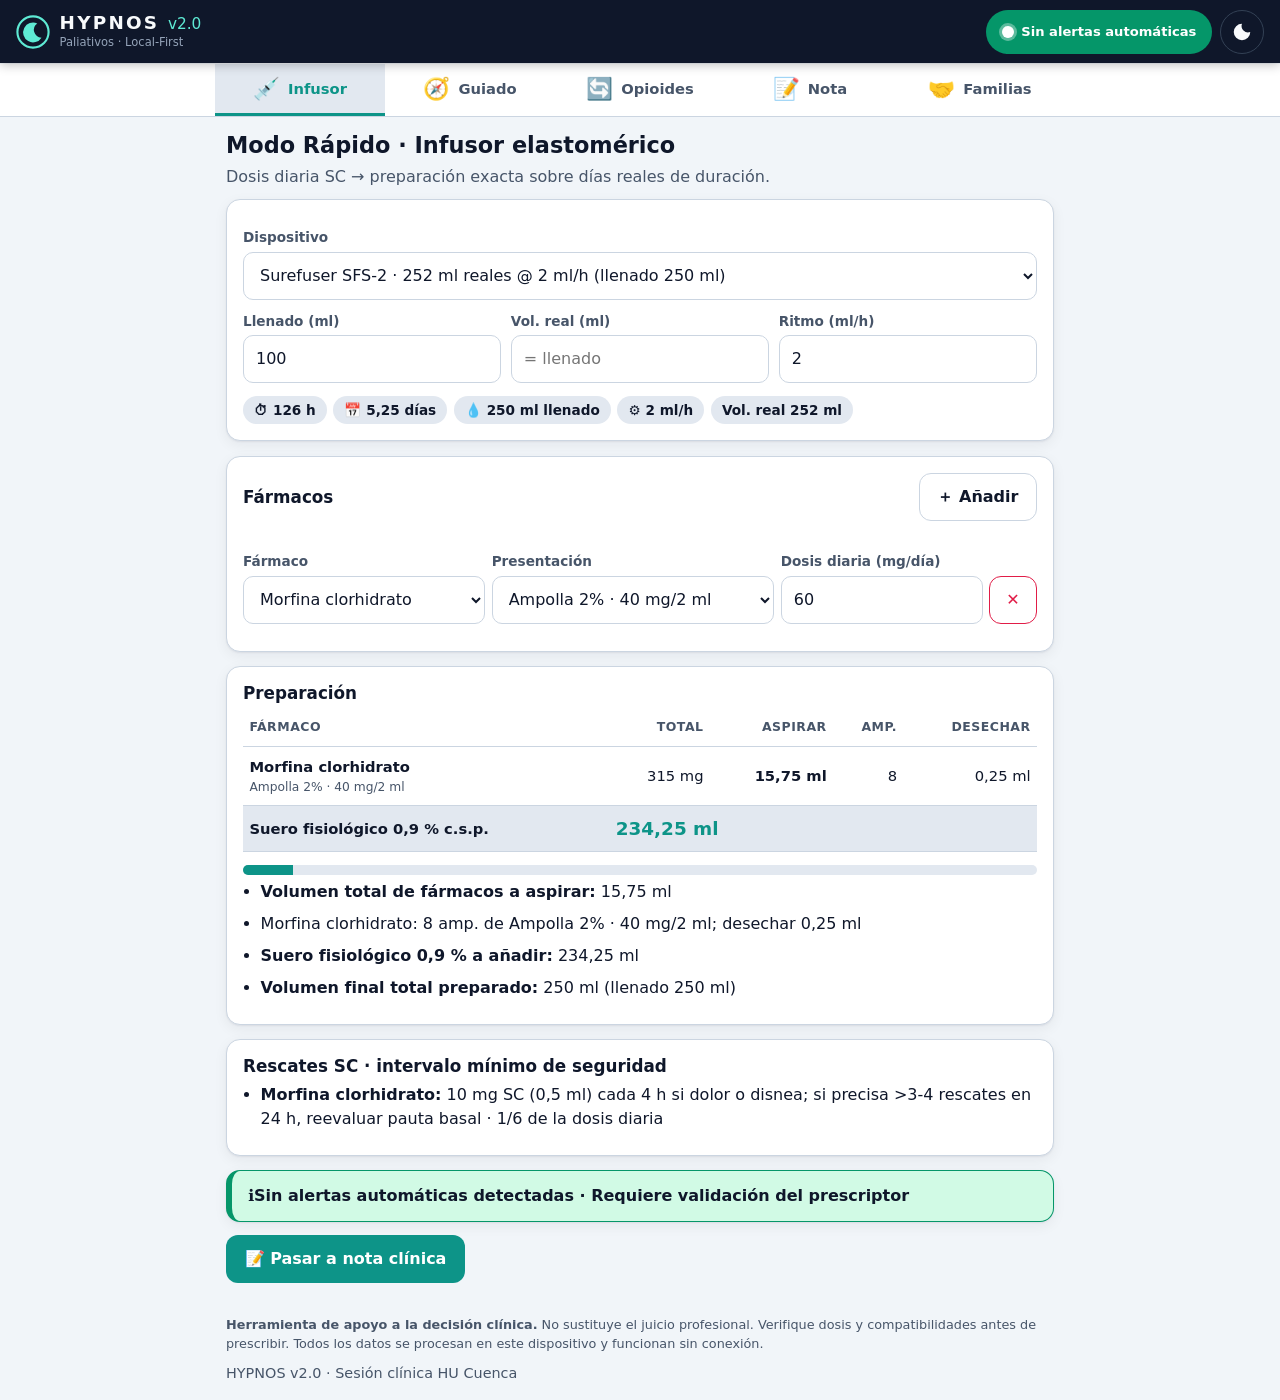
==== index.html @ 529b42c5 "HYPNOS v2.0: Modo Guiado SECPAL, Mambrino XXI y Turriano (SESCAM), PWA offline y soporte familias" ====
<!DOCTYPE html>
<html lang="es" data-theme="light">
<head>
  <meta charset="utf-8">
  <meta name="viewport" content="width=device-width, initial-scale=1, viewport-fit=cover">
  <title>HYPNOS v2.0 · Asistente clínico de Paliativos</title>
  <meta name="description" content="Asistente clínico Local-First para Cuidados Paliativos y Atención al Final de la Vida.">
  <meta name="theme-color" content="#0f172a">
  <link rel="manifest" href="manifest.json">
  <link rel="icon" href="icon.svg" type="image/svg+xml">
  <link rel="apple-touch-icon" href="icon.svg">
  <link rel="stylesheet" href="style.css">
</head>
<body>
  <a class="skip" href="#main">Saltar al contenido</a>

  <header class="topbar">
    <div class="brand">
      <svg class="logo" viewBox="0 0 48 48" aria-hidden="true"><circle cx="24" cy="24" r="22" fill="none" stroke="currentColor" stroke-width="3"/><path d="M30 12a14 14 0 1 0 6 20A11 11 0 0 1 30 12z" fill="currentColor"/></svg>
      <div>
        <h1>HYPNOS <small>v2.0</small></h1>
        <p class="tagline">Paliativos · Local-First</p>
      </div>
    </div>
    <div class="topbar-actions">
      <button id="semaforo-badge" class="semaforo verde" type="button" aria-expanded="false" aria-controls="semaforo-panel" aria-live="polite">
        <span class="dot" aria-hidden="true"></span>
        <span class="semaforo-label" id="semaforo-label">Sin alertas automáticas</span>
      </button>
      <button id="theme-toggle" class="icon-btn" type="button" aria-label="Cambiar a modo oscuro" title="Modo oscuro / claro">
        <svg viewBox="0 0 24 24" width="22" height="22" aria-hidden="true"><path id="theme-icon" fill="currentColor" d="M12 3a9 9 0 1 0 9 9 7 7 0 0 1-9-9z"/></svg>
      </button>
    </div>
  </header>

  <section id="semaforo-panel" class="semaforo-panel" hidden aria-label="Detalle del semáforo clínico de seguridad"></section>

  <nav class="tabs" role="tablist" aria-label="Módulos de HYPNOS">
    <button role="tab" id="tab-rapido" aria-controls="panel-rapido" aria-selected="true" data-tab="rapido"><span class="ico" aria-hidden="true">💉</span><span>Infusor</span></button>
    <button role="tab" id="tab-guiado" aria-controls="panel-guiado" aria-selected="false" tabindex="-1" data-tab="guiado"><span class="ico" aria-hidden="true">🧭</span><span>Guiado</span></button>
    <button role="tab" id="tab-opioides" aria-controls="panel-opioides" aria-selected="false" tabindex="-1" data-tab="opioides"><span class="ico" aria-hidden="true">🔄</span><span>Opioides</span></button>
    <button role="tab" id="tab-nota" aria-controls="panel-nota" aria-selected="false" tabindex="-1" data-tab="nota"><span class="ico" aria-hidden="true">📝</span><span>Nota</span></button>
    <button role="tab" id="tab-familias" aria-controls="panel-familias" aria-selected="false" tabindex="-1" data-tab="familias"><span class="ico" aria-hidden="true">🤝</span><span>Familias</span></button>
  </nav>

  <main id="main">
    <!-- TAB 1 · MODO RÁPIDO / INFUSOR -->
    <section id="panel-rapido" role="tabpanel" aria-labelledby="tab-rapido" class="panel">
      <h2>Modo Rápido · Infusor elastomérico</h2>
      <p class="lead">Dosis diaria SC → preparación exacta sobre días reales de duración.</p>

      <div class="card">
        <label for="infusor-select">Dispositivo</label>
        <select id="infusor-select"></select>
        <div id="custom-fields" class="grid3" hidden>
          <div><label for="c-llenado">Llenado (ml)</label><input id="c-llenado" type="number" inputmode="decimal" min="1" step="any" value="100"></div>
          <div><label for="c-real">Vol. real (ml)</label><input id="c-real" type="number" inputmode="decimal" min="1" step="any" placeholder="= llenado"></div>
          <div><label for="c-ritmo">Ritmo (ml/h)</label><input id="c-ritmo" type="number" inputmode="decimal" min="0.1" step="any" value="2"></div>
        </div>
        <div id="infusor-resumen" class="chips" aria-live="polite"></div>
      </div>

      <div class="card">
        <div class="card-head">
          <h3>Fármacos</h3>
          <button id="add-farmaco" class="btn ghost" type="button">＋ Añadir</button>
        </div>
        <div id="farmacos-list"></div>
      </div>

      <div id="resultado" aria-live="polite"></div>
    </section>

    <!-- TAB 2 · MODO GUIADO SECPAL -->
    <section id="panel-guiado" role="tabpanel" aria-labelledby="tab-guiado" class="panel" hidden>
      <h2>Modo Guiado SECPAL</h2>
      <p class="lead">5 preguntas para decidir a las 3 AM. Orientativo; requiere criterio clínico.</p>
      <div id="guiado"></div>
    </section>

    <!-- TAB 3 · CONVERSOR DE OPIOIDES -->
    <section id="panel-opioides" role="tabpanel" aria-labelledby="tab-opioides" class="panel" hidden>
      <h2>Conversor Oficial de Opioides</h2>
      <p class="lead">Equianalgesia según Anexo 6, Tabla 1 · Plan de Optimización, Ministerio de Sanidad 2024.</p>
      <div class="card">
        <label for="opioide-select">Opioide actual</label>
        <select id="opioide-select"></select>
        <div class="grid2">
          <div>
            <label for="opioide-dosis" id="opioide-dosis-label">Dosis</label>
            <input id="opioide-dosis" type="number" inputmode="decimal" min="0" step="any">
            <select id="opioide-parche" hidden aria-label="Dosis de parche"></select>
          </div>
          <div>
            <label for="opioide-reduccion">Reducción por tolerancia cruzada</label>
            <select id="opioide-reduccion">
              <option value="0">Ninguna (0 %)</option>
              <option value="0.25">25 %</option>
              <option value="0.33">33 %</option>
              <option value="0.5">50 %</option>
            </select>
          </div>
        </div>
      </div>
      <div id="opioide-resultado" aria-live="polite"></div>
    </section>

    <!-- TAB 4 · NOTA CLÍNICA -->
    <section id="panel-nota" role="tabpanel" aria-labelledby="tab-nota" class="panel" hidden>
      <h2>Nota clínica para Historia</h2>
      <p class="lead">Texto estructurado para pegar en Mambrino XXI (Hospital) o Turriano (Primaria / ESAD) del SESCAM. No incluya nombre completo del paciente.</p>
      <div class="card">
        <div class="grid2">
          <div><label for="n-sistema">Sistema</label>
            <select id="n-sistema"><option value="mambrino">Mambrino XXI (Hospital)</option><option value="turriano">Turriano (Primaria / ESAD)</option></select></div>
          <div><label for="n-ambito">Ámbito</label>
            <select id="n-ambito"><option>Urgencias</option><option>MFyC / Atención Primaria</option><option>ESAD / Domicilio</option><option>Planta hospitalaria</option></select></div>
        </div>
        <label for="n-paciente">Identificador (NHC / iniciales)</label>
        <input id="n-paciente" type="text" autocomplete="off" placeholder="p. ej. NHC 123456">
        <label for="n-contexto">Situación</label>
        <select id="n-contexto"><option value="agonia">Situación de agonía</option><option value="refractario">Síntomas refractarios</option><option value="control">Control sintomático en enfermedad avanzada</option></select>
        <label for="n-sintomas">Síntomas</label>
        <textarea id="n-sintomas" rows="2" placeholder="Dolor, disnea, estertores…"></textarea>
        <label for="n-previo">Tratamiento previo</label>
        <textarea id="n-previo" rows="2"></textarea>
        <label for="n-obs">Observaciones</label>
        <textarea id="n-obs" rows="2"></textarea>
        <label class="check"><input id="n-familia" type="checkbox"> Información a familia entregada</label>
        <label class="check"><input id="n-sedacion" type="checkbox"> Sedación paliativa: indicación y consentimiento documentados</label>
      </div>
      <div class="card">
        <div class="card-head"><h3>Vista previa</h3><span id="nota-estado" class="muted"></span></div>
        <textarea id="nota-texto" rows="16" class="mono" aria-label="Nota clínica generada"></textarea>
        <div class="btn-row">
          <button id="nota-copiar" class="btn primary" type="button">📋 Copiar al portapapeles</button>
          <button id="nota-regenerar" class="btn ghost" type="button">↻ Regenerar</button>
        </div>
      </div>
    </section>

    <!-- TAB 5 · FAMILIAS -->
    <section id="panel-familias" role="tabpanel" aria-labelledby="tab-familias" class="panel" hidden>
      <h2>Guía y apoyo a familias</h2>
      <p class="lead">Respuestas claras y cálidas a los miedos más frecuentes. Léalas o compártalas con la familia.</p>
      <div id="familias"></div>
      <h3 class="section-title">Guía de rescate subcutáneo</h3>
      <div class="card"><ol id="rescate-guia" class="steps"></ol>
        <p class="muted">Solo con pauta escrita por el equipo médico.</p></div>
    </section>
  </main>

  <footer class="footer">
    <p><strong>Herramienta de apoyo a la decisión clínica.</strong> No sustituye el juicio profesional. Verifique dosis y compatibilidades antes de prescribir. Todos los datos se procesan en este dispositivo y funcionan sin conexión.</p>
    <p class="muted">HYPNOS v2.0 · Sesión clínica HU Cuenca</p>
  </footer>

  <div id="toast" class="toast" role="status" aria-live="polite" hidden></div>

  <script src="engine.js"></script>
  <script src="app.js"></script>
</body>
</html>
---- style.css ----
/* HYPNOS v2.0 — estilos. Paleta: navy #0f172a · teal #0d9488 · gold #d97706 · rose #e11d48 */
:root {
  --navy: #0f172a; --teal: #0d9488; --gold: #d97706; --rose: #e11d48; --green: #059669;
  --bg: #f1f5f9; --card: #ffffff; --text: #0f172a; --muted: #475569; --border: #cbd5e1;
  --input: #ffffff; --accent: #0d9488; --accent-ink: #ffffff; --soft: #e2e8f0;
  --rojo-bg: #ffe4e6; --ambar-bg: #fef3c7; --verde-bg: #d1fae5;
  --shadow: 0 1px 2px rgba(15, 23, 42, .06), 0 4px 14px rgba(15, 23, 42, .06);
  --radius: 14px; --tap: 48px;
  color-scheme: light;
}
[data-theme="dark"] {
  --bg: #020617; --card: #0f172a; --text: #e2e8f0; --muted: #94a3b8; --border: #334155;
  --input: #1e293b; --accent: #2dd4bf; --accent-ink: #042f2e; --soft: #1e293b;
  --rojo-bg: #4c0519; --ambar-bg: #451a03; --verde-bg: #022c22;
  --shadow: 0 1px 2px rgba(0, 0, 0, .4);
  color-scheme: dark;
}

*, *::before, *::after { box-sizing: border-box; }
html { -webkit-text-size-adjust: 100%; }
body {
  margin: 0; background: var(--bg); color: var(--text);
  font: 16px/1.5 system-ui, -apple-system, "Segoe UI", Roboto, sans-serif;
  padding-bottom: calc(76px + env(safe-area-inset-bottom));
}
h1, h2, h3 { line-height: 1.2; margin: 0 0 .4rem; }
h2 { font-size: 1.4rem; }
h3 { font-size: 1.05rem; }
p { margin: 0 0 .6rem; }
small { color: var(--muted); }
.muted { color: var(--muted); font-size: .9rem; }
.mono { font-family: ui-monospace, SFMono-Regular, Menlo, Consolas, monospace; font-size: .88rem; }
.skip { position: absolute; left: -999px; top: 0; background: var(--gold); color: #fff; padding: .6rem 1rem; z-index: 100; }
.skip:focus { left: 0; }
:focus-visible { outline: 3px solid var(--gold); outline-offset: 2px; }

/* Cabecera */
.topbar {
  position: sticky; top: 0; z-index: 20; display: flex; align-items: center; justify-content: space-between; gap: .5rem;
  background: var(--navy); color: #f8fafc; padding: .6rem 1rem; padding-top: calc(.6rem + env(safe-area-inset-top));
  box-shadow: 0 2px 10px rgba(0, 0, 0, .25);
}
.brand { display: flex; align-items: center; gap: .6rem; min-width: 0; }
.logo { width: 34px; height: 34px; color: #5eead4; flex: none; }
.brand h1 { font-size: 1.15rem; letter-spacing: .12em; margin: 0; }
.brand h1 small { color: #5eead4; letter-spacing: 0; font-weight: 500; }
.tagline { margin: 0; font-size: .72rem; color: #94a3b8; }
.topbar-actions { display: flex; align-items: center; gap: .5rem; }
.icon-btn { width: 44px; height: 44px; border-radius: 50%; border: 1px solid #334155; background: transparent; color: #f8fafc; cursor: pointer; display: grid; place-items: center; }
.icon-btn:hover { background: #1e293b; }

/* Semáforo */
.semaforo {
  display: inline-flex; align-items: center; gap: .45rem; min-height: 44px; padding: .3rem .85rem; border-radius: 999px;
  border: 2px solid transparent; font: inherit; font-size: .82rem; font-weight: 700; cursor: pointer; color: #fff;
}
.semaforo .dot { width: 12px; height: 12px; border-radius: 50%; background: #fff; box-shadow: 0 0 0 3px rgba(255, 255, 255, .35); }
.semaforo.verde { background: var(--green); }
.semaforo.ambar { background: var(--gold); }
.semaforo.rojo { background: var(--rose); animation: pulso 1.6s infinite; }
@keyframes pulso { 50% { box-shadow: 0 0 0 6px rgba(225, 29, 72, .35); } }
.semaforo-panel { max-width: 860px; margin: .6rem auto 0; padding: 0 1rem; }
.semaforo-panel[hidden] { display: none; }

/* Pestañas: barra inferior en móvil, superior en escritorio */
.tabs {
  position: fixed; bottom: 0; left: 0; right: 0; z-index: 30; display: flex; background: var(--card);
  border-top: 1px solid var(--border); padding-bottom: env(safe-area-inset-bottom); box-shadow: 0 -4px 14px rgba(0, 0, 0, .08);
}
.tabs button {
  flex: 1; min-height: 62px; border: 0; background: transparent; color: var(--muted); font: inherit; font-size: .72rem; font-weight: 600;
  display: flex; flex-direction: column; align-items: center; justify-content: center; gap: 2px; cursor: pointer; border-top: 3px solid transparent;
}
.tabs .ico { font-size: 1.35rem; line-height: 1; }
.tabs button[aria-selected="true"] { color: var(--accent); border-top-color: var(--accent); background: var(--soft); }

/* Contenido */
main { max-width: 860px; margin: 0 auto; padding: 1rem; }
.panel[hidden] { display: none; }
.lead { color: var(--muted); }
.section-title { margin-top: 1.5rem; }
.card {
  background: var(--card); border: 1px solid var(--border); border-radius: var(--radius); padding: 1rem; margin: 0 0 .9rem; box-shadow: var(--shadow);
}
.card-head { display: flex; align-items: center; justify-content: space-between; gap: .5rem; margin-bottom: .5rem; }
.card-head h3 { margin: 0; }

label { display: block; font-size: .85rem; font-weight: 600; color: var(--muted); margin: .7rem 0 .25rem; }
input[type="number"], input[type="text"], select, textarea {
  width: 100%; min-height: var(--tap); padding: .6rem .75rem; font: inherit; font-size: 1rem; color: var(--text);
  background: var(--input); border: 1.5px solid var(--border); border-radius: 10px;
}
textarea { min-height: 0; resize: vertical; }
input:focus, select:focus, textarea:focus { border-color: var(--accent); outline: 2px solid var(--accent); outline-offset: 0; }
label.check, .opt.check { display: flex; align-items: center; gap: .7rem; min-height: var(--tap); font-size: 1rem; color: var(--text); font-weight: 500; cursor: pointer; }
input[type="checkbox"] { width: 24px; height: 24px; accent-color: var(--teal); flex: none; }
.grid2, .grid3 { display: grid; gap: .6rem; grid-template-columns: 1fr; }
.grid3 { grid-template-columns: repeat(3, 1fr); }

.fila { display: grid; gap: .4rem; padding: .7rem 0; border-top: 1px dashed var(--border); grid-template-columns: 1fr; position: relative; }
.fila:first-child { border-top: 0; }
.fila .btn.icon { justify-self: end; }

.chips { display: flex; flex-wrap: wrap; gap: .4rem; margin-top: .8rem; }
.chip { background: var(--soft); border-radius: 999px; padding: .25rem .7rem; font-size: .85rem; font-weight: 600; }

/* Botones */
.btn {
  min-height: var(--tap); padding: .6rem 1.1rem; border-radius: 12px; border: 1.5px solid transparent; font: inherit; font-weight: 700; cursor: pointer;
}
.btn.primary { background: var(--teal); color: #fff; }
.btn.primary:hover { filter: brightness(1.08); }
[data-theme="dark"] .btn.primary { background: var(--accent); color: var(--accent-ink); }
.btn.ghost { background: transparent; border-color: var(--border); color: var(--text); }
.btn.danger { background: transparent; border-color: var(--rose); color: var(--rose); }
.btn.icon { min-width: var(--tap); padding: .5rem; }
.btn-row { display: flex; flex-wrap: wrap; gap: .6rem; margin-top: .8rem; }

/* Tablas de resultado */
.tabla-wrap { overflow-x: auto; }
.tabla { width: 100%; border-collapse: collapse; font-size: .92rem; }
.tabla th, .tabla td { padding: .55rem .4rem; text-align: right; border-bottom: 1px solid var(--border); white-space: nowrap; }
.tabla thead th { color: var(--muted); font-size: .78rem; text-transform: uppercase; letter-spacing: .04em; }
.tabla th:first-child, .tabla td:first-child { text-align: left; white-space: normal; }
.tabla tbody th { font-weight: 700; }
.tabla th small { display: block; font-weight: 400; }
.tabla tr.suero { background: var(--soft); }
.tabla tr.suero td { text-align: left; font-size: 1.15rem; color: var(--accent); }
.meter { height: 10px; background: var(--soft); border-radius: 99px; overflow: hidden; margin: .8rem 0 .3rem; }
.meter span { display: block; height: 100%; background: var(--teal); }
.meter.over span { background: var(--rose); }

.lista { margin: 0; padding-left: 1.1rem; }
.lista li { margin-bottom: .5rem; }
.steps { padding-left: 1.3rem; }
.steps li { margin-bottom: .6rem; }

/* Estados / alertas */
.alert, .estado { border-radius: var(--radius); padding: .8rem 1rem; margin: 0 0 .7rem; border-left: 6px solid; }
.alert p, .estado p { margin: .3rem 0 0; font-size: .92rem; }
.alert.rojo, .estado.rojo { background: var(--rojo-bg); border-color: var(--rose); }
.alert.ambar, .estado.ambar { background: var(--ambar-bg); border-color: var(--gold); }
.alert.verde, .estado.verde { background: var(--verde-bg); border-color: var(--green); }
.estado { border: 1px solid; border-left-width: 6px; }

.kpis { display: grid; grid-template-columns: repeat(3, 1fr); gap: .5rem; margin: .5rem 0; }
.kpi { background: var(--soft); border-radius: 12px; padding: .6rem; text-align: center; }
.kpi span { display: block; font-size: .72rem; color: var(--muted); font-weight: 600; }
.kpi strong { display: block; font-size: 1.5rem; }
.kpi.destacado { background: var(--teal); color: #fff; }
.kpi.destacado span { color: #ccfbf1; }
[data-theme="dark"] .kpi.destacado { background: var(--accent); color: var(--accent-ink); }
[data-theme="dark"] .kpi.destacado span { color: #134e4a; }

/* Modo guiado */
.progreso { height: 8px; background: var(--soft); border-radius: 99px; overflow: hidden; }
.progreso span { display: block; height: 100%; background: var(--gold); transition: width .25s; }
.opts { display: grid; gap: .6rem; margin-top: .6rem; }
button.opt {
  text-align: left; min-height: 60px; padding: .8rem 1rem; border-radius: 12px; border: 1.5px solid var(--border); background: var(--input);
  color: var(--text); font: inherit; cursor: pointer;
}
button.opt small { display: block; margin-top: .15rem; }
button.opt:hover { border-color: var(--accent); }
button.opt.peligro { border-color: var(--rose); }
.opt.check { padding: 0 .5rem; border: 1.5px solid var(--border); border-radius: 12px; background: var(--input); }

/* Familias */
.acordeon summary { cursor: pointer; font-weight: 700; font-size: 1.05rem; min-height: 32px; }
.acordeon p { margin: .7rem 0 0; font-size: 1.02rem; line-height: 1.65; }

.footer { max-width: 860px; margin: 1rem auto; padding: 0 1rem; font-size: .8rem; color: var(--muted); }
.toast {
  position: fixed; left: 50%; bottom: calc(84px + env(safe-area-inset-bottom)); transform: translateX(-50%); z-index: 50;
  background: var(--navy); color: #fff; padding: .7rem 1.2rem; border-radius: 999px; font-weight: 600; box-shadow: var(--shadow); max-width: 92vw;
}
.toast[hidden] { display: none; }

@media (min-width: 720px) {
  body { padding-bottom: 0; }
  .grid2 { grid-template-columns: 1fr 1fr; }
  .fila { grid-template-columns: 1.2fr 1.4fr 1fr auto; align-items: end; }
  .tabs { position: sticky; top: 64px; bottom: auto; z-index: 15; justify-content: center; border-top: 0; border-bottom: 1px solid var(--border); box-shadow: none; padding: 0; }
  .tabs button { flex: 0 1 170px; flex-direction: row; gap: .5rem; font-size: .92rem; min-height: 52px; border-top: 0; border-bottom: 3px solid transparent; }
  .tabs button[aria-selected="true"] { border-bottom-color: var(--accent); }
  .toast { bottom: 24px; }
}
@media (max-width: 420px) {
  .semaforo-label { max-width: 8.5rem; line-height: 1.1; text-align: left; }
  .brand h1 { font-size: 1rem; }
  .tagline { display: none; }
  .kpi strong { font-size: 1.25rem; }
}
@media (prefers-reduced-motion: reduce) { * { animation: none !important; transition: none !important; } }
@media print { .tabs, .topbar-actions, .toast { display: none; } }
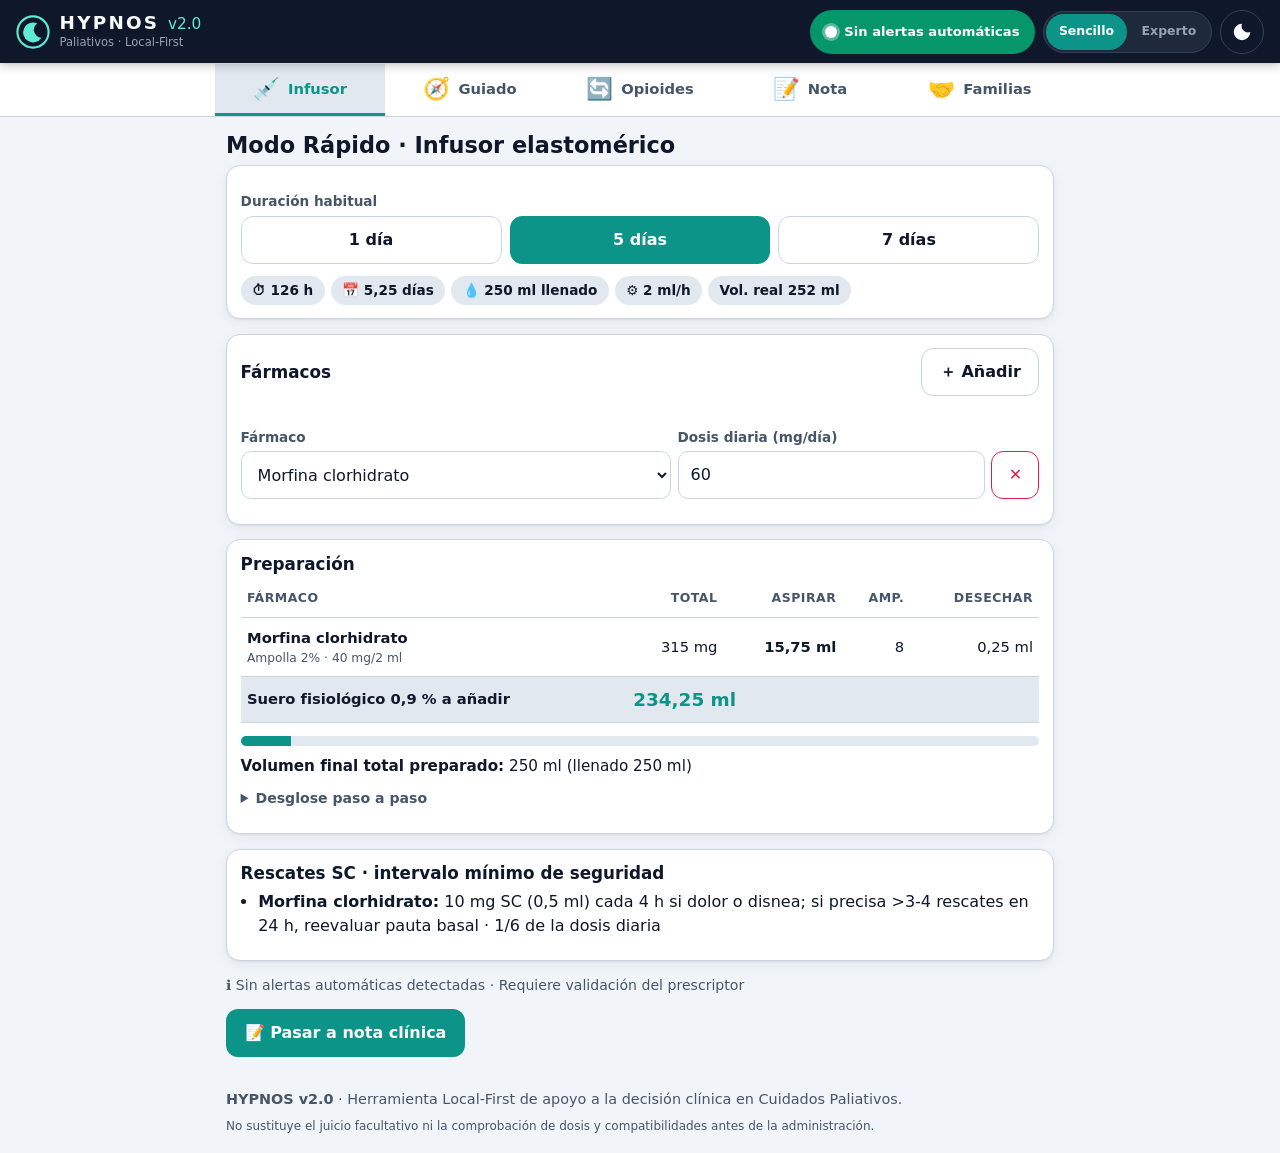
==== commit 6fdd70ef: "Actualizacion Hypnos v2.0: selector duracion 1/5/7 dias, modo sencillo/experto y mejoras UX" ====
--- a/index.html
+++ b/index.html
@@ -27,6 +27,10 @@
         <span class="dot" aria-hidden="true"></span>
         <span class="semaforo-label" id="semaforo-label">Sin alertas automáticas</span>
       </button>
+      <div class="mode-toggle" role="radiogroup" aria-label="Modo de interfaz">
+        <button type="button" id="btn-modo-sencillo" class="mode-btn active" role="radio" aria-checked="true" data-modo="sencillo" title="Modo directo: duración y dosis">Sencillo</button>
+        <button type="button" id="btn-modo-experto" class="mode-btn" role="radio" aria-checked="false" data-modo="experto" title="Modo avanzado: presentaciones y dispositivos">Experto</button>
+      </div>
       <button id="theme-toggle" class="icon-btn" type="button" aria-label="Cambiar a modo oscuro" title="Modo oscuro / claro">
         <svg viewBox="0 0 24 24" width="22" height="22" aria-hidden="true"><path id="theme-icon" fill="currentColor" d="M12 3a9 9 0 1 0 9 9 7 7 0 0 1-9-9z"/></svg>
       </button>
@@ -47,15 +51,24 @@
     <!-- TAB 1 · MODO RÁPIDO / INFUSOR -->
     <section id="panel-rapido" role="tabpanel" aria-labelledby="tab-rapido" class="panel">
       <h2>Modo Rápido · Infusor elastomérico</h2>
-      <p class="lead">Dosis diaria SC → preparación exacta sobre días reales de duración.</p>
 
       <div class="card">
-        <label for="infusor-select">Dispositivo</label>
-        <select id="infusor-select"></select>
-        <div id="custom-fields" class="grid3" hidden>
-          <div><label for="c-llenado">Llenado (ml)</label><input id="c-llenado" type="number" inputmode="decimal" min="1" step="any" value="100"></div>
-          <div><label for="c-real">Vol. real (ml)</label><input id="c-real" type="number" inputmode="decimal" min="1" step="any" placeholder="= llenado"></div>
-          <div><label for="c-ritmo">Ritmo (ml/h)</label><input id="c-ritmo" type="number" inputmode="decimal" min="0.1" step="any" value="2"></div>
+        <div class="duracion-wrap">
+          <label class="field-label">Duración habitual</label>
+          <div class="duracion-selector" role="radiogroup" aria-label="Duración del infusor">
+            <button type="button" class="dur-btn" role="radio" aria-checked="false" data-dias="1">1 día</button>
+            <button type="button" class="dur-btn active" role="radio" aria-checked="true" data-dias="5">5 días</button>
+            <button type="button" class="dur-btn" role="radio" aria-checked="false" data-dias="7">7 días</button>
+          </div>
+        </div>
+        <div id="device-advanced" class="device-advanced">
+          <label for="infusor-select" class="field-label">Dispositivo específico</label>
+          <select id="infusor-select"></select>
+          <div id="custom-fields" class="grid3" hidden>
+            <div><label for="c-llenado">Llenado (ml)</label><input id="c-llenado" type="number" inputmode="decimal" min="1" step="any" value="100"></div>
+            <div><label for="c-real">Vol. real (ml)</label><input id="c-real" type="number" inputmode="decimal" min="1" step="any" placeholder="= llenado"></div>
+            <div><label for="c-ritmo">Ritmo (ml/h)</label><input id="c-ritmo" type="number" inputmode="decimal" min="0.1" step="any" value="2"></div>
+          </div>
         </div>
         <div id="infusor-resumen" class="chips" aria-live="polite"></div>
       </div>
@@ -151,8 +164,8 @@
   </main>
 
   <footer class="footer">
-    <p><strong>Herramienta de apoyo a la decisión clínica.</strong> No sustituye el juicio profesional. Verifique dosis y compatibilidades antes de prescribir. Todos los datos se procesan en este dispositivo y funcionan sin conexión.</p>
-    <p class="muted">HYPNOS v2.0 · Sesión clínica HU Cuenca</p>
+    <p class="muted"><strong>HYPNOS v2.0</strong> · Herramienta Local-First de apoyo a la decisión clínica en Cuidados Paliativos.</p>
+    <p class="muted legal"><small>No sustituye el juicio facultativo ni la comprobación de dosis y compatibilidades antes de la administración.</small></p>
   </footer>
 
   <div id="toast" class="toast" role="status" aria-live="polite" hidden></div>
--- a/style.css
+++ b/style.css
@@ -49,6 +49,15 @@
 .icon-btn { width: 44px; height: 44px; border-radius: 50%; border: 1px solid #334155; background: transparent; color: #f8fafc; cursor: pointer; display: grid; place-items: center; }
 .icon-btn:hover { background: #1e293b; }
 
+/* Conmutador Sencillo / Experto */
+.mode-toggle { display: inline-flex; background: #1e293b; border: 1px solid #334155; border-radius: 999px; padding: 2px; gap: 2px; }
+.mode-btn {
+  border: 0; background: transparent; color: #94a3b8; font: inherit; font-size: .78rem; font-weight: 700;
+  min-height: 36px; padding: 0 .8rem; border-radius: 999px; cursor: pointer;
+}
+.mode-btn.active { background: var(--teal); color: #fff; }
+[data-theme="dark"] .mode-btn.active { background: var(--accent); color: var(--accent-ink); }
+
 /* Semáforo */
 .semaforo {
   display: inline-flex; align-items: center; gap: .45rem; min-height: 44px; padding: .3rem .85rem; border-radius: 999px;
@@ -100,6 +109,27 @@
 .fila { display: grid; gap: .4rem; padding: .7rem 0; border-top: 1px dashed var(--border); grid-template-columns: 1fr; position: relative; }
 .fila:first-child { border-top: 0; }
 .fila .btn.icon { justify-self: end; }
+
+/* Duración rápida del infusor */
+.duracion-wrap { margin-bottom: .2rem; }
+.duracion-selector { display: grid; grid-template-columns: repeat(3, 1fr); gap: .5rem; }
+.dur-btn {
+  min-height: var(--tap); border: 1.5px solid var(--border); border-radius: 12px; background: var(--input); color: var(--text);
+  font: inherit; font-weight: 700; cursor: pointer;
+}
+.dur-btn:hover { border-color: var(--accent); }
+.dur-btn.active { background: var(--teal); border-color: var(--teal); color: #fff; }
+[data-theme="dark"] .dur-btn.active { background: var(--accent); border-color: var(--accent); color: var(--accent-ink); }
+
+.device-advanced { margin-top: .8rem; padding-top: .6rem; border-top: 1px dashed var(--border); }
+.field-label { display: block; font-size: .85rem; font-weight: 600; color: var(--muted); margin: .7rem 0 .25rem; }
+
+/* Resultado simplificado */
+.resumen-vol { margin: .6rem 0 0; font-size: .95rem; }
+.detalles-secundarios { margin-top: .6rem; }
+.detalles-secundarios summary { cursor: pointer; font-weight: 600; font-size: .88rem; color: var(--muted); min-height: 32px; }
+.detalles-secundarios .lista { margin-top: .6rem; }
+.estado-discreto { margin: .6rem 0 0; font-size: .88rem; color: var(--muted); }
 
 .chips { display: flex; flex-wrap: wrap; gap: .4rem; margin-top: .8rem; }
 .chip { background: var(--soft); border-radius: 999px; padding: .25rem .7rem; font-size: .85rem; font-weight: 600; }
@@ -170,6 +200,9 @@
 .acordeon p { margin: .7rem 0 0; font-size: 1.02rem; line-height: 1.65; }
 
 .footer { max-width: 860px; margin: 1rem auto; padding: 0 1rem; font-size: .8rem; color: var(--muted); }
+.footer p { margin: 0 0 .3rem; }
+.footer .legal { margin-bottom: 0; }
+
 .toast {
   position: fixed; left: 50%; bottom: calc(84px + env(safe-area-inset-bottom)); transform: translateX(-50%); z-index: 50;
   background: var(--navy); color: #fff; padding: .7rem 1.2rem; border-radius: 999px; font-weight: 600; box-shadow: var(--shadow); max-width: 92vw;
@@ -191,5 +224,20 @@
   .tagline { display: none; }
   .kpi strong { font-size: 1.25rem; }
 }
+@media (max-width: 580px) {
+  .topbar { flex-wrap: wrap; row-gap: .4rem; }
+  .brand { flex: 1 1 auto; }
+  .topbar-actions { flex-wrap: wrap; justify-content: flex-end; }
+  body[data-modo="sencillo"] .fila { grid-template-columns: 1fr; }
+  body[data-modo="sencillo"] .fila .btn.icon { justify-self: end; }
+}
 @media (prefers-reduced-motion: reduce) { * { animation: none !important; transition: none !important; } }
 @media print { .tabs, .topbar-actions, .toast { display: none; } }
+
+/* Modo Sencillo: oculta ajustes avanzados y reduce densidad visual */
+body[data-modo="sencillo"] .device-advanced { display: none; }
+body[data-modo="sencillo"] .fila-pres { display: none; }
+body[data-modo="sencillo"] .card { padding: .85rem; }
+@media (min-width: 580px) {
+  body[data-modo="sencillo"] .fila { grid-template-columns: 1.4fr 1fr auto; align-items: end; }
+}
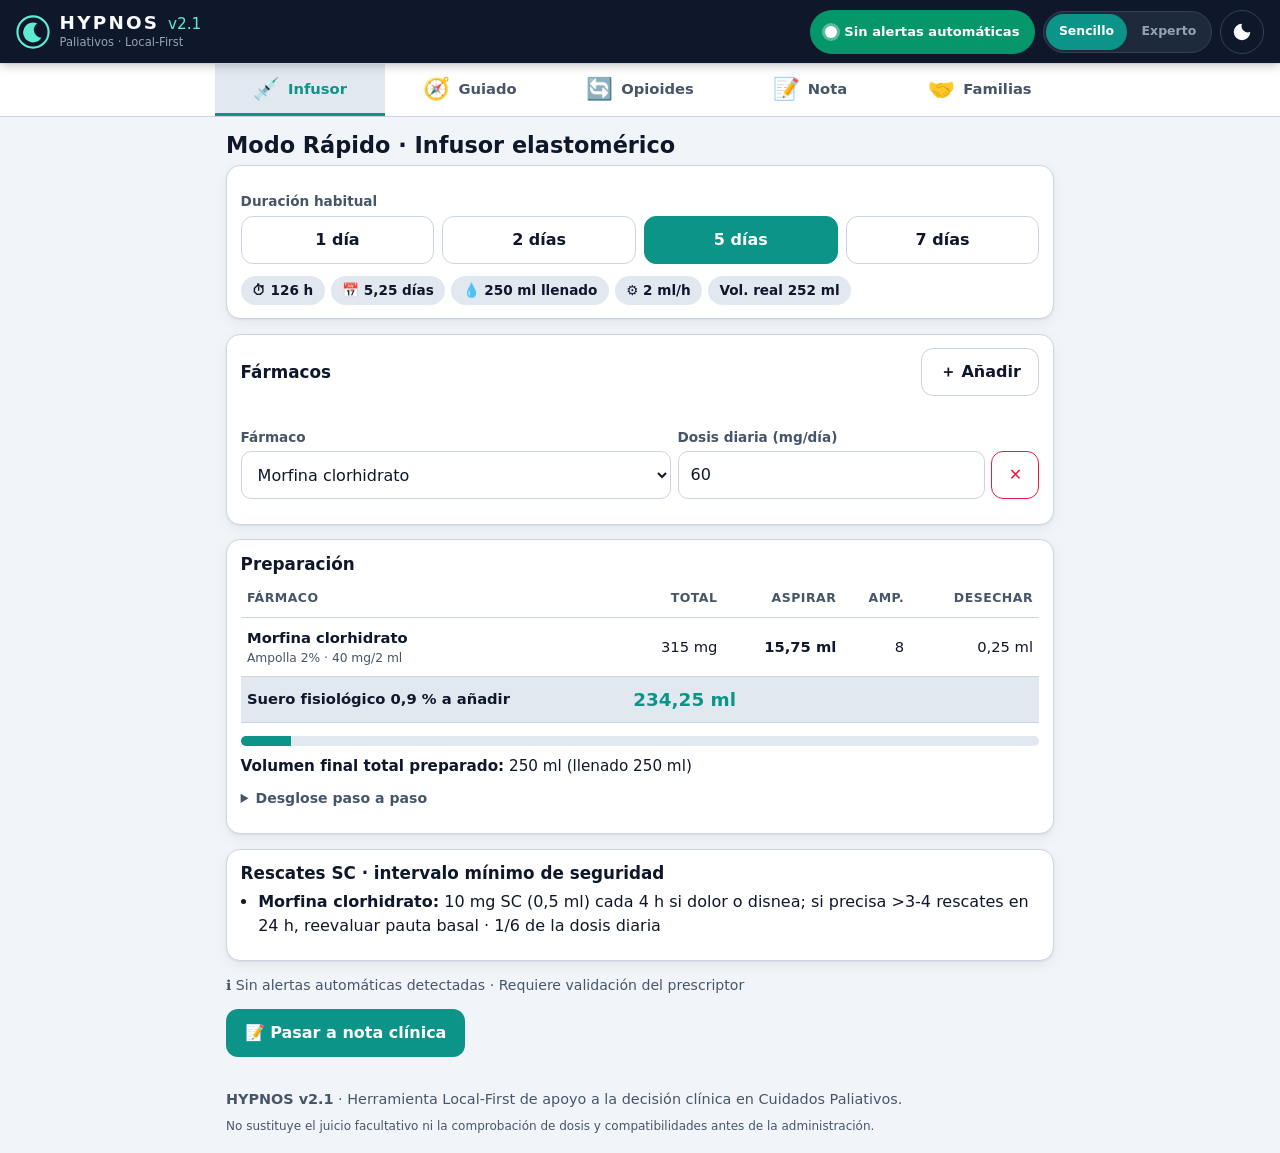
==== commit 3ff7a14b: "HYPNOS v2.1: infusor 2 dias, 3 guias PDF SECPAL para familias y semaforo unificado" ====
--- a/index.html
+++ b/index.html
@@ -3,7 +3,7 @@
 <head>
   <meta charset="utf-8">
   <meta name="viewport" content="width=device-width, initial-scale=1, viewport-fit=cover">
-  <title>HYPNOS v2.0 · Asistente clínico de Paliativos</title>
+  <title>HYPNOS v2.1 · Asistente clínico de Paliativos</title>
   <meta name="description" content="Asistente clínico Local-First para Cuidados Paliativos y Atención al Final de la Vida.">
   <meta name="theme-color" content="#0f172a">
   <link rel="manifest" href="manifest.json">
@@ -18,7 +18,7 @@
     <div class="brand">
       <svg class="logo" viewBox="0 0 48 48" aria-hidden="true"><circle cx="24" cy="24" r="22" fill="none" stroke="currentColor" stroke-width="3"/><path d="M30 12a14 14 0 1 0 6 20A11 11 0 0 1 30 12z" fill="currentColor"/></svg>
       <div>
-        <h1>HYPNOS <small>v2.0</small></h1>
+        <h1>HYPNOS <small>v2.1</small></h1>
         <p class="tagline">Paliativos · Local-First</p>
       </div>
     </div>
@@ -57,6 +57,7 @@
           <label class="field-label">Duración habitual</label>
           <div class="duracion-selector" role="radiogroup" aria-label="Duración del infusor">
             <button type="button" class="dur-btn" role="radio" aria-checked="false" data-dias="1">1 día</button>
+            <button type="button" class="dur-btn" role="radio" aria-checked="false" data-dias="2">2 días</button>
             <button type="button" class="dur-btn active" role="radio" aria-checked="true" data-dias="5">5 días</button>
             <button type="button" class="dur-btn" role="radio" aria-checked="false" data-dias="7">7 días</button>
           </div>
@@ -154,8 +155,18 @@
 
     <!-- TAB 5 · FAMILIAS -->
     <section id="panel-familias" role="tabpanel" aria-labelledby="tab-familias" class="panel" hidden>
+      <header id="familias-print-cabecera" class="print-cabecera print-only"></header>
       <h2>Guía y apoyo a familias</h2>
-      <p class="lead">Respuestas claras y cálidas a los miedos más frecuentes. Léalas o compártalas con la familia.</p>
+      <p class="lead">Guías imprimibles y respuestas claras y cálidas a los miedos más frecuentes. Léalas o compártalas con la familia.</p>
+
+      <section class="guias-familia" aria-labelledby="guias-titulo">
+        <h3 id="guias-titulo">📄 Guías para familias y cuidadores <span class="guias-sello">Recomendaciones SECPAL</span></h3>
+        <p class="muted">Para leer en pantalla o entregar en papel. Para descargar el PDF, elija «Guardar como PDF» como destino en el diálogo de impresión.</p>
+        <div id="guias-lista" class="guias-grid"></div>
+      </section>
+      <article id="guia-visor" class="card guia-visor" hidden tabindex="-1" aria-labelledby="guia-visor-titulo"></article>
+
+      <h3 class="section-title">Preguntas frecuentes</h3>
       <div id="familias"></div>
       <h3 class="section-title">Guía de rescate subcutáneo</h3>
       <div class="card"><ol id="rescate-guia" class="steps"></ol>
@@ -164,12 +175,15 @@
   </main>
 
   <footer class="footer">
-    <p class="muted"><strong>HYPNOS v2.0</strong> · Herramienta Local-First de apoyo a la decisión clínica en Cuidados Paliativos.</p>
+    <p class="muted"><strong>HYPNOS v2.1</strong> · Herramienta Local-First de apoyo a la decisión clínica en Cuidados Paliativos.</p>
     <p class="muted legal"><small>No sustituye el juicio facultativo ni la comprobación de dosis y compatibilidades antes de la administración.</small></p>
   </footer>
 
   <div id="toast" class="toast" role="status" aria-live="polite" hidden></div>
 
+  <!-- Documento de impresión / PDF de una guía para familias (solo visible al imprimir) -->
+  <div id="print-area" class="print-area"></div>
+
   <script src="engine.js"></script>
   <script src="app.js"></script>
 </body>
--- a/style.css
+++ b/style.css
@@ -1,4 +1,4 @@
-/* HYPNOS v2.0 — estilos. Paleta: navy #0f172a · teal #0d9488 · gold #d97706 · rose #e11d48 */
+/* HYPNOS v2.1 — estilos. Paleta: navy #0f172a · teal #0d9488 · gold #d97706 · rose #e11d48 */
 :root {
   --navy: #0f172a; --teal: #0d9488; --gold: #d97706; --rose: #e11d48; --green: #059669;
   --bg: #f1f5f9; --card: #ffffff; --text: #0f172a; --muted: #475569; --border: #cbd5e1;
@@ -105,6 +105,8 @@
 input[type="checkbox"] { width: 24px; height: 24px; accent-color: var(--teal); flex: none; }
 .grid2, .grid3 { display: grid; gap: .6rem; grid-template-columns: 1fr; }
 .grid3 { grid-template-columns: repeat(3, 1fr); }
+/* display:grid no debe anular el atributo hidden de HTML5 */
+#custom-fields[hidden], .grid3[hidden] { display: none !important; }
 
 .fila { display: grid; gap: .4rem; padding: .7rem 0; border-top: 1px dashed var(--border); grid-template-columns: 1fr; position: relative; }
 .fila:first-child { border-top: 0; }
@@ -112,7 +114,7 @@
 
 /* Duración rápida del infusor */
 .duracion-wrap { margin-bottom: .2rem; }
-.duracion-selector { display: grid; grid-template-columns: repeat(3, 1fr); gap: .5rem; }
+.duracion-selector { display: grid; grid-template-columns: repeat(4, 1fr); gap: .5rem; }
 .dur-btn {
   min-height: var(--tap); border: 1.5px solid var(--border); border-radius: 12px; background: var(--input); color: var(--text);
   font: inherit; font-weight: 700; cursor: pointer;
@@ -145,6 +147,7 @@
 .btn.danger { background: transparent; border-color: var(--rose); color: var(--rose); }
 .btn.icon { min-width: var(--tap); padding: .5rem; }
 .btn-row { display: flex; flex-wrap: wrap; gap: .6rem; margin-top: .8rem; }
+.btn[aria-disabled="true"] { opacity: .55; cursor: not-allowed; filter: none; }
 
 /* Tablas de resultado */
 .tabla-wrap { overflow-x: auto; }
@@ -199,6 +202,50 @@
 .acordeon summary { cursor: pointer; font-weight: 700; font-size: 1.05rem; min-height: 32px; }
 .acordeon p { margin: .7rem 0 0; font-size: 1.02rem; line-height: 1.65; }
 
+/* Guías imprimibles para familias */
+.guias-familia { margin: 1rem 0; }
+.guias-familia h3 { display: flex; flex-wrap: wrap; align-items: center; gap: .5rem; }
+.guias-sello {
+  display: inline-block; font-size: .72rem; font-weight: 700; letter-spacing: .03em; text-transform: uppercase;
+  background: var(--verde-bg); color: var(--green); border: 1px solid var(--green); border-radius: 999px; padding: .15rem .6rem;
+}
+[data-theme="dark"] .guias-sello { color: #6ee7b7; border-color: #047857; }
+.guias-grid { display: grid; gap: .8rem; grid-template-columns: 1fr; margin-top: .6rem; }
+.guia-card { display: flex; flex-direction: column; margin: 0; border-top: 4px solid var(--teal); }
+.guia-card h4 { font-size: 1rem; line-height: 1.3; margin: 0 0 .3rem; }
+.guia-card p { flex: 1; font-size: .88rem; color: var(--muted); }
+.guia-card .btn-row { flex-direction: column; gap: .4rem; margin-top: .4rem; }
+.guia-card .btn { width: 100%; font-size: .9rem; }
+
+.guia-visor { margin-top: 1rem; border-left: 6px solid var(--teal); scroll-margin-top: 140px; }
+.guia-visor[hidden] { display: none; }
+.guia-visor:focus { outline: none; }
+.guia-visor-head { display: flex; justify-content: space-between; align-items: flex-start; gap: .6rem; }
+.guia-visor-head h3 { margin: 0 0 .2rem; font-size: 1.15rem; }
+.guia-sub { color: var(--muted); font-style: italic; }
+.guia-intro { font-size: 1.02rem; line-height: 1.65; }
+.guia-seccion { margin-top: 1rem; }
+.guia-seccion h4 { font-size: 1rem; color: var(--accent); margin: 0 0 .35rem; }
+.guia-seccion p, .guia-items li { line-height: 1.6; }
+.guia-items { margin: .3rem 0 0; padding-left: 1.3rem; }
+.guia-items li { margin-bottom: .35rem; }
+.guia-destacado { background: var(--ambar-bg); border-left: 5px solid var(--gold); border-radius: 10px; padding: .6rem .8rem; font-weight: 600; }
+.guia-advertencias { margin-top: 1.1rem; background: var(--rojo-bg); border-left: 6px solid var(--rose); border-radius: var(--radius); padding: .8rem 1rem; }
+.guia-advertencias h4, .guia-telefonos h4 { margin: 0 0 .4rem; font-size: 1rem; }
+.guia-advertencias ul { margin: 0; padding-left: 1.1rem; }
+.guia-advertencias li { margin-bottom: .35rem; }
+.guia-telefonos { margin-top: .9rem; border: 2px solid var(--teal); border-radius: var(--radius); padding: .8rem 1rem; }
+.guia-telefonos ul { list-style: none; margin: 0; padding: 0; }
+.guia-telefonos li { display: flex; flex-wrap: wrap; align-items: baseline; gap: .4rem; margin-bottom: .55rem; }
+.guia-telefonos small { flex-basis: 100%; }
+.tel-num { font-size: 1.15rem; font-weight: 800; }
+.tel-hueco { flex: 1; min-width: 8rem; min-height: 1.3em; border-bottom: 1.5px dashed var(--muted); }
+.guia-fuente { margin-top: .9rem; font-size: .82rem; color: var(--muted); }
+.sr-only { position: absolute; width: 1px; height: 1px; margin: -1px; padding: 0; overflow: hidden; clip: rect(0 0 0 0); white-space: nowrap; border: 0; }
+
+/* Solo para impresión: ocultos en pantalla */
+.print-area, .print-only { display: none; }
+
 .footer { max-width: 860px; margin: 1rem auto; padding: 0 1rem; font-size: .8rem; color: var(--muted); }
 .footer p { margin: 0 0 .3rem; }
 .footer .legal { margin-bottom: 0; }
@@ -217,6 +264,7 @@
   .tabs button { flex: 0 1 170px; flex-direction: row; gap: .5rem; font-size: .92rem; min-height: 52px; border-top: 0; border-bottom: 3px solid transparent; }
   .tabs button[aria-selected="true"] { border-bottom-color: var(--accent); }
   .toast { bottom: 24px; }
+  .guias-grid { grid-template-columns: repeat(3, 1fr); }
 }
 @media (max-width: 420px) {
   .semaforo-label { max-width: 8.5rem; line-height: 1.1; text-align: left; }
@@ -232,7 +280,6 @@
   body[data-modo="sencillo"] .fila .btn.icon { justify-self: end; }
 }
 @media (prefers-reduced-motion: reduce) { * { animation: none !important; transition: none !important; } }
-@media print { .tabs, .topbar-actions, .toast { display: none; } }
 
 /* Modo Sencillo: oculta ajustes avanzados y reduce densidad visual */
 body[data-modo="sencillo"] .device-advanced { display: none; }
@@ -241,3 +288,53 @@
 @media (min-width: 580px) {
   body[data-modo="sencillo"] .fila { grid-template-columns: 1.4fr 1fr auto; align-items: end; }
 }
+
+/* ───────────── Impresión / PDF ───────────── */
+@media print {
+  @page { size: A4; margin: 16mm 15mm; }
+  :root, [data-theme="dark"] {
+    --bg: #fff; --card: #fff; --text: #000; --muted: #333; --border: #999; --input: #fff; --soft: #f1f5f9;
+    --accent: #0f766e; --rojo-bg: #fff; --ambar-bg: #fff; --verde-bg: #fff; --shadow: none; color-scheme: light;
+  }
+  html, body { background: #fff; color: #000; }
+  body { padding: 0; font-size: 11pt; }
+
+  /* Interfaz de pantalla: nunca se imprime */
+  .topbar, .tabs, .semaforo-panel, .footer, #toast, .skip, .btn, .btn-row { display: none !important; }
+  .dur-btn, .opt, .mode-toggle, .icon-btn, .check, main button, main input[type="checkbox"] { display: none !important; }
+
+  /* Impresión general: panel activo legible */
+  main { max-width: none; margin: 0; padding: 0; }
+  .card { box-shadow: none; border-color: #999; break-inside: avoid; }
+  h2, h3, h4 { break-after: avoid; }
+  p, li { orphans: 3; widows: 3; }
+  .print-only { display: block; }
+  .print-cabecera { border-bottom: 2pt solid #0f766e; padding-bottom: 4pt; margin-bottom: 10pt; }
+  .print-cabecera p { margin: 0; }
+  #nota-texto { display: none; }
+  #panel-nota > .card:first-of-type { display: none; }
+  .nota-print { margin: 0; white-space: pre-wrap; word-wrap: break-word; font: 10pt/1.45 ui-monospace, SFMono-Regular, Menlo, Consolas, monospace; }
+  .guia-visor { border-left-width: 1pt; }
+
+  /* Impresión de una guía para familias: solo el documento maquetado en #print-area */
+  body.imprimiendo-guia .topbar, body.imprimiendo-guia .tabs, body.imprimiendo-guia .semaforo-panel,
+  body.imprimiendo-guia #main, body.imprimiendo-guia .footer, body.imprimiendo-guia #toast { display: none !important; }
+  body.imprimiendo-guia #print-area { display: block; }
+
+  .print-area { font: 11.5pt/1.5 system-ui, -apple-system, "Segoe UI", Roboto, Arial, sans-serif; color: #000; background: #fff; }
+  .print-head { display: flex; justify-content: space-between; align-items: baseline; gap: 12pt; border-bottom: 2pt solid #0f766e; padding-bottom: 5pt; margin-bottom: 12pt; }
+  .print-inst { margin: 0; font-size: 9.5pt; font-weight: 700; letter-spacing: .02em; color: #0f766e; }
+  .print-fecha { margin: 0; font-size: 9.5pt; white-space: nowrap; color: #333; }
+  .print-area h1 { font-size: 17pt; line-height: 1.25; margin: 0 0 3pt; }
+  .print-area h2 { font-size: 12.5pt; color: #0f766e; margin: 0 0 4pt; break-after: avoid; }
+  .print-area .guia-sub { color: #333; margin-bottom: 8pt; }
+  .print-area .guia-intro { font-size: 11.5pt; }
+  .print-area .guia-seccion { margin-top: 10pt; break-inside: avoid; }
+  .print-area .guia-destacado { border: 0; border-left: 3pt solid #b45309; border-radius: 0; background: #fff; padding: 2pt 0 2pt 8pt; }
+  .print-area .guia-advertencias { margin-top: 12pt; border: 1.5pt solid #b91c1c; border-left-width: 4pt; border-radius: 6pt; background: #fff; break-inside: avoid; }
+  .print-area .guia-advertencias h2 { color: #b91c1c; }
+  .print-area .guia-telefonos { margin-top: 10pt; border: 1.5pt solid #0f766e; border-radius: 6pt; break-inside: avoid; }
+  .print-area .tel-hueco { border-bottom: 1pt dashed #000; min-height: 16pt; }
+  .print-area .guia-fuente, .print-area .print-pie { font-size: 9pt; color: #333; }
+  .print-area .print-pie { margin-top: 8pt; padding-top: 4pt; border-top: .75pt solid #999; }
+}
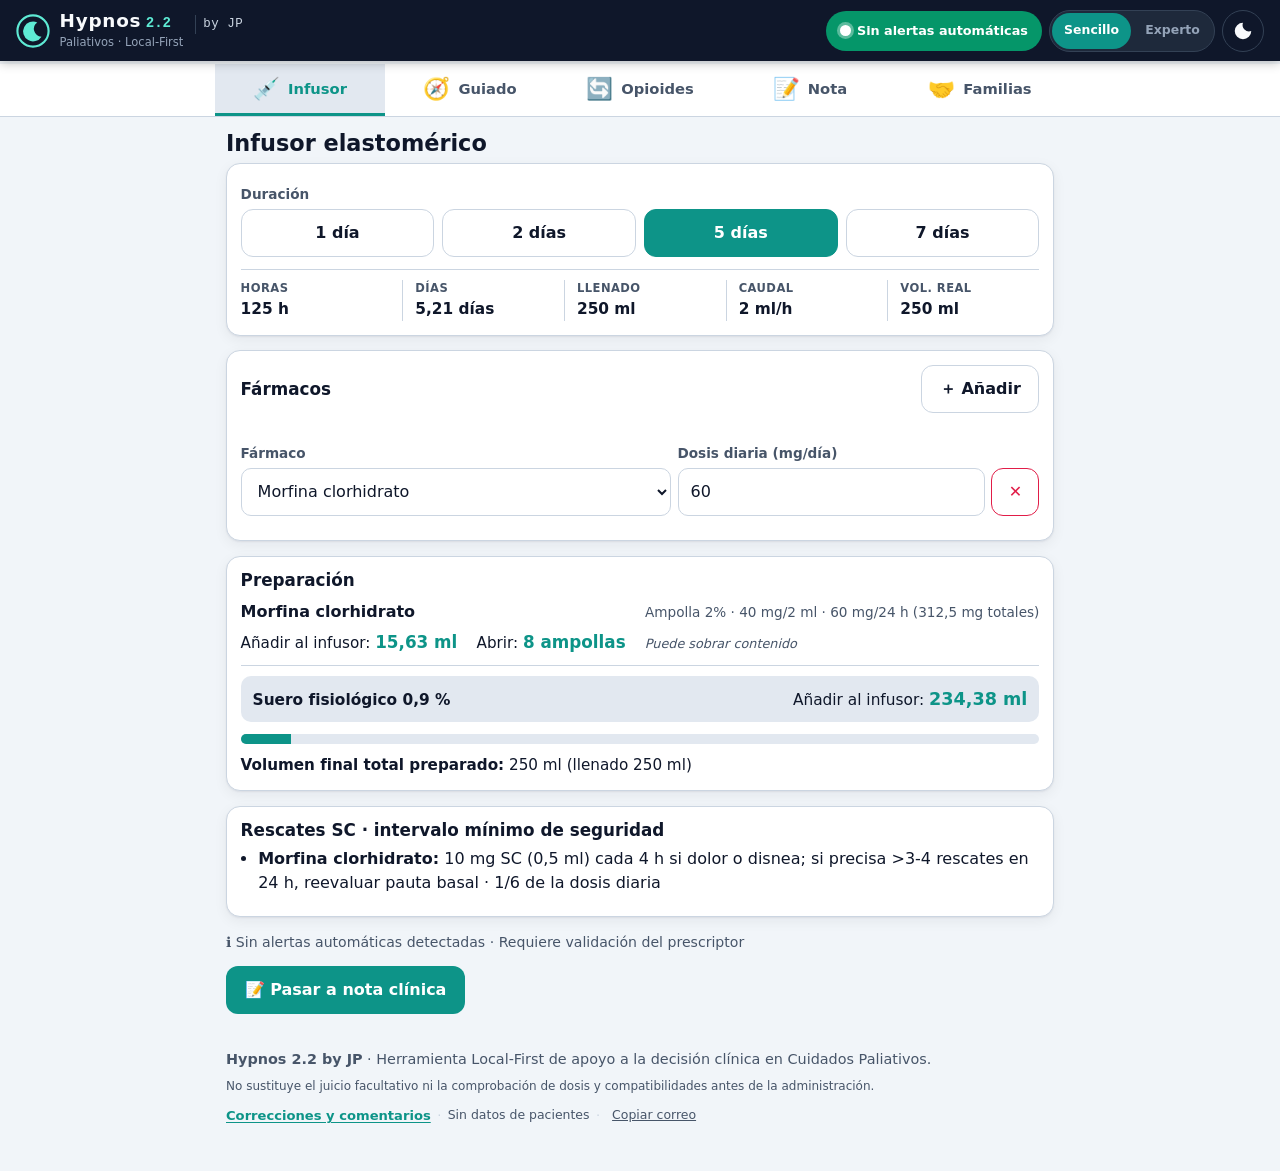
==== commit 55943ed1: "HYPNOS 2.2: Lote completo de correcciones HYP-001 a HYP-006 (fentanilo combinado, filtrado experto, " ====
--- a/index.html
+++ b/index.html
@@ -3,7 +3,7 @@
 <head>
   <meta charset="utf-8">
   <meta name="viewport" content="width=device-width, initial-scale=1, viewport-fit=cover">
-  <title>HYPNOS v2.1 · Asistente clínico de Paliativos</title>
+  <title>Hypnos 2.2 by JP · Asistente clínico de Paliativos</title>
   <meta name="description" content="Asistente clínico Local-First para Cuidados Paliativos y Atención al Final de la Vida.">
   <meta name="theme-color" content="#0f172a">
   <link rel="manifest" href="manifest.json">
@@ -17,8 +17,11 @@
   <header class="topbar">
     <div class="brand">
       <svg class="logo" viewBox="0 0 48 48" aria-hidden="true"><circle cx="24" cy="24" r="22" fill="none" stroke="currentColor" stroke-width="3"/><path d="M30 12a14 14 0 1 0 6 20A11 11 0 0 1 30 12z" fill="currentColor"/></svg>
-      <div>
-        <h1>HYPNOS <small>v2.1</small></h1>
+      <div class="brand-text">
+        <div class="brand-line">
+          <h1 class="brand-title"><span class="brand-name">Hypnos</span> <span id="app-version" class="brand-version">2.2</span></h1>
+          <span id="app-author" class="brand-author">by JP</span>
+        </div>
         <p class="tagline">Paliativos · Local-First</p>
       </div>
     </div>
@@ -39,7 +42,7 @@
 
   <section id="semaforo-panel" class="semaforo-panel" hidden aria-label="Detalle del semáforo clínico de seguridad"></section>
 
-  <nav class="tabs" role="tablist" aria-label="Módulos de HYPNOS">
+  <nav class="tabs" role="tablist" aria-label="Módulos de Hypnos">
     <button role="tab" id="tab-rapido" aria-controls="panel-rapido" aria-selected="true" data-tab="rapido"><span class="ico" aria-hidden="true">💉</span><span>Infusor</span></button>
     <button role="tab" id="tab-guiado" aria-controls="panel-guiado" aria-selected="false" tabindex="-1" data-tab="guiado"><span class="ico" aria-hidden="true">🧭</span><span>Guiado</span></button>
     <button role="tab" id="tab-opioides" aria-controls="panel-opioides" aria-selected="false" tabindex="-1" data-tab="opioides"><span class="ico" aria-hidden="true">🔄</span><span>Opioides</span></button>
@@ -48,30 +51,32 @@
   </nav>
 
   <main id="main">
-    <!-- TAB 1 · MODO RÁPIDO / INFUSOR -->
+    <!-- TAB 1 · INFUSOR -->
     <section id="panel-rapido" role="tabpanel" aria-labelledby="tab-rapido" class="panel">
-      <h2>Modo Rápido · Infusor elastomérico</h2>
+      <h2>Infusor elastomérico</h2>
 
       <div class="card">
         <div class="duracion-wrap">
-          <label class="field-label">Duración habitual</label>
+          <label class="field-label">Duración</label>
           <div class="duracion-selector" role="radiogroup" aria-label="Duración del infusor">
             <button type="button" class="dur-btn" role="radio" aria-checked="false" data-dias="1">1 día</button>
             <button type="button" class="dur-btn" role="radio" aria-checked="false" data-dias="2">2 días</button>
+            <button type="button" class="dur-btn experto-only" role="radio" aria-checked="false" data-dias="4">4 días</button>
             <button type="button" class="dur-btn active" role="radio" aria-checked="true" data-dias="5">5 días</button>
             <button type="button" class="dur-btn" role="radio" aria-checked="false" data-dias="7">7 días</button>
+            <button type="button" class="dur-btn experto-only" role="radio" aria-checked="false" data-dias="custom">Personalizado</button>
           </div>
         </div>
         <div id="device-advanced" class="device-advanced">
-          <label for="infusor-select" class="field-label">Dispositivo específico</label>
-          <select id="infusor-select"></select>
+          <div id="device-compat-wrap" aria-live="polite"></div>
+          <select id="infusor-select" hidden aria-label="Dispositivo compatible"></select>
           <div id="custom-fields" class="grid3" hidden>
             <div><label for="c-llenado">Llenado (ml)</label><input id="c-llenado" type="number" inputmode="decimal" min="1" step="any" value="100"></div>
-            <div><label for="c-real">Vol. real (ml)</label><input id="c-real" type="number" inputmode="decimal" min="1" step="any" placeholder="= llenado"></div>
-            <div><label for="c-ritmo">Ritmo (ml/h)</label><input id="c-ritmo" type="number" inputmode="decimal" min="0.1" step="any" value="2"></div>
+            <div><label for="c-real">Vol. real (ml)</label><input id="c-real" type="number" inputmode="decimal" min="1" step="any" value="100" readonly aria-readonly="true" title="Coincide con el volumen de llenado para garantizar coherencia entre concentración y duración"></div>
+            <div><label for="c-ritmo">Caudal (ml/h)</label><input id="c-ritmo" type="number" inputmode="decimal" min="0.1" step="any" value="2"></div>
           </div>
         </div>
-        <div id="infusor-resumen" class="chips" aria-live="polite"></div>
+        <dl id="infusor-resumen" class="resumen-ficha" aria-label="Parámetros técnicos del infusor" aria-live="polite"></dl>
       </div>
 
       <div class="card">
@@ -95,12 +100,22 @@
     <!-- TAB 3 · CONVERSOR DE OPIOIDES -->
     <section id="panel-opioides" role="tabpanel" aria-labelledby="tab-opioides" class="panel" hidden>
       <h2>Conversor Oficial de Opioides</h2>
-      <p class="lead">Equianalgesia según Anexo 6, Tabla 1 · Plan de Optimización, Ministerio de Sanidad 2024.</p>
+      <p class="lead">Equianalgesia según Anexo 6, Tabla 1 · Plan de Optimización, Ministerio de Sanidad 2024 y Fichas Técnicas AEMPS/CIMA.</p>
       <div class="card">
         <label for="opioide-select">Opioide actual</label>
         <select id="opioide-select"></select>
+
+        <div id="fentanilo-parches-wrap" class="parches-wrap">
+          <div class="parches-head">
+            <span class="field-label">Parches simultáneos (presentación y cantidad entera)</span>
+            <button id="add-parche-fentanilo" class="btn ghost btn-sm" type="button">＋ Añadir parche</button>
+          </div>
+          <div id="fentanilo-rows" class="parches-rows"></div>
+          <p id="fentanilo-desglose" class="parches-desglose" aria-live="polite"></p>
+        </div>
+
         <div class="grid2">
-          <div>
+          <div id="opioide-dosis-wrap">
             <label for="opioide-dosis" id="opioide-dosis-label">Dosis</label>
             <input id="opioide-dosis" type="number" inputmode="decimal" min="0" step="any">
             <select id="opioide-parche" hidden aria-label="Dosis de parche"></select>
@@ -121,34 +136,17 @@
 
     <!-- TAB 4 · NOTA CLÍNICA -->
     <section id="panel-nota" role="tabpanel" aria-labelledby="tab-nota" class="panel" hidden>
-      <h2>Nota clínica para Historia</h2>
-      <p class="lead">Texto estructurado para pegar en Mambrino XXI (Hospital) o Turriano (Primaria / ESAD) del SESCAM. No incluya nombre completo del paciente.</p>
+      <h2>Nota clínica</h2>
       <div class="card">
-        <div class="grid2">
-          <div><label for="n-sistema">Sistema</label>
-            <select id="n-sistema"><option value="mambrino">Mambrino XXI (Hospital)</option><option value="turriano">Turriano (Primaria / ESAD)</option></select></div>
-          <div><label for="n-ambito">Ámbito</label>
-            <select id="n-ambito"><option>Urgencias</option><option>MFyC / Atención Primaria</option><option>ESAD / Domicilio</option><option>Planta hospitalaria</option></select></div>
+        <div class="card-head">
+          <h3>Infusor actual</h3>
+          <span id="nota-estado" class="muted" aria-live="polite"></span>
         </div>
-        <label for="n-paciente">Identificador (NHC / iniciales)</label>
-        <input id="n-paciente" type="text" autocomplete="off" placeholder="p. ej. NHC 123456">
-        <label for="n-contexto">Situación</label>
-        <select id="n-contexto"><option value="agonia">Situación de agonía</option><option value="refractario">Síntomas refractarios</option><option value="control">Control sintomático en enfermedad avanzada</option></select>
-        <label for="n-sintomas">Síntomas</label>
-        <textarea id="n-sintomas" rows="2" placeholder="Dolor, disnea, estertores…"></textarea>
-        <label for="n-previo">Tratamiento previo</label>
-        <textarea id="n-previo" rows="2"></textarea>
-        <label for="n-obs">Observaciones</label>
-        <textarea id="n-obs" rows="2"></textarea>
-        <label class="check"><input id="n-familia" type="checkbox"> Información a familia entregada</label>
-        <label class="check"><input id="n-sedacion" type="checkbox"> Sedación paliativa: indicación y consentimiento documentados</label>
-      </div>
-      <div class="card">
-        <div class="card-head"><h3>Vista previa</h3><span id="nota-estado" class="muted"></span></div>
-        <textarea id="nota-texto" rows="16" class="mono" aria-label="Nota clínica generada"></textarea>
-        <div class="btn-row">
-          <button id="nota-copiar" class="btn primary" type="button">📋 Copiar al portapapeles</button>
-          <button id="nota-regenerar" class="btn ghost" type="button">↻ Regenerar</button>
+        <div id="nota-alertas" aria-live="polite"></div>
+        <textarea id="nota-texto" rows="18" class="mono" readonly aria-label="Resumen del infusor actual"></textarea>
+        <div class="btn-row align-center">
+          <button id="nota-copiar" class="btn primary" type="button">Copiar</button>
+          <span id="nota-copiado-msg" class="copiado-badge" role="status" aria-live="polite" hidden>Copiado</span>
         </div>
       </div>
     </section>
@@ -175,8 +173,15 @@
   </main>
 
   <footer class="footer">
-    <p class="muted"><strong>HYPNOS v2.1</strong> · Herramienta Local-First de apoyo a la decisión clínica en Cuidados Paliativos.</p>
+    <p class="muted"><strong>Hypnos <span id="footer-version">2.2</span> by JP</strong> · Herramienta Local-First de apoyo a la decisión clínica en Cuidados Paliativos.</p>
     <p class="muted legal"><small>No sustituye el juicio facultativo ni la comprobación de dosis y compatibilidades antes de la administración.</small></p>
+    <p class="footer-contact">
+      <a id="contacto-mailto" class="footer-link" href="mailto:jpccmedicine@gmail.com?subject=Hypnos%202.2%20-%20Correcciones%20y%20comentarios">Correcciones y comentarios</a>
+      <span class="footer-sep" aria-hidden="true">·</span>
+      <span class="footer-privacy-note">Sin datos de pacientes</span>
+      <span class="footer-sep" aria-hidden="true">·</span>
+      <button id="contacto-copiar" class="link-btn" type="button" title="Copiar dirección de correo">Copiar correo</button>
+    </p>
   </footer>
 
   <div id="toast" class="toast" role="status" aria-live="polite" hidden></div>
--- a/style.css
+++ b/style.css
@@ -1,4 +1,4 @@
-/* HYPNOS v2.1 — estilos. Paleta: navy #0f172a · teal #0d9488 · gold #d97706 · rose #e11d48 */
+/* HYPNOS 2.2 — estilos. Paleta: navy #0f172a · teal #0d9488 · gold #d97706 · rose #e11d48 */
 :root {
   --navy: #0f172a; --teal: #0d9488; --gold: #d97706; --rose: #e11d48; --green: #059669;
   --bg: #f1f5f9; --card: #ffffff; --text: #0f172a; --muted: #475569; --border: #cbd5e1;
@@ -21,7 +21,7 @@
 body {
   margin: 0; background: var(--bg); color: var(--text);
   font: 16px/1.5 system-ui, -apple-system, "Segoe UI", Roboto, sans-serif;
-  padding-bottom: calc(76px + env(safe-area-inset-bottom));
+  padding-bottom: calc(88px + env(safe-area-inset-bottom));
 }
 h1, h2, h3 { line-height: 1.2; margin: 0 0 .4rem; }
 h2 { font-size: 1.4rem; }
@@ -34,36 +34,51 @@
 .skip:focus { left: 0; }
 :focus-visible { outline: 3px solid var(--gold); outline-offset: 2px; }
 
-/* Cabecera */
+/* Cabecera (HYP-006: Hypnos [versión] by JP siempre visible y en posición horizontal estable) */
 .topbar {
   position: sticky; top: 0; z-index: 20; display: flex; align-items: center; justify-content: space-between; gap: .5rem;
   background: var(--navy); color: #f8fafc; padding: .6rem 1rem; padding-top: calc(.6rem + env(safe-area-inset-top));
   box-shadow: 0 2px 10px rgba(0, 0, 0, .25);
 }
-.brand { display: flex; align-items: center; gap: .6rem; min-width: 0; }
+.brand { display: flex; align-items: center; gap: .6rem; min-width: 0; flex-shrink: 0; }
 .logo { width: 34px; height: 34px; color: #5eead4; flex: none; }
-.brand h1 { font-size: 1.15rem; letter-spacing: .12em; margin: 0; }
-.brand h1 small { color: #5eead4; letter-spacing: 0; font-weight: 500; }
+.brand-text { display: flex; flex-direction: column; min-width: 0; }
+.brand-line { display: flex; align-items: baseline; gap: .45rem; white-space: nowrap; }
+.brand-title { font-size: 1.15rem; letter-spacing: .03em; margin: 0; font-weight: 800; color: #f8fafc; white-space: nowrap; display: inline-flex; align-items: baseline; gap: .28rem; }
+.brand-name { letter-spacing: .04em; }
+.brand-version {
+  display: inline-block;
+  min-width: 5ch;
+  text-align: left;
+  font-family: ui-monospace, SFMono-Regular, Menlo, Consolas, monospace;
+  font-variant-numeric: tabular-nums;
+  font-size: .88rem; font-weight: 600; letter-spacing: 0; color: #5eead4;
+}
+.brand-author {
+  font-family: ui-monospace, SFMono-Regular, Menlo, Consolas, monospace;
+  font-size: .78rem; font-weight: 500; letter-spacing: .04em; color: #cbd5e1;
+  border-left: 1px solid #334155; padding-left: .45rem; flex: none;
+}
 .tagline { margin: 0; font-size: .72rem; color: #94a3b8; }
-.topbar-actions { display: flex; align-items: center; gap: .5rem; }
-.icon-btn { width: 44px; height: 44px; border-radius: 50%; border: 1px solid #334155; background: transparent; color: #f8fafc; cursor: pointer; display: grid; place-items: center; }
+.topbar-actions { display: flex; align-items: center; gap: .45rem; }
+.icon-btn { width: 42px; height: 42px; border-radius: 50%; border: 1px solid #334155; background: transparent; color: #f8fafc; cursor: pointer; display: grid; place-items: center; }
 .icon-btn:hover { background: #1e293b; }
 
 /* Conmutador Sencillo / Experto */
 .mode-toggle { display: inline-flex; background: #1e293b; border: 1px solid #334155; border-radius: 999px; padding: 2px; gap: 2px; }
 .mode-btn {
   border: 0; background: transparent; color: #94a3b8; font: inherit; font-size: .78rem; font-weight: 700;
-  min-height: 36px; padding: 0 .8rem; border-radius: 999px; cursor: pointer;
+  min-height: 36px; padding: 0 .75rem; border-radius: 999px; cursor: pointer;
 }
 .mode-btn.active { background: var(--teal); color: #fff; }
 [data-theme="dark"] .mode-btn.active { background: var(--accent); color: var(--accent-ink); }
 
 /* Semáforo */
 .semaforo {
-  display: inline-flex; align-items: center; gap: .45rem; min-height: 44px; padding: .3rem .85rem; border-radius: 999px;
-  border: 2px solid transparent; font: inherit; font-size: .82rem; font-weight: 700; cursor: pointer; color: #fff;
-}
-.semaforo .dot { width: 12px; height: 12px; border-radius: 50%; background: #fff; box-shadow: 0 0 0 3px rgba(255, 255, 255, .35); }
+  display: inline-flex; align-items: center; gap: .4rem; min-height: 40px; padding: .25rem .75rem; border-radius: 999px;
+  border: 2px solid transparent; font: inherit; font-size: .8rem; font-weight: 700; cursor: pointer; color: #fff;
+}
+.semaforo .dot { width: 11px; height: 11px; border-radius: 50%; background: #fff; box-shadow: 0 0 0 3px rgba(255, 255, 255, .35); flex: none; }
 .semaforo.verde { background: var(--green); }
 .semaforo.ambar { background: var(--gold); }
 .semaforo.rojo { background: var(--rose); animation: pulso 1.6s infinite; }
@@ -106,35 +121,114 @@
 .grid2, .grid3 { display: grid; gap: .6rem; grid-template-columns: 1fr; }
 .grid3 { grid-template-columns: repeat(3, 1fr); }
 /* display:grid no debe anular el atributo hidden de HTML5 */
-#custom-fields[hidden], .grid3[hidden] { display: none !important; }
+#custom-fields[hidden], .grid3[hidden], [hidden] { display: none !important; }
 
 .fila { display: grid; gap: .4rem; padding: .7rem 0; border-top: 1px dashed var(--border); grid-template-columns: 1fr; position: relative; }
 .fila:first-child { border-top: 0; }
 .fila .btn.icon { justify-self: end; }
 
-/* Duración rápida del infusor */
+/* Duración del infusor */
 .duracion-wrap { margin-bottom: .2rem; }
 .duracion-selector { display: grid; grid-template-columns: repeat(4, 1fr); gap: .5rem; }
+body[data-modo="experto"] .duracion-selector { grid-template-columns: repeat(3, 1fr); }
 .dur-btn {
   min-height: var(--tap); border: 1.5px solid var(--border); border-radius: 12px; background: var(--input); color: var(--text);
-  font: inherit; font-weight: 700; cursor: pointer;
+  font: inherit; font-weight: 700; cursor: pointer; padding: .35rem .5rem;
 }
 .dur-btn:hover { border-color: var(--accent); }
 .dur-btn.active { background: var(--teal); border-color: var(--teal); color: #fff; }
 [data-theme="dark"] .dur-btn.active { background: var(--accent); border-color: var(--accent); color: var(--accent-ink); }
 
-.device-advanced { margin-top: .8rem; padding-top: .6rem; border-top: 1px dashed var(--border); }
-.field-label { display: block; font-size: .85rem; font-weight: 600; color: var(--muted); margin: .7rem 0 .25rem; }
-
-/* Resultado simplificado */
+/* HYP-002: Dispositivos compatibles filtrados en modo Experto */
+.device-advanced { margin-top: .75rem; padding-top: .65rem; border-top: 1px dashed var(--border); }
+.field-label { display: block; font-size: .85rem; font-weight: 600; color: var(--muted); margin: .4rem 0 .25rem; }
+.compat-unico {
+  font-size: .92rem; padding: .45rem 0; color: var(--text);
+  display: flex; flex-wrap: wrap; align-items: baseline; gap: .35rem .55rem;
+}
+.compat-tag {
+  font-size: .74rem; font-weight: 700; text-transform: uppercase; letter-spacing: .04em; color: var(--accent);
+}
+.compat-params { color: var(--muted); font-size: .88rem; }
+.compat-opciones { display: grid; gap: .5rem; grid-template-columns: 1fr; margin-top: .3rem; }
+.compat-card {
+  display: flex; flex-direction: column; align-items: flex-start; gap: .15rem;
+  min-height: var(--tap); padding: .55rem .8rem; border: 1.5px solid var(--border); border-radius: 10px;
+  background: var(--input); color: var(--text); font: inherit; text-align: left; cursor: pointer;
+}
+.compat-card:hover { border-color: var(--accent); }
+.compat-card.active {
+  border-color: var(--teal); background: var(--soft); box-shadow: inset 3px 0 0 var(--teal);
+}
+[data-theme="dark"] .compat-card.active { border-color: var(--accent); box-shadow: inset 3px 0 0 var(--accent); }
+.compat-card strong { font-size: .92rem; }
+.compat-card span { font-size: .84rem; color: var(--muted); font-weight: 600; }
+.compat-empty {
+  padding: .6rem .8rem; border-radius: 10px; background: var(--rojo-bg); border-left: 4px solid var(--rose);
+  font-size: .9rem; color: var(--text);
+}
+.compat-nota { margin: .45rem 0 0; font-size: .78rem; color: var(--muted); }
+
+/* HYP-003: Resumen informativo estático sin apariencia de botones ni campos */
+.resumen-ficha {
+  display: grid; grid-template-columns: repeat(2, minmax(0, 1fr)); gap: .5rem .9rem;
+  margin: .75rem 0 0; padding: .65rem 0 0; border-top: 1px solid var(--border);
+  cursor: text; user-select: text; -webkit-user-select: text;
+}
+.ficha-item {
+  display: flex; flex-direction: column; gap: .05rem; min-width: 0;
+  padding: 0; margin: 0; background: transparent; border: 0; border-radius: 0; box-shadow: none;
+}
+.ficha-item dt {
+  font-size: .72rem; font-weight: 600; text-transform: uppercase; letter-spacing: .04em; color: var(--muted); margin: 0;
+}
+.ficha-item dd {
+  margin: 0; font-size: .96rem; font-weight: 700; color: var(--text); font-variant-numeric: tabular-nums;
+}
+
+/* HYP-004: Preparación sencilla */
+.prep-sencilla { list-style: none; margin: 0; padding: 0; }
+.prep-item {
+  padding: .65rem 0; border-bottom: 1px solid var(--border);
+  display: flex; flex-direction: column; gap: .35rem;
+}
+.prep-item:first-child { padding-top: .2rem; }
+.prep-head { display: flex; flex-wrap: wrap; align-items: baseline; justify-content: space-between; gap: .25rem .6rem; }
+.prep-head strong { font-size: 1rem; color: var(--text); }
+.prep-pres { font-size: .85rem; color: var(--muted); }
+.prep-acciones { display: flex; flex-wrap: wrap; gap: .45rem 1.2rem; align-items: baseline; }
+.prep-dato { font-size: .95rem; color: var(--text); }
+.prep-dato strong { font-size: 1.05rem; color: var(--accent); font-variant-numeric: tabular-nums; }
+.prep-sobrante { font-size: .8rem; color: var(--muted); font-style: italic; }
+.prep-suero {
+  margin-top: .6rem; padding: .6rem .75rem; background: var(--soft); border-radius: 10px;
+  display: flex; flex-wrap: wrap; justify-content: space-between; align-items: baseline; gap: .4rem;
+  font-size: .96rem;
+}
+.prep-suero strong.vol-suero { font-size: 1.1rem; color: var(--accent); }
+
+/* HYP-001: Combinación de parches de fentanilo */
+.parches-wrap { margin-top: .65rem; padding-top: .55rem; border-top: 1px dashed var(--border); }
+.parches-head { display: flex; flex-wrap: wrap; align-items: center; justify-content: space-between; gap: .5rem; margin-bottom: .4rem; }
+.parches-head .field-label { margin: 0; }
+.btn-sm { min-height: 38px; padding: .35rem .8rem; font-size: .85rem; }
+.parche-fila {
+  display: grid; grid-template-columns: 1fr 110px auto; gap: .5rem; align-items: end;
+  padding: .45rem 0; border-top: 1px dashed var(--border);
+}
+.parche-fila:first-child { border-top: 0; padding-top: 0; }
+.parche-fila label { margin-top: 0; font-size: .78rem; }
+.parches-desglose {
+  margin: .5rem 0 .2rem; padding: .45rem .65rem; border-left: 3px solid var(--teal);
+  background: var(--soft); border-radius: 6px; font-size: .9rem; font-weight: 600;
+}
+
+/* Resultado */
 .resumen-vol { margin: .6rem 0 0; font-size: .95rem; }
 .detalles-secundarios { margin-top: .6rem; }
 .detalles-secundarios summary { cursor: pointer; font-weight: 600; font-size: .88rem; color: var(--muted); min-height: 32px; }
 .detalles-secundarios .lista { margin-top: .6rem; }
 .estado-discreto { margin: .6rem 0 0; font-size: .88rem; color: var(--muted); }
-
-.chips { display: flex; flex-wrap: wrap; gap: .4rem; margin-top: .8rem; }
-.chip { background: var(--soft); border-radius: 999px; padding: .25rem .7rem; font-size: .85rem; font-weight: 600; }
 
 /* Botones */
 .btn {
@@ -147,9 +241,15 @@
 .btn.danger { background: transparent; border-color: var(--rose); color: var(--rose); }
 .btn.icon { min-width: var(--tap); padding: .5rem; }
 .btn-row { display: flex; flex-wrap: wrap; gap: .6rem; margin-top: .8rem; }
-.btn[aria-disabled="true"] { opacity: .55; cursor: not-allowed; filter: none; }
-
-/* Tablas de resultado */
+.btn-row.align-center { align-items: center; }
+.btn[aria-disabled="true"], .btn:disabled { opacity: .55; cursor: not-allowed; filter: none; }
+
+.copiado-badge {
+  display: inline-flex; align-items: center; font-size: .88rem; font-weight: 700;
+  color: var(--green); padding: .25rem .6rem; border-radius: 6px; background: var(--verde-bg);
+}
+
+/* Tablas de resultado (Modo Experto) */
 .tabla-wrap { overflow-x: auto; }
 .tabla { width: 100%; border-collapse: collapse; font-size: .92rem; }
 .tabla th, .tabla td { padding: .55rem .4rem; text-align: right; border-bottom: 1px solid var(--border); white-space: nowrap; }
@@ -180,10 +280,11 @@
 .kpi { background: var(--soft); border-radius: 12px; padding: .6rem; text-align: center; }
 .kpi span { display: block; font-size: .72rem; color: var(--muted); font-weight: 600; }
 .kpi strong { display: block; font-size: 1.5rem; }
+.kpi small { display: block; color: var(--muted); }
 .kpi.destacado { background: var(--teal); color: #fff; }
-.kpi.destacado span { color: #ccfbf1; }
+.kpi.destacado span, .kpi.destacado small { color: #ccfbf1; }
 [data-theme="dark"] .kpi.destacado { background: var(--accent); color: var(--accent-ink); }
-[data-theme="dark"] .kpi.destacado span { color: #134e4a; }
+[data-theme="dark"] .kpi.destacado span, [data-theme="dark"] .kpi.destacado small { color: #134e4a; }
 
 /* Modo guiado */
 .progreso { height: 8px; background: var(--soft); border-radius: 99px; overflow: hidden; }
@@ -230,7 +331,7 @@
 .guia-items { margin: .3rem 0 0; padding-left: 1.3rem; }
 .guia-items li { margin-bottom: .35rem; }
 .guia-destacado { background: var(--ambar-bg); border-left: 5px solid var(--gold); border-radius: 10px; padding: .6rem .8rem; font-weight: 600; }
-.guia-advertencias { margin-top: 1.1rem; background: var(--rojo-bg); border-left: 6px solid var(--rose); border-radius: var(--radius); padding: .8rem 1rem; }
+.guia-advertencias { margin-top: 1.1rem; background: var(--rojo-bg); border-left: 6px solid var(--rose); border-radius: 10px; padding: .8rem 1rem; }
 .guia-advertencias h4, .guia-telefonos h4 { margin: 0 0 .4rem; font-size: 1rem; }
 .guia-advertencias ul { margin: 0; padding-left: 1.1rem; }
 .guia-advertencias li { margin-bottom: .35rem; }
@@ -246,9 +347,20 @@
 /* Solo para impresión: ocultos en pantalla */
 .print-area, .print-only { display: none; }
 
-.footer { max-width: 860px; margin: 1rem auto; padding: 0 1rem; font-size: .8rem; color: var(--muted); }
+/* Pie y contacto (HYP-006) */
+.footer { max-width: 860px; margin: 1.2rem auto; padding: 0 1rem 1.2rem; font-size: .8rem; color: var(--muted); }
 .footer p { margin: 0 0 .3rem; }
-.footer .legal { margin-bottom: 0; }
+.footer .legal { margin-bottom: .45rem; }
+.footer-contact { display: flex; flex-wrap: wrap; align-items: center; gap: .4rem; margin-top: .35rem; font-size: .82rem; }
+.footer-link { color: var(--accent); font-weight: 600; text-decoration: underline; text-underline-offset: 2px; }
+.footer-link:hover { filter: brightness(1.1); }
+.footer-privacy-note { color: var(--muted); font-size: .78rem; }
+.footer-sep { color: var(--border); }
+.link-btn {
+  background: transparent; border: 0; padding: .15rem .35rem; font: inherit; font-size: .78rem;
+  color: var(--muted); text-decoration: underline; cursor: pointer; border-radius: 4px;
+}
+.link-btn:hover { color: var(--text); }
 
 .toast {
   position: fixed; left: 50%; bottom: calc(84px + env(safe-area-inset-bottom)); transform: translateX(-50%); z-index: 50;
@@ -259,20 +371,32 @@
 @media (min-width: 720px) {
   body { padding-bottom: 0; }
   .grid2 { grid-template-columns: 1fr 1fr; }
+  .compat-opciones { grid-template-columns: 1fr 1fr; }
+  .resumen-ficha { grid-template-columns: repeat(5, minmax(0, 1fr)); gap: .6rem; }
+  .ficha-item { border-left: 1px solid var(--border); padding-left: .75rem; }
+  .ficha-item:first-child { border-left: 0; padding-left: 0; }
   .fila { grid-template-columns: 1.2fr 1.4fr 1fr auto; align-items: end; }
+  body[data-modo="experto"] .duracion-selector { grid-template-columns: repeat(6, 1fr); }
   .tabs { position: sticky; top: 64px; bottom: auto; z-index: 15; justify-content: center; border-top: 0; border-bottom: 1px solid var(--border); box-shadow: none; padding: 0; }
   .tabs button { flex: 0 1 170px; flex-direction: row; gap: .5rem; font-size: .92rem; min-height: 52px; border-top: 0; border-bottom: 3px solid transparent; }
   .tabs button[aria-selected="true"] { border-bottom-color: var(--accent); }
   .toast { bottom: 24px; }
   .guias-grid { grid-template-columns: repeat(3, 1fr); }
 }
-@media (max-width: 420px) {
-  .semaforo-label { max-width: 8.5rem; line-height: 1.1; text-align: left; }
-  .brand h1 { font-size: 1rem; }
+@media (max-width: 480px) {
+  .topbar { flex-wrap: wrap; row-gap: .35rem; padding: .5rem .8rem; }
+  .brand { flex: 1 1 auto; }
+  .topbar-actions { flex: 1 1 100%; justify-content: space-between; gap: .35rem; }
+  .semaforo { min-height: 36px; padding: .2rem .65rem; font-size: .76rem; }
+  .mode-btn { min-height: 32px; padding: 0 .65rem; font-size: .75rem; }
+  .icon-btn { width: 36px; height: 36px; }
   .tagline { display: none; }
   .kpi strong { font-size: 1.25rem; }
-}
-@media (max-width: 580px) {
+  .parche-fila { grid-template-columns: 1fr 90px auto; }
+  body[data-modo="sencillo"] .fila { grid-template-columns: 1fr; }
+  body[data-modo="sencillo"] .fila .btn.icon { justify-self: end; }
+}
+@media (min-width: 481px) and (max-width: 580px) {
   .topbar { flex-wrap: wrap; row-gap: .4rem; }
   .brand { flex: 1 1 auto; }
   .topbar-actions { flex-wrap: wrap; justify-content: flex-end; }
@@ -283,6 +407,7 @@
 
 /* Modo Sencillo: oculta ajustes avanzados y reduce densidad visual */
 body[data-modo="sencillo"] .device-advanced { display: none; }
+body[data-modo="sencillo"] .experto-only { display: none; }
 body[data-modo="sencillo"] .fila-pres { display: none; }
 body[data-modo="sencillo"] .card { padding: .85rem; }
 @media (min-width: 580px) {
@@ -312,7 +437,6 @@
   .print-cabecera { border-bottom: 2pt solid #0f766e; padding-bottom: 4pt; margin-bottom: 10pt; }
   .print-cabecera p { margin: 0; }
   #nota-texto { display: none; }
-  #panel-nota > .card:first-of-type { display: none; }
   .nota-print { margin: 0; white-space: pre-wrap; word-wrap: break-word; font: 10pt/1.45 ui-monospace, SFMono-Regular, Menlo, Consolas, monospace; }
   .guia-visor { border-left-width: 1pt; }
 
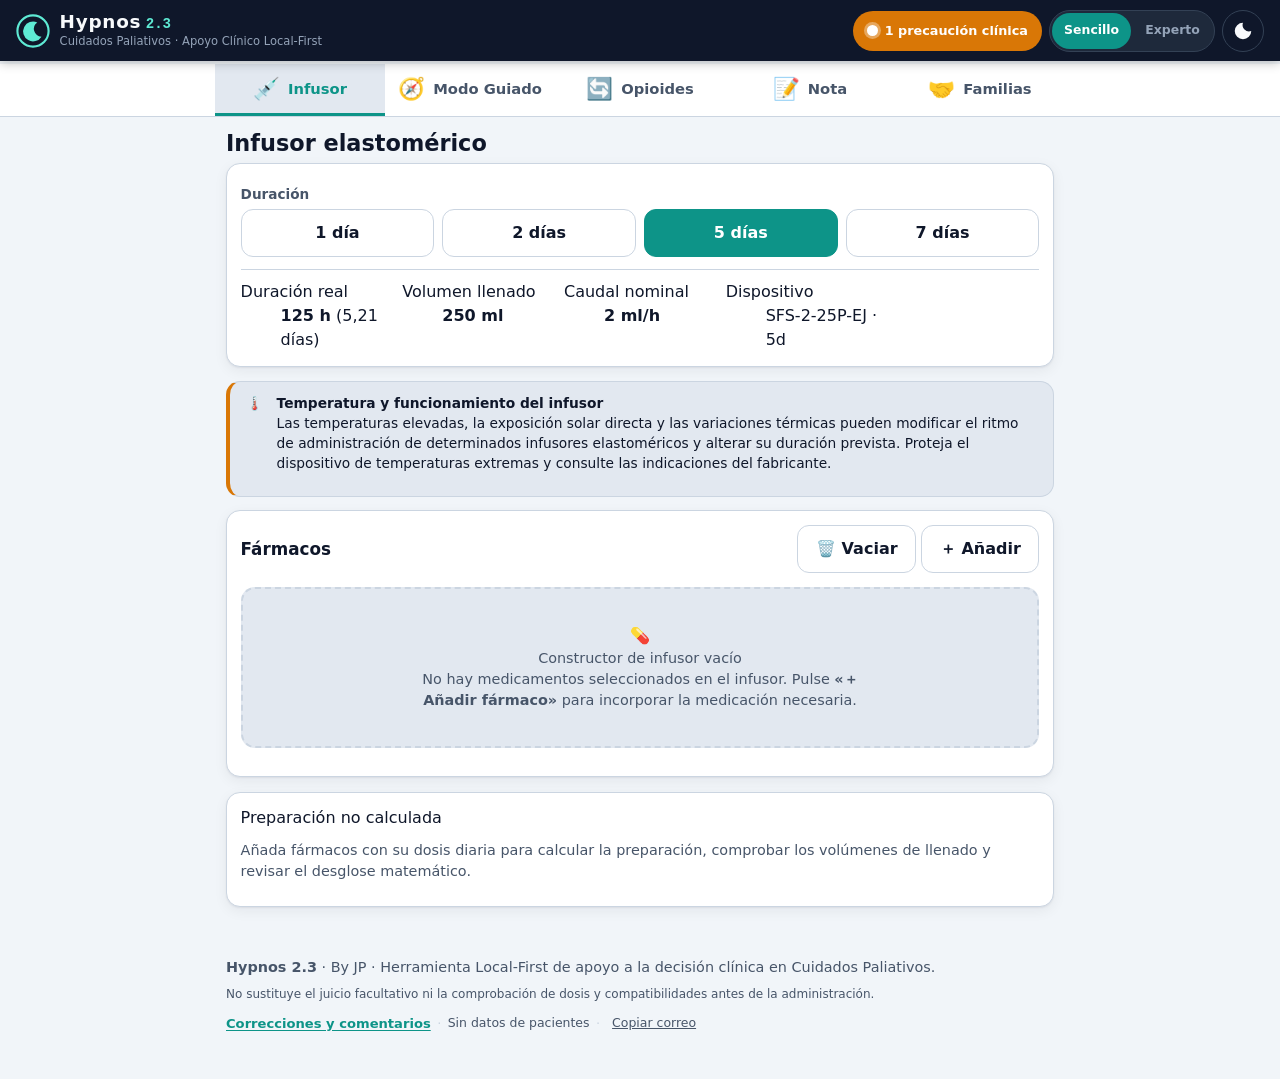
==== commit e7ced6c1: "HYPNOS 2.3: 12 correcciones obligatorias, escala Ramsay, catálogo auditado y desglose matemático" ====
--- a/index.html
+++ b/index.html
@@ -3,7 +3,7 @@
 <head>
   <meta charset="utf-8">
   <meta name="viewport" content="width=device-width, initial-scale=1, viewport-fit=cover">
-  <title>Hypnos 2.2 by JP · Asistente clínico de Paliativos</title>
+  <title>Hypnos 2.3 · Asistente clínico de Cuidados Paliativos</title>
   <meta name="description" content="Asistente clínico Local-First para Cuidados Paliativos y Atención al Final de la Vida.">
   <meta name="theme-color" content="#0f172a">
   <link rel="manifest" href="manifest.json">
@@ -19,10 +19,9 @@
       <svg class="logo" viewBox="0 0 48 48" aria-hidden="true"><circle cx="24" cy="24" r="22" fill="none" stroke="currentColor" stroke-width="3"/><path d="M30 12a14 14 0 1 0 6 20A11 11 0 0 1 30 12z" fill="currentColor"/></svg>
       <div class="brand-text">
         <div class="brand-line">
-          <h1 class="brand-title"><span class="brand-name">Hypnos</span> <span id="app-version" class="brand-version">2.2</span></h1>
-          <span id="app-author" class="brand-author">by JP</span>
-        </div>
-        <p class="tagline">Paliativos · Local-First</p>
+          <h1 class="brand-title"><span class="brand-name">Hypnos</span> <span id="app-version" class="brand-version">2.3</span></h1>
+        </div>
+        <p class="tagline">Cuidados Paliativos · Apoyo Clínico Local-First</p>
       </div>
     </div>
     <div class="topbar-actions">
@@ -44,7 +43,7 @@
 
   <nav class="tabs" role="tablist" aria-label="Módulos de Hypnos">
     <button role="tab" id="tab-rapido" aria-controls="panel-rapido" aria-selected="true" data-tab="rapido"><span class="ico" aria-hidden="true">💉</span><span>Infusor</span></button>
-    <button role="tab" id="tab-guiado" aria-controls="panel-guiado" aria-selected="false" tabindex="-1" data-tab="guiado"><span class="ico" aria-hidden="true">🧭</span><span>Guiado</span></button>
+    <button role="tab" id="tab-guiado" aria-controls="panel-guiado" aria-selected="false" tabindex="-1" data-tab="guiado"><span class="ico" aria-hidden="true">🧭</span><span>Modo Guiado</span></button>
     <button role="tab" id="tab-opioides" aria-controls="panel-opioides" aria-selected="false" tabindex="-1" data-tab="opioides"><span class="ico" aria-hidden="true">🔄</span><span>Opioides</span></button>
     <button role="tab" id="tab-nota" aria-controls="panel-nota" aria-selected="false" tabindex="-1" data-tab="nota"><span class="ico" aria-hidden="true">📝</span><span>Nota</span></button>
     <button role="tab" id="tab-familias" aria-controls="panel-familias" aria-selected="false" tabindex="-1" data-tab="familias"><span class="ico" aria-hidden="true">🤝</span><span>Familias</span></button>
@@ -79,10 +78,22 @@
         <dl id="infusor-resumen" class="resumen-ficha" aria-label="Parámetros técnicos del infusor" aria-live="polite"></dl>
       </div>
 
-      <div class="card">
+      <!-- Corrección 10: Advertencia informativa permanente sobre temperatura -->
+      <aside class="aviso-temperatura" role="note" aria-label="Advertencia sobre temperatura">
+        <span class="aviso-temp-ico" aria-hidden="true">🌡️</span>
+        <div class="aviso-temp-cuerpo">
+          <strong class="aviso-temp-titulo">Temperatura y funcionamiento del infusor</strong>
+          <p class="aviso-temp-texto">Las temperaturas elevadas, la exposición solar directa y las variaciones térmicas pueden modificar el ritmo de administración de determinados infusores elastoméricos y alterar su duración prevista. Proteja el dispositivo de temperaturas extremas y consulte las indicaciones del fabricante.</p>
+        </div>
+      </aside>
+
+      <div class="card" id="card-farmacos">
         <div class="card-head">
           <h3>Fármacos</h3>
-          <button id="add-farmaco" class="btn ghost" type="button">＋ Añadir</button>
+          <div class="card-head-actions">
+            <button id="vaciar-infusor" class="btn ghost btn-sm" type="button" title="Vaciar todos los medicamentos del infusor">🗑️ Vaciar</button>
+            <button id="add-farmaco" class="btn ghost btn-sm" type="button">＋ Añadir</button>
+          </div>
         </div>
         <div id="farmacos-list"></div>
       </div>
@@ -90,10 +101,10 @@
       <div id="resultado" aria-live="polite"></div>
     </section>
 
-    <!-- TAB 2 · MODO GUIADO SECPAL -->
+    <!-- TAB 2 · MODO GUIADO (Corrección 2) -->
     <section id="panel-guiado" role="tabpanel" aria-labelledby="tab-guiado" class="panel" hidden>
-      <h2>Modo Guiado SECPAL</h2>
-      <p class="lead">5 preguntas para decidir a las 3 AM. Orientativo; requiere criterio clínico.</p>
+      <h2>Modo Guiado</h2>
+      <p class="lead">Protocolo clínico de apoyo a la decisión y control de síntomas en Cuidados Paliativos. Basado en guías SECPAL. Requiere juicio médico individualizado.</p>
       <div id="guiado"></div>
     </section>
 
@@ -144,6 +155,7 @@
         </div>
         <div id="nota-alertas" aria-live="polite"></div>
         <textarea id="nota-texto" rows="18" class="mono" readonly aria-label="Resumen del infusor actual"></textarea>
+        <pre id="nota-print" class="nota-print print-only" aria-hidden="true"></pre>
         <div class="btn-row align-center">
           <button id="nota-copiar" class="btn primary" type="button">Copiar</button>
           <span id="nota-copiado-msg" class="copiado-badge" role="status" aria-live="polite" hidden>Copiado</span>
@@ -172,11 +184,12 @@
     </section>
   </main>
 
+  <!-- Corrección 4: By JP solamente al final de forma discreta -->
   <footer class="footer">
-    <p class="muted"><strong>Hypnos <span id="footer-version">2.2</span> by JP</strong> · Herramienta Local-First de apoyo a la decisión clínica en Cuidados Paliativos.</p>
+    <p class="muted"><strong>Hypnos <span id="footer-version">2.3</span></strong> · By JP · Herramienta Local-First de apoyo a la decisión clínica en Cuidados Paliativos.</p>
     <p class="muted legal"><small>No sustituye el juicio facultativo ni la comprobación de dosis y compatibilidades antes de la administración.</small></p>
     <p class="footer-contact">
-      <a id="contacto-mailto" class="footer-link" href="mailto:jpccmedicine@gmail.com?subject=Hypnos%202.2%20-%20Correcciones%20y%20comentarios">Correcciones y comentarios</a>
+      <a id="contacto-mailto" class="footer-link" href="mailto:jpccmedicine@gmail.com?subject=Hypnos%202.3%20-%20Correcciones%20y%20comentarios">Correcciones y comentarios</a>
       <span class="footer-sep" aria-hidden="true">·</span>
       <span class="footer-privacy-note">Sin datos de pacientes</span>
       <span class="footer-sep" aria-hidden="true">·</span>
--- a/style.css
+++ b/style.css
@@ -1,4 +1,4 @@
-/* HYPNOS 2.2 — estilos. Paleta: navy #0f172a · teal #0d9488 · gold #d97706 · rose #e11d48 */
+/* HYPNOS 2.3 — estilos. Paleta: navy #0f172a · teal #0d9488 · gold #d97706 · rose #e11d48 */
 :root {
   --navy: #0f172a; --teal: #0d9488; --gold: #d97706; --rose: #e11d48; --green: #059669;
   --bg: #f1f5f9; --card: #ffffff; --text: #0f172a; --muted: #475569; --border: #cbd5e1;
@@ -414,6 +414,289 @@
   body[data-modo="sencillo"] .fila { grid-template-columns: 1.4fr 1fr auto; align-items: end; }
 }
 
+
+/* ───────────── Nuevos Estilos HYPNOS 2.3 (12 Correcciones) ───────────── */
+
+/* Corrección 10: Advertencia permanente y discreta sobre temperatura */
+.aviso-temperatura {
+  display: flex;
+  align-items: flex-start;
+  gap: .85rem;
+  background: var(--soft);
+  border: 1px solid var(--border);
+  border-left: 4px solid var(--gold);
+  border-radius: var(--radius);
+  padding: .75rem 1rem;
+  margin: .85rem 0;
+  font-size: .86rem;
+  color: var(--text);
+  line-height: 1.45;
+}
+.aviso-temperatura-ico {
+  font-size: 1.35rem;
+  flex: none;
+  line-height: 1;
+  padding-top: 2px;
+}
+.aviso-temperatura-cuerpo strong {
+  display: block;
+  font-size: .9rem;
+  color: var(--gold);
+  margin-bottom: .25rem;
+  font-weight: 700;
+}
+.aviso-temperatura-cuerpo p {
+  margin: 0;
+  color: var(--muted);
+}
+
+/* Corrección 3: Estado vacío del constructor de infusores */
+.empty-state {
+  text-align: center;
+  padding: 2.2rem 1.2rem;
+  border: 2px dashed var(--border);
+  border-radius: var(--radius);
+  background: var(--soft);
+  margin: .9rem 0;
+}
+.empty-state-ico {
+  font-size: 2.5rem;
+  margin-bottom: .5rem;
+  line-height: 1;
+}
+.empty-state h3 {
+  margin: 0 0 .35rem;
+  font-size: 1.12rem;
+  font-weight: 700;
+  color: var(--text);
+}
+.empty-state p {
+  max-width: 440px;
+  margin: 0 auto;
+  color: var(--muted);
+  font-size: .9rem;
+  line-height: 1.45;
+}
+.btn-vaciar {
+  font-size: .78rem;
+  color: var(--muted);
+}
+.btn-vaciar:hover {
+  color: var(--rose);
+}
+
+/* Corrección 1: Desglose matemático explícito */
+.desglose-card {
+  margin-top: 1rem;
+  border-left: 4px solid var(--teal);
+  background: var(--card);
+}
+.desglose-summary {
+  cursor: pointer;
+  display: flex;
+  align-items: center;
+  justify-content: space-between;
+  gap: .5rem;
+  padding: .35rem 0;
+  font-weight: 700;
+  color: var(--text);
+  user-select: none;
+}
+.desglose-summary:hover {
+  color: var(--teal);
+}
+.desglose-title {
+  font-size: .98rem;
+}
+.desglose-badge {
+  font-size: .72rem;
+  font-weight: 700;
+  text-transform: uppercase;
+  letter-spacing: .04em;
+  padding: .2rem .55rem;
+  border-radius: 999px;
+  background: var(--verde-bg);
+  color: var(--green);
+  border: 1px solid rgba(5, 150, 105, .25);
+}
+.desglose-cuerpo {
+  padding-top: .75rem;
+  border-top: 1px solid var(--border);
+  margin-top: .5rem;
+}
+.desglose-f-box {
+  background: var(--soft);
+  border: 1px solid var(--border);
+  border-radius: 10px;
+  padding: .75rem;
+  margin-bottom: .75rem;
+}
+.desglose-f-header {
+  display: flex;
+  align-items: center;
+  justify-content: space-between;
+  margin-bottom: .5rem;
+  padding-bottom: .35rem;
+  border-bottom: 1px solid var(--border);
+}
+.desglose-dispositivo-box {
+  background: var(--soft);
+  border: 1px solid var(--border);
+  border-radius: 10px;
+  padding: .75rem;
+  margin-top: .75rem;
+}
+.desglose-dispositivo-box h5 {
+  margin: 0 0 .5rem;
+  font-size: .92rem;
+  font-weight: 700;
+  color: var(--text);
+}
+.desglose-grid {
+  display: grid;
+  grid-template-columns: repeat(auto-fill, minmax(280px, 1fr));
+  gap: .45rem .85rem;
+}
+.d-item {
+  display: flex;
+  align-items: baseline;
+  justify-content: space-between;
+  gap: .5rem;
+  font-size: .84rem;
+  padding: .2rem 0;
+}
+.d-lbl {
+  color: var(--muted);
+  font-weight: 500;
+}
+.d-val {
+  font-family: ui-monospace, SFMono-Regular, Menlo, Consolas, monospace;
+  font-size: .84rem;
+  font-weight: 600;
+  color: var(--text);
+  background: var(--input);
+  padding: 1px 6px;
+  border-radius: 4px;
+  border: 1px solid var(--border);
+  text-align: right;
+  word-break: break-word;
+}
+
+/* Corrección 9: Escala de Sedación de Ramsay */
+.ramsay-bloque {
+  margin-top: 1.2rem;
+  border-top: 3px solid var(--accent);
+}
+.ramsay-grid {
+  display: grid;
+  grid-template-columns: repeat(auto-fill, minmax(250px, 1fr));
+  gap: .75rem;
+  margin: 1rem 0;
+}
+.ramsay-card {
+  display: flex;
+  flex-direction: column;
+  background: var(--soft);
+  border: 2px solid var(--border);
+  border-radius: var(--radius);
+  padding: .85rem;
+  transition: transform .15s ease, border-color .15s ease, box-shadow .15s ease;
+}
+.ramsay-card:hover {
+  transform: translateY(-2px);
+  box-shadow: var(--shadow);
+  border-color: var(--teal);
+}
+.ramsay-card.activo-obs {
+  border-color: var(--green);
+  background: var(--verde-bg);
+}
+.ramsay-card.activo-obj {
+  box-shadow: 0 0 0 3px rgba(13, 148, 136, .35);
+  border-color: var(--teal);
+}
+.ramsay-card-top {
+  display: flex;
+  align-items: center;
+  justify-content: space-between;
+  gap: .4rem;
+  margin-bottom: .4rem;
+}
+.ramsay-num {
+  display: inline-flex;
+  align-items: center;
+  justify-content: center;
+  width: 28px;
+  height: 28px;
+  border-radius: 50%;
+  background: var(--navy);
+  color: #fff;
+  font-size: .88rem;
+  font-weight: 800;
+  flex: none;
+}
+[data-theme="dark"] .ramsay-num {
+  background: var(--teal);
+  color: #fff;
+}
+.ramsay-pill {
+  font-size: .72rem;
+  font-weight: 700;
+  padding: 2px 7px;
+  border-radius: 999px;
+  background: var(--soft);
+  color: var(--muted);
+  border: 1px solid var(--border);
+}
+.ramsay-card-title {
+  font-size: .92rem;
+  line-height: 1.3;
+  margin-bottom: .3rem;
+  color: var(--text);
+}
+.ramsay-card-desc {
+  font-size: .82rem;
+  color: var(--muted);
+  line-height: 1.35;
+  margin-bottom: .4rem;
+  flex-grow: 1;
+}
+.ramsay-card-estado {
+  margin: 0 0 .65rem;
+  font-size: .76rem;
+  color: var(--muted);
+  border-top: 1px solid var(--border);
+  padding-top: .35rem;
+}
+.ramsay-card-btns {
+  display: flex;
+  gap: .35rem;
+  margin-top: auto;
+}
+.ramsay-card-btns button {
+  flex: 1;
+  font-size: .75rem;
+  padding: .35rem .45rem;
+  min-height: 32px;
+}
+.ramsay-eval-alert {
+  margin: .85rem 0;
+  border-radius: 10px;
+  padding: .75rem .95rem;
+}
+.ramsay-doc-form {
+  background: var(--soft);
+  border: 1px solid var(--border);
+  border-radius: var(--radius);
+  padding: .85rem;
+  margin-top: .85rem;
+}
+.ramsay-doc-form h5 {
+  margin: 0 0 .55rem;
+  font-size: .92rem;
+  font-weight: 700;
+}
+
 /* ───────────── Impresión / PDF ───────────── */
 @media print {
   @page { size: A4; margin: 16mm 15mm; }
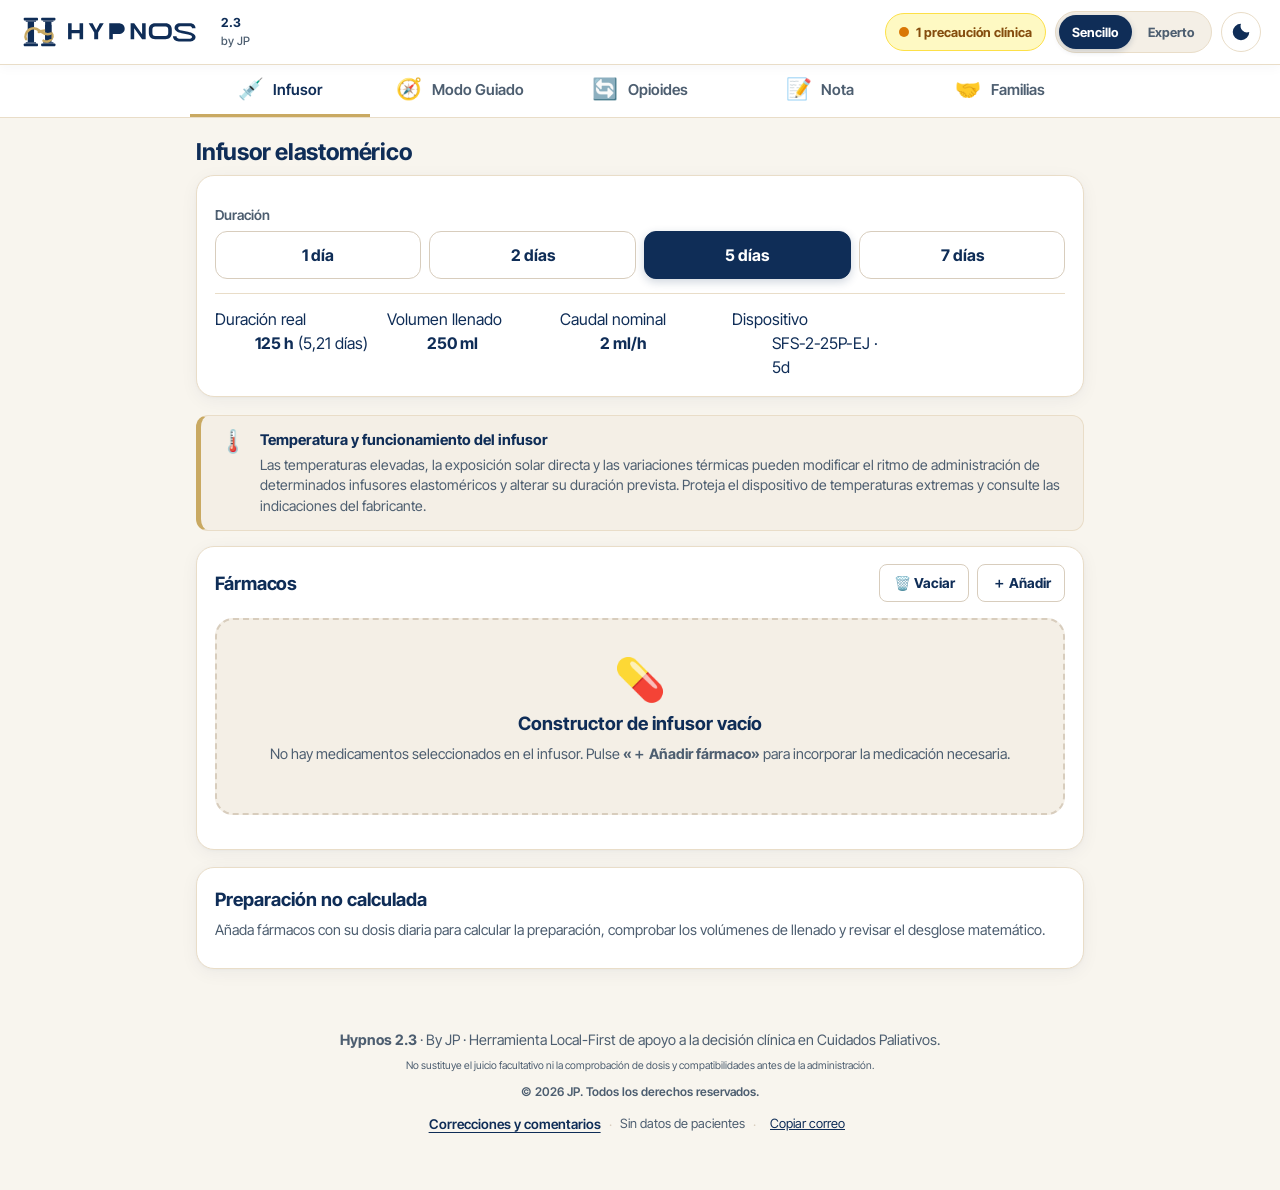
==== commit e829276b: "HYPNOS 2.3: actualizar interfaz, ajustes HYP-007 a HYP-012 y corregir lanzador" ====
--- a/index.html
+++ b/index.html
@@ -5,7 +5,7 @@
   <meta name="viewport" content="width=device-width, initial-scale=1, viewport-fit=cover">
   <title>Hypnos 2.3 · Asistente clínico de Cuidados Paliativos</title>
   <meta name="description" content="Asistente clínico Local-First para Cuidados Paliativos y Atención al Final de la Vida.">
-  <meta name="theme-color" content="#0f172a">
+  <meta name="theme-color" content="#0F2D57">
   <link rel="manifest" href="manifest.json">
   <link rel="icon" href="icon.svg" type="image/svg+xml">
   <link rel="apple-touch-icon" href="icon.svg">
@@ -16,12 +16,42 @@
 
   <header class="topbar">
     <div class="brand">
-      <svg class="logo" viewBox="0 0 48 48" aria-hidden="true"><circle cx="24" cy="24" r="22" fill="none" stroke="currentColor" stroke-width="3"/><path d="M30 12a14 14 0 1 0 6 20A11 11 0 0 1 30 12z" fill="currentColor"/></svg>
+      <svg class="hypnos-logo" viewBox="0 0 240 48" role="img" aria-label="HYPNOS">
+        <!-- Monograma H arquitectónico con trazo dorado entrelazado -->
+        <g class="hypnos-emblem" transform="translate(2, 2)">
+          <rect x="4" y="4" width="18" height="3.5" rx="1" fill="#0F2D57"/>
+          <rect x="6.5" y="7.5" width="13" height="1.5" fill="#0F2D57"/>
+          <rect x="9" y="9" width="8" height="26" fill="#0F2D57"/>
+          <rect x="6.5" y="35" width="13" height="1.5" fill="#0F2D57"/>
+          <rect x="4" y="36.5" width="18" height="3.5" rx="1" fill="#0F2D57"/>
+
+          <rect x="26" y="4" width="18" height="3.5" rx="1" fill="#0F2D57"/>
+          <rect x="28.5" y="7.5" width="13" height="1.5" fill="#0F2D57"/>
+          <rect x="31" y="9" width="8" height="26" fill="#0F2D57"/>
+          <rect x="28.5" y="35" width="13" height="1.5" fill="#0F2D57"/>
+          <rect x="26" y="36.5" width="18" height="3.5" rx="1" fill="#0F2D57"/>
+
+          <!-- Cinta dorada posterior -->
+          <path d="M 23 22 C 27 20 31 19 36 21 C 40 23 42 27 39 31 C 37 34 32 35 29 33"
+                stroke="#C9A962" stroke-width="3.2" stroke-linecap="round" stroke-linejoin="round" fill="none"/>
+          <rect x="31" y="13" width="8" height="18" fill="#0F2D57"/>
+          <!-- Cinta dorada frontal -->
+          <path d="M 7 31 C 5 27 7 22 11 19 C 15 16 20 17 25 21 C 29 24 33 26 38 24"
+                stroke="#C9A962" stroke-width="3.2" stroke-linecap="round" stroke-linejoin="round" fill="none"/>
+        </g>
+        <!-- Tipografía técnica HYPNOS -->
+        <g class="hypnos-wordmark" fill="#0F2D57" transform="translate(62, 13)">
+          <path d="M 0 0 L 4.5 0 L 4.5 8.5 L 14.5 8.5 L 14.5 0 L 19 0 L 19 20 L 14.5 20 L 14.5 12.5 L 4.5 12.5 L 4.5 20 L 0 20 Z"/>
+          <path d="M 26 0 L 31 0 L 35.5 8.5 L 40 0 L 45 0 L 38 11.5 L 38 20 L 33 20 L 33 11.5 Z"/>
+          <path d="M 52 0 L 63.5 0 C 68.5 0 71.5 2.8 71.5 6.8 C 71.5 10.8 68.5 13.5 63.5 13.5 L 56.5 13.5 L 56.5 20 L 52 20 Z M 56.5 4 L 56.5 9.5 L 63 C 65.5 9.5 67 8.5 67 6.8 C 67 5 65.5 4 63 4 Z"/>
+          <path d="M 79 0 L 83.5 0 L 93.5 13.8 L 93.5 0 L 98 0 L 98 20 L 93.5 20 L 83.5 6.2 L 83.5 20 L 79 20 Z"/>
+          <path d="M 110 0 L 123 0 C 128 0 131 3.2 131 7.8 L 131 12.2 C 131 16.8 128 20 123 20 L 110 20 C 105 20 102 16.8 102 12.2 L 102 7.8 C 102 3.2 105 0 110 0 Z M 110 4 C 107.8 4 106.5 5.5 106.5 7.8 L 106.5 12.2 C 106.5 14.5 107.8 16 110 16 L 123 16 C 125.2 16 126.5 14.5 126.5 12.2 L 126.5 7.8 C 126.5 5.5 125.2 4 123 4 Z"/>
+          <path d="M 141 0 L 154 0 C 158.5 0 161 2.8 161 6.2 L 156.5 6.2 C 156.5 4.5 155 3.8 153.5 3.8 L 142 3.8 C 140 3.8 139 4.8 139 6.2 C 139 7.8 140.5 8.5 143.5 9.1 L 151.5 10.6 C 157 11.8 161 14 161 17.2 C 161 20.8 157.5 23 153 23 L 140 23 C 135.5 23 132.5 20.2 132.5 16.5 L 137 16.5 C 137 18.8 138.8 19.5 140.5 19.5 L 152.5 19.5 C 155 19.5 156.5 18.5 156.5 17.2 C 156.5 15.6 155 14.8 151.5 14.1 L 143.5 12.6 C 138.5 11.4 134.5 9.5 134.5 6 C 134.5 2.5 137.5 0 141 0 Z"/>
+        </g>
+      </svg>
       <div class="brand-text">
-        <div class="brand-line">
-          <h1 class="brand-title"><span class="brand-name">Hypnos</span> <span id="app-version" class="brand-version">2.3</span></h1>
-        </div>
-        <p class="tagline">Cuidados Paliativos · Apoyo Clínico Local-First</p>
+        <span id="app-version" class="brand-version">2.3</span>
+        <span class="brand-author-tag">by JP</span>
       </div>
     </div>
     <div class="topbar-actions">
@@ -104,7 +134,7 @@
     <!-- TAB 2 · MODO GUIADO (Corrección 2) -->
     <section id="panel-guiado" role="tabpanel" aria-labelledby="tab-guiado" class="panel" hidden>
       <h2>Modo Guiado</h2>
-      <p class="lead">Protocolo clínico de apoyo a la decisión y control de síntomas en Cuidados Paliativos. Basado en guías SECPAL. Requiere juicio médico individualizado.</p>
+      <p class="lead">Basado en guías SECPAL. Requiere juicio médico individualizado.</p>
       <div id="guiado"></div>
     </section>
 
@@ -188,6 +218,7 @@
   <footer class="footer">
     <p class="muted"><strong>Hypnos <span id="footer-version">2.3</span></strong> · By JP · Herramienta Local-First de apoyo a la decisión clínica en Cuidados Paliativos.</p>
     <p class="muted legal"><small>No sustituye el juicio facultativo ni la comprobación de dosis y compatibilidades antes de la administración.</small></p>
+    <p class="muted copyright"><small>© 2026 JP. Todos los derechos reservados.</small></p>
     <p class="footer-contact">
       <a id="contacto-mailto" class="footer-link" href="mailto:jpccmedicine@gmail.com?subject=Hypnos%202.3%20-%20Correcciones%20y%20comentarios">Correcciones y comentarios</a>
       <span class="footer-sep" aria-hidden="true">·</span>
--- a/style.css
+++ b/style.css
@@ -1,746 +1,923 @@
-/* HYPNOS 2.3 — estilos. Paleta: navy #0f172a · teal #0d9488 · gold #d97706 · rose #e11d48 */
+/* HYPNOS — Estilo aprobado «Arena y Zafiro con Tipografía Técnica» (HYP-012)
+ * Paleta oficial: Arena #E9DDC8 · Zafiro #0F2D57 · Crema #F8F5EE · Oro suave #C9A962
+ * Tipografía técnica: Inter Tight (archivos locales woff2, 100 % Local-First / offline)
+ * Referencia aprobada: Hypnos-arena-zafiro-tipografia-tecnica.png */
+
+/* ───────────── Fuentes locales (Inter Tight OFL) ───────────── */
+@font-face {
+  font-family: 'Inter Tight';
+  font-style: normal;
+  font-weight: 400;
+  font-display: swap;
+  src: url('./fonts/inter-tight-latin-400-normal.woff2') format('woff2');
+}
+@font-face {
+  font-family: 'Inter Tight';
+  font-style: normal;
+  font-weight: 500;
+  font-display: swap;
+  src: url('./fonts/inter-tight-latin-500-normal.woff2') format('woff2');
+}
+@font-face {
+  font-family: 'Inter Tight';
+  font-style: normal;
+  font-weight: 600;
+  font-display: swap;
+  src: url('./fonts/inter-tight-latin-600-normal.woff2') format('woff2');
+}
+@font-face {
+  font-family: 'Inter Tight';
+  font-style: normal;
+  font-weight: 700;
+  font-display: swap;
+  src: url('./fonts/inter-tight-latin-700-normal.woff2') format('woff2');
+}
+
+/* ───────────── Tokens de diseño ───────────── */
 :root {
-  --navy: #0f172a; --teal: #0d9488; --gold: #d97706; --rose: #e11d48; --green: #059669;
-  --bg: #f1f5f9; --card: #ffffff; --text: #0f172a; --muted: #475569; --border: #cbd5e1;
-  --input: #ffffff; --accent: #0d9488; --accent-ink: #ffffff; --soft: #e2e8f0;
-  --rojo-bg: #ffe4e6; --ambar-bg: #fef3c7; --verde-bg: #d1fae5;
-  --shadow: 0 1px 2px rgba(15, 23, 42, .06), 0 4px 14px rgba(15, 23, 42, .06);
-  --radius: 14px; --tap: 48px;
+  --arena: #E9DDC8;
+  --zafiro: #0F2D57;
+  --zafiro-light: #183E75;
+  --zafiro-dark: #0A1E3B;
+  --crema: #F8F5EE;
+  --oro: #C9A962;
+  --oro-hover: #B8964E;
+  --blanco-calido: #FFFCF7;
+
+  --bg: #F8F5EE;
+  --card: #FFFFFF;
+  --text: #0F2D57;
+  --muted: #4D5E70;
+  --border: #D8CDBD;
+  --border-light: #E9DDC8;
+  --input: #FFFFFF;
+  --accent: #0F2D57;
+  --accent-ink: #FFFFFF;
+  --soft: #F4EFE6;
+
+  --verde-bg: #EBF7EE;
+  --verde-border: #A3D9B1;
+  --verde-text: #14532D;
+  --verde-dot: #16A34A;
+  --ambar-bg: #FEF9C3;
+  --ambar-border: #FDE047;
+  --ambar-text: #854D0E;
+  --ambar-dot: #D97706;
+  --rojo-bg: #FEE2E2;
+  --rojo-border: #FCA5A5;
+  --rojo-text: #991B1B;
+  --rojo-dot: #DC2626;
+
+  --shadow: 0 4px 18px rgba(15, 45, 87, 0.05), 0 1px 3px rgba(15, 45, 87, 0.03);
+  --shadow-hover: 0 8px 24px rgba(15, 45, 87, 0.09);
+  --radius: 18px;
+  --radius-sm: 12px;
+  --radius-pill: 999px;
+  --tap: 48px;
   color-scheme: light;
 }
+
 [data-theme="dark"] {
-  --bg: #020617; --card: #0f172a; --text: #e2e8f0; --muted: #94a3b8; --border: #334155;
-  --input: #1e293b; --accent: #2dd4bf; --accent-ink: #042f2e; --soft: #1e293b;
-  --rojo-bg: #4c0519; --ambar-bg: #451a03; --verde-bg: #022c22;
-  --shadow: 0 1px 2px rgba(0, 0, 0, .4);
+  --bg: #071529;
+  --card: #0F2D57;
+  --text: #F8F5EE;
+  --muted: #A5B4C7;
+  --border: #1E3E6B;
+  --border-light: #2A4F82;
+  --input: #122846;
+  --accent: #C9A962;
+  --accent-ink: #071529;
+  --soft: #122846;
+
+  --verde-bg: #062817;
+  --verde-border: #15803D;
+  --verde-text: #86EFAC;
+  --ambar-bg: #2E1B02;
+  --ambar-border: #A16207;
+  --ambar-text: #FDE047;
+  --rojo-bg: #370B0B;
+  --rojo-border: #B91C1C;
+  --rojo-text: #FCA5A5;
+
+  --shadow: 0 4px 20px rgba(0, 0, 0, 0.4);
   color-scheme: dark;
 }
 
+/* ───────────── Base y Reset ───────────── */
 *, *::before, *::after { box-sizing: border-box; }
-html { -webkit-text-size-adjust: 100%; }
+html {
+  -webkit-text-size-adjust: 100%;
+  overflow-x: hidden;
+  background: var(--bg);
+}
 body {
-  margin: 0; background: var(--bg); color: var(--text);
-  font: 16px/1.5 system-ui, -apple-system, "Segoe UI", Roboto, sans-serif;
+  margin: 0;
+  background: var(--bg);
+  color: var(--text);
+  font: 16px/1.5 'Inter Tight', system-ui, -apple-system, BlinkMacSystemFont, "Segoe UI", Roboto, sans-serif;
   padding-bottom: calc(88px + env(safe-area-inset-bottom));
-}
-h1, h2, h3 { line-height: 1.2; margin: 0 0 .4rem; }
-h2 { font-size: 1.4rem; }
-h3 { font-size: 1.05rem; }
+  overflow-x: hidden;
+}
+
+h1, h2, h3, h4, h5 {
+  line-height: 1.25;
+  margin: 0 0 .5rem;
+  color: var(--zafiro);
+  font-weight: 700;
+  letter-spacing: -0.01em;
+}
+[data-theme="dark"] h1, [data-theme="dark"] h2, [data-theme="dark"] h3, [data-theme="dark"] h4, [data-theme="dark"] h5 {
+  color: #F8F5EE;
+}
+h1 { font-size: 1.75rem; }
+h2 { font-size: 1.45rem; }
+h3 { font-size: 1.15rem; }
+h4 { font-size: 1rem; }
+h5 { font-size: .92rem; }
 p { margin: 0 0 .6rem; }
 small { color: var(--muted); }
-.muted { color: var(--muted); font-size: .9rem; }
+.muted { color: var(--muted); font-size: .9rem; line-height: 1.45; }
 .mono { font-family: ui-monospace, SFMono-Regular, Menlo, Consolas, monospace; font-size: .88rem; }
-.skip { position: absolute; left: -999px; top: 0; background: var(--gold); color: #fff; padding: .6rem 1rem; z-index: 100; }
-.skip:focus { left: 0; }
-:focus-visible { outline: 3px solid var(--gold); outline-offset: 2px; }
-
-/* Cabecera (HYP-006: Hypnos [versión] by JP siempre visible y en posición horizontal estable) */
+
+.skip {
+  position: absolute; left: -999px; top: 0; background: var(--zafiro); color: #fff;
+  padding: .6rem 1rem; z-index: 100; border-radius: var(--radius-sm);
+}
+.skip:focus { left: 1rem; top: 1rem; }
+:focus-visible { outline: 3px solid var(--oro); outline-offset: 2px; }
+
+/* ───────────── Topbar / Cabecera (Arena y Zafiro) ───────────── */
 .topbar {
-  position: sticky; top: 0; z-index: 20; display: flex; align-items: center; justify-content: space-between; gap: .5rem;
-  background: var(--navy); color: #f8fafc; padding: .6rem 1rem; padding-top: calc(.6rem + env(safe-area-inset-top));
-  box-shadow: 0 2px 10px rgba(0, 0, 0, .25);
-}
-.brand { display: flex; align-items: center; gap: .6rem; min-width: 0; flex-shrink: 0; }
-.logo { width: 34px; height: 34px; color: #5eead4; flex: none; }
-.brand-text { display: flex; flex-direction: column; min-width: 0; }
-.brand-line { display: flex; align-items: baseline; gap: .45rem; white-space: nowrap; }
-.brand-title { font-size: 1.15rem; letter-spacing: .03em; margin: 0; font-weight: 800; color: #f8fafc; white-space: nowrap; display: inline-flex; align-items: baseline; gap: .28rem; }
-.brand-name { letter-spacing: .04em; }
+  position: sticky; top: 0; z-index: 20; display: flex; align-items: center; justify-content: space-between; gap: .6rem;
+  background: var(--card); color: var(--text); padding: .7rem 1.2rem;
+  padding-top: calc(.7rem + env(safe-area-inset-top));
+  border-bottom: 1.5px solid var(--border-light);
+  box-shadow: 0 2px 12px rgba(15, 45, 87, 0.04);
+}
+[data-theme="dark"] .topbar {
+  background: var(--card);
+  border-bottom-color: var(--border);
+}
+.brand {
+  display: flex; align-items: center; gap: .75rem; min-width: 0; flex-shrink: 0;
+}
+.hypnos-logo {
+  height: 38px; width: auto; max-width: 200px; display: block;
+}
+[data-theme="dark"] .hypnos-logo .hypnos-wordmark {
+  fill: #F8F5EE;
+}
+[data-theme="dark"] .hypnos-logo .hypnos-emblem rect {
+  fill: #C9A962;
+}
+.brand-text {
+  display: flex; flex-direction: column; gap: 1px; min-width: 0;
+}
 .brand-version {
-  display: inline-block;
-  min-width: 5ch;
-  text-align: left;
-  font-family: ui-monospace, SFMono-Regular, Menlo, Consolas, monospace;
-  font-variant-numeric: tabular-nums;
-  font-size: .88rem; font-weight: 600; letter-spacing: 0; color: #5eead4;
-}
-.brand-author {
-  font-family: ui-monospace, SFMono-Regular, Menlo, Consolas, monospace;
-  font-size: .78rem; font-weight: 500; letter-spacing: .04em; color: #cbd5e1;
-  border-left: 1px solid #334155; padding-left: .45rem; flex: none;
-}
-.tagline { margin: 0; font-size: .72rem; color: #94a3b8; }
-.topbar-actions { display: flex; align-items: center; gap: .45rem; }
-.icon-btn { width: 42px; height: 42px; border-radius: 50%; border: 1px solid #334155; background: transparent; color: #f8fafc; cursor: pointer; display: grid; place-items: center; }
-.icon-btn:hover { background: #1e293b; }
-
-/* Conmutador Sencillo / Experto */
-.mode-toggle { display: inline-flex; background: #1e293b; border: 1px solid #334155; border-radius: 999px; padding: 2px; gap: 2px; }
+  display: inline-block; font-size: .78rem; font-weight: 700; color: var(--zafiro);
+  letter-spacing: 0.04em;
+}
+[data-theme="dark"] .brand-version { color: var(--oro); }
+.brand-author-tag {
+  font-size: .72rem; color: var(--muted); font-weight: 500;
+}
+.tagline { margin: 0; font-size: .74rem; color: var(--muted); }
+
+.topbar-actions { display: flex; align-items: center; gap: .55rem; }
+
+/* Semáforo badge */
+.semaforo {
+  display: inline-flex; align-items: center; gap: .45rem; min-height: 38px; padding: .25rem .8rem;
+  border-radius: var(--radius-pill); border: 1.5px solid transparent; font: inherit; font-size: .8rem;
+  font-weight: 700; cursor: pointer; color: var(--text); transition: background .15s, border-color .15s;
+}
+.semaforo .dot {
+  width: 10px; height: 10px; border-radius: 50%; flex: none;
+}
+.semaforo.verde {
+  background: var(--verde-bg); border-color: var(--verde-border); color: var(--verde-text);
+}
+.semaforo.verde .dot { background: var(--verde-dot); }
+.semaforo.ambar {
+  background: var(--ambar-bg); border-color: var(--ambar-border); color: var(--ambar-text);
+}
+.semaforo.ambar .dot { background: var(--ambar-dot); }
+.semaforo.rojo {
+  background: var(--rojo-bg); border-color: var(--rojo-border); color: var(--rojo-text);
+  animation: pulso-rojo 1.6s infinite;
+}
+.semaforo.rojo .dot { background: var(--rojo-dot); }
+@keyframes pulso-rojo { 50% { box-shadow: 0 0 0 5px rgba(220, 38, 38, .3); } }
+
+.semaforo-panel { max-width: 900px; margin: .8rem auto 0; padding: 0 1rem; }
+.semaforo-panel[hidden] { display: none; }
+
+/* Selector de modo Sencillo / Experto */
+.mode-toggle {
+  display: inline-flex; background: var(--soft); border: 1.5px solid var(--border-light);
+  border-radius: var(--radius-pill); padding: 3px; gap: 3px;
+}
 .mode-btn {
-  border: 0; background: transparent; color: #94a3b8; font: inherit; font-size: .78rem; font-weight: 700;
-  min-height: 36px; padding: 0 .75rem; border-radius: 999px; cursor: pointer;
-}
-.mode-btn.active { background: var(--teal); color: #fff; }
-[data-theme="dark"] .mode-btn.active { background: var(--accent); color: var(--accent-ink); }
-
-/* Semáforo */
-.semaforo {
-  display: inline-flex; align-items: center; gap: .4rem; min-height: 40px; padding: .25rem .75rem; border-radius: 999px;
-  border: 2px solid transparent; font: inherit; font-size: .8rem; font-weight: 700; cursor: pointer; color: #fff;
-}
-.semaforo .dot { width: 11px; height: 11px; border-radius: 50%; background: #fff; box-shadow: 0 0 0 3px rgba(255, 255, 255, .35); flex: none; }
-.semaforo.verde { background: var(--green); }
-.semaforo.ambar { background: var(--gold); }
-.semaforo.rojo { background: var(--rose); animation: pulso 1.6s infinite; }
-@keyframes pulso { 50% { box-shadow: 0 0 0 6px rgba(225, 29, 72, .35); } }
-.semaforo-panel { max-width: 860px; margin: .6rem auto 0; padding: 0 1rem; }
-.semaforo-panel[hidden] { display: none; }
-
-/* Pestañas: barra inferior en móvil, superior en escritorio */
+  border: 0; background: transparent; color: var(--muted); font: inherit; font-size: .8rem; font-weight: 700;
+  min-height: 34px; padding: 0 .85rem; border-radius: var(--radius-pill); cursor: pointer;
+  transition: all .15s ease;
+}
+.mode-btn:hover { color: var(--zafiro); }
+.mode-btn.active {
+  background: var(--zafiro); color: #FFFFFF; box-shadow: 0 2px 6px rgba(15, 45, 87, 0.2);
+}
+[data-theme="dark"] .mode-btn.active {
+  background: var(--oro); color: #071529;
+}
+
+.icon-btn {
+  width: 40px; height: 40px; border-radius: 50%; border: 1.5px solid var(--border-light);
+  background: var(--card); color: var(--zafiro); cursor: pointer; display: grid; place-items: center;
+  transition: all .15s ease;
+}
+.icon-btn:hover { background: var(--soft); border-color: var(--border); }
+[data-theme="dark"] .icon-btn { color: var(--oro); border-color: var(--border); }
+
+/* ───────────── Pestañas / Navegación (Tabs) ───────────── */
 .tabs {
-  position: fixed; bottom: 0; left: 0; right: 0; z-index: 30; display: flex; background: var(--card);
-  border-top: 1px solid var(--border); padding-bottom: env(safe-area-inset-bottom); box-shadow: 0 -4px 14px rgba(0, 0, 0, .08);
+  position: fixed; bottom: 0; left: 0; right: 0; z-index: 30; display: flex;
+  background: var(--card); border-top: 1.5px solid var(--border-light);
+  padding-bottom: env(safe-area-inset-bottom);
+  box-shadow: 0 -4px 16px rgba(15, 45, 87, 0.05);
 }
 .tabs button {
-  flex: 1; min-height: 62px; border: 0; background: transparent; color: var(--muted); font: inherit; font-size: .72rem; font-weight: 600;
-  display: flex; flex-direction: column; align-items: center; justify-content: center; gap: 2px; cursor: pointer; border-top: 3px solid transparent;
-}
-.tabs .ico { font-size: 1.35rem; line-height: 1; }
-.tabs button[aria-selected="true"] { color: var(--accent); border-top-color: var(--accent); background: var(--soft); }
-
-/* Contenido */
-main { max-width: 860px; margin: 0 auto; padding: 1rem; }
+  flex: 1; min-height: 60px; border: 0; background: transparent; color: var(--muted);
+  font: inherit; font-size: .74rem; font-weight: 600; display: flex; flex-direction: column;
+  align-items: center; justify-content: center; gap: 3px; cursor: pointer;
+  border-top: 3px solid transparent; transition: color .15s, border-color .15s;
+}
+.tabs .ico { font-size: 1.3rem; line-height: 1; }
+.tabs button[aria-selected="true"] {
+  color: var(--zafiro); border-top-color: var(--oro); background: var(--soft);
+}
+[data-theme="dark"] .tabs button[aria-selected="true"] {
+  color: var(--oro); border-top-color: var(--oro);
+}
+
+/* ───────────── Contenido Principal ───────────── */
+main {
+  max-width: 920px; margin: 0 auto; padding: 1.2rem 1rem;
+}
 .panel[hidden] { display: none; }
-.lead { color: var(--muted); }
-.section-title { margin-top: 1.5rem; }
+.lead {
+  color: var(--muted); font-size: 1rem; line-height: 1.5; margin: 0 0 1rem;
+}
+.section-title { margin-top: 1.6rem; }
+
+/* ───────────── Tarjetas y Superficies ───────────── */
 .card {
-  background: var(--card); border: 1px solid var(--border); border-radius: var(--radius); padding: 1rem; margin: 0 0 .9rem; box-shadow: var(--shadow);
-}
-.card-head { display: flex; align-items: center; justify-content: space-between; gap: .5rem; margin-bottom: .5rem; }
-.card-head h3 { margin: 0; }
-
-label { display: block; font-size: .85rem; font-weight: 600; color: var(--muted); margin: .7rem 0 .25rem; }
+  background: var(--card); border: 1.5px solid var(--border-light);
+  border-radius: var(--radius); padding: 1.25rem; margin: 0 0 1.1rem;
+  box-shadow: var(--shadow); transition: box-shadow .2s ease;
+}
+.card:hover {
+  box-shadow: var(--shadow-hover);
+}
+.card-head {
+  display: flex; align-items: center; justify-content: space-between; gap: .6rem; margin-bottom: .75rem;
+}
+.card-head h3, .card-head h4 { margin: 0; }
+.card-head-actions { display: flex; align-items: center; gap: .5rem; }
+
+/* Formulario e inputs */
+label, .field-label {
+  display: block; font-size: .86rem; font-weight: 600; color: var(--muted); margin: .75rem 0 .3rem;
+}
 input[type="number"], input[type="text"], select, textarea {
-  width: 100%; min-height: var(--tap); padding: .6rem .75rem; font: inherit; font-size: 1rem; color: var(--text);
-  background: var(--input); border: 1.5px solid var(--border); border-radius: 10px;
+  width: 100%; min-height: var(--tap); padding: .65rem .85rem; font: inherit; font-size: 1rem;
+  color: var(--text); background: var(--input); border: 1.5px solid var(--border);
+  border-radius: var(--radius-sm); transition: border-color .15s, box-shadow .15s;
 }
 textarea { min-height: 0; resize: vertical; }
-input:focus, select:focus, textarea:focus { border-color: var(--accent); outline: 2px solid var(--accent); outline-offset: 0; }
-label.check, .opt.check { display: flex; align-items: center; gap: .7rem; min-height: var(--tap); font-size: 1rem; color: var(--text); font-weight: 500; cursor: pointer; }
-input[type="checkbox"] { width: 24px; height: 24px; accent-color: var(--teal); flex: none; }
-.grid2, .grid3 { display: grid; gap: .6rem; grid-template-columns: 1fr; }
+input:focus, select:focus, textarea:focus {
+  border-color: var(--zafiro); outline: 2px solid var(--oro); outline-offset: 0;
+}
+[data-theme="dark"] input:focus, [data-theme="dark"] select:focus, [data-theme="dark"] textarea:focus {
+  border-color: var(--oro); outline-color: var(--oro);
+}
+label.check, .opt.check {
+  display: flex; align-items: center; gap: .75rem; min-height: var(--tap); font-size: .98rem;
+  color: var(--text); font-weight: 500; cursor: pointer;
+}
+input[type="checkbox"] {
+  width: 22px; height: 22px; accent-color: var(--zafiro); flex: none; cursor: pointer;
+}
+.grid2, .grid3 { display: grid; gap: .75rem; grid-template-columns: 1fr; }
 .grid3 { grid-template-columns: repeat(3, 1fr); }
-/* display:grid no debe anular el atributo hidden de HTML5 */
 #custom-fields[hidden], .grid3[hidden], [hidden] { display: none !important; }
 
-.fila { display: grid; gap: .4rem; padding: .7rem 0; border-top: 1px dashed var(--border); grid-template-columns: 1fr; position: relative; }
-.fila:first-child { border-top: 0; }
+/* Filas de fármacos en constructor */
+.fila {
+  display: grid; gap: .55rem; padding: .85rem 0; border-top: 1px dashed var(--border-light);
+  grid-template-columns: 1fr; position: relative;
+}
+.fila:first-child { border-top: 0; padding-top: 0; }
 .fila .btn.icon { justify-self: end; }
 
-/* Duración del infusor */
-.duracion-wrap { margin-bottom: .2rem; }
-.duracion-selector { display: grid; grid-template-columns: repeat(4, 1fr); gap: .5rem; }
+/* Alerta de fármaco bloqueado en constructor (HYP-007) */
+.alerta-bloqueo-farmaco {
+  margin: .35rem 0 .75rem;
+  padding: .75rem 1rem;
+  border-radius: var(--radius-sm);
+  background: var(--rojo-bg);
+  border: 1.5px solid var(--rojo-border);
+  color: var(--rojo-text);
+  font-size: .9rem;
+  line-height: 1.45;
+}
+.alerta-bloqueo-farmaco p { margin: .25rem 0 0; }
+
+/* ───────────── Selector de Duración (Pestaña 1) ───────────── */
+.duracion-wrap { margin-bottom: .4rem; }
+.duracion-selector {
+  display: grid; grid-template-columns: repeat(4, 1fr); gap: .55rem;
+}
 body[data-modo="experto"] .duracion-selector { grid-template-columns: repeat(3, 1fr); }
 .dur-btn {
-  min-height: var(--tap); border: 1.5px solid var(--border); border-radius: 12px; background: var(--input); color: var(--text);
-  font: inherit; font-weight: 700; cursor: pointer; padding: .35rem .5rem;
-}
-.dur-btn:hover { border-color: var(--accent); }
-.dur-btn.active { background: var(--teal); border-color: var(--teal); color: #fff; }
-[data-theme="dark"] .dur-btn.active { background: var(--accent); border-color: var(--accent); color: var(--accent-ink); }
-
-/* HYP-002: Dispositivos compatibles filtrados en modo Experto */
-.device-advanced { margin-top: .75rem; padding-top: .65rem; border-top: 1px dashed var(--border); }
-.field-label { display: block; font-size: .85rem; font-weight: 600; color: var(--muted); margin: .4rem 0 .25rem; }
+  min-height: var(--tap); border: 1.5px solid var(--border); border-radius: var(--radius-sm);
+  background: var(--input); color: var(--zafiro); font: inherit; font-weight: 700;
+  cursor: pointer; padding: .4rem .55rem; transition: all .15s ease;
+}
+.dur-btn:hover { border-color: var(--zafiro); background: var(--soft); }
+.dur-btn.active {
+  background: var(--zafiro); border-color: var(--zafiro); color: #FFFFFF;
+  box-shadow: 0 3px 10px rgba(15, 45, 87, 0.2);
+}
+[data-theme="dark"] .dur-btn.active {
+  background: var(--oro); border-color: var(--oro); color: #071529;
+}
+
+/* Dispositivos compatibles (Modo Experto) */
+.device-advanced {
+  margin-top: .9rem; padding-top: .8rem; border-top: 1px dashed var(--border-light);
+}
 .compat-unico {
-  font-size: .92rem; padding: .45rem 0; color: var(--text);
-  display: flex; flex-wrap: wrap; align-items: baseline; gap: .35rem .55rem;
+  font-size: .94rem; padding: .5rem 0; color: var(--text);
+  display: flex; flex-wrap: wrap; align-items: baseline; gap: .4rem .65rem;
 }
 .compat-tag {
-  font-size: .74rem; font-weight: 700; text-transform: uppercase; letter-spacing: .04em; color: var(--accent);
-}
-.compat-params { color: var(--muted); font-size: .88rem; }
-.compat-opciones { display: grid; gap: .5rem; grid-template-columns: 1fr; margin-top: .3rem; }
+  font-size: .76rem; font-weight: 700; text-transform: uppercase; letter-spacing: .04em;
+  color: var(--zafiro); background: var(--soft); padding: .2rem .55rem; border-radius: 6px;
+}
+[data-theme="dark"] .compat-tag { color: var(--oro); }
+.compat-params { color: var(--muted); font-size: .9rem; }
+.compat-opciones { display: grid; gap: .6rem; grid-template-columns: 1fr; margin-top: .4rem; }
 .compat-card {
-  display: flex; flex-direction: column; align-items: flex-start; gap: .15rem;
-  min-height: var(--tap); padding: .55rem .8rem; border: 1.5px solid var(--border); border-radius: 10px;
-  background: var(--input); color: var(--text); font: inherit; text-align: left; cursor: pointer;
-}
-.compat-card:hover { border-color: var(--accent); }
+  display: flex; flex-direction: column; align-items: flex-start; gap: .2rem;
+  min-height: var(--tap); padding: .65rem .95rem; border: 1.5px solid var(--border);
+  border-radius: var(--radius-sm); background: var(--input); color: var(--text);
+  font: inherit; text-align: left; cursor: pointer; transition: all .15s ease;
+}
+.compat-card:hover { border-color: var(--zafiro); background: var(--soft); }
 .compat-card.active {
-  border-color: var(--teal); background: var(--soft); box-shadow: inset 3px 0 0 var(--teal);
-}
-[data-theme="dark"] .compat-card.active { border-color: var(--accent); box-shadow: inset 3px 0 0 var(--accent); }
-.compat-card strong { font-size: .92rem; }
-.compat-card span { font-size: .84rem; color: var(--muted); font-weight: 600; }
+  border-color: var(--zafiro); background: var(--soft); box-shadow: inset 4px 0 0 var(--zafiro);
+}
+[data-theme="dark"] .compat-card.active {
+  border-color: var(--oro); box-shadow: inset 4px 0 0 var(--oro);
+}
+.compat-card strong { font-size: .95rem; color: var(--zafiro); }
+[data-theme="dark"] .compat-card strong { color: #F8F5EE; }
+.compat-card span { font-size: .86rem; color: var(--muted); font-weight: 600; }
 .compat-empty {
-  padding: .6rem .8rem; border-radius: 10px; background: var(--rojo-bg); border-left: 4px solid var(--rose);
-  font-size: .9rem; color: var(--text);
-}
-.compat-nota { margin: .45rem 0 0; font-size: .78rem; color: var(--muted); }
-
-/* HYP-003: Resumen informativo estático sin apariencia de botones ni campos */
+  padding: .75rem 1rem; border-radius: var(--radius-sm); background: var(--rojo-bg);
+  border-left: 4px solid var(--rojo-border); font-size: .92rem; color: var(--rojo-text);
+}
+.compat-nota { margin: .5rem 0 0; font-size: .8rem; color: var(--muted); }
+
+/* Resumen informativo de KPI del infusor (HYP-003) */
 .resumen-ficha {
-  display: grid; grid-template-columns: repeat(2, minmax(0, 1fr)); gap: .5rem .9rem;
-  margin: .75rem 0 0; padding: .65rem 0 0; border-top: 1px solid var(--border);
+  display: grid; grid-template-columns: repeat(2, minmax(0, 1fr)); gap: .6rem 1rem;
+  margin: .9rem 0 0; padding: .8rem 0 0; border-top: 1.5px solid var(--border-light);
   cursor: text; user-select: text; -webkit-user-select: text;
 }
 .ficha-item {
-  display: flex; flex-direction: column; gap: .05rem; min-width: 0;
-  padding: 0; margin: 0; background: transparent; border: 0; border-radius: 0; box-shadow: none;
+  display: flex; flex-direction: column; gap: .1rem; min-width: 0;
+  padding: 0; margin: 0; background: transparent; border: 0;
 }
 .ficha-item dt {
-  font-size: .72rem; font-weight: 600; text-transform: uppercase; letter-spacing: .04em; color: var(--muted); margin: 0;
+  font-size: .74rem; font-weight: 600; text-transform: uppercase; letter-spacing: .04em;
+  color: var(--muted); margin: 0;
 }
 .ficha-item dd {
-  margin: 0; font-size: .96rem; font-weight: 700; color: var(--text); font-variant-numeric: tabular-nums;
-}
-
-/* HYP-004: Preparación sencilla */
+  margin: 0; font-size: 1.02rem; font-weight: 700; color: var(--zafiro);
+  font-variant-numeric: tabular-nums;
+}
+[data-theme="dark"] .ficha-item dd { color: #F8F5EE; }
+
+/* Advertencia de temperatura */
+.aviso-temperatura {
+  display: flex; align-items: flex-start; gap: .85rem; background: var(--soft);
+  border: 1.5px solid var(--border-light); border-left: 5px solid var(--oro);
+  border-radius: var(--radius-sm); padding: .85rem 1.1rem; margin: .95rem 0;
+  font-size: .88rem; color: var(--text); line-height: 1.45;
+}
+.aviso-temp-ico { font-size: 1.4rem; flex: none; line-height: 1; }
+.aviso-temp-titulo { display: block; font-size: .92rem; color: var(--zafiro); margin-bottom: .25rem; font-weight: 700; }
+[data-theme="dark"] .aviso-temp-titulo { color: var(--oro); }
+.aviso-temp-texto { margin: 0; color: var(--muted); }
+
+/* Estado vacío */
+.empty-state {
+  text-align: center; padding: 2.4rem 1.4rem; border: 2px dashed var(--border);
+  border-radius: var(--radius); background: var(--soft); margin: 1rem 0;
+}
+.empty-state-icon { font-size: 2.6rem; margin-bottom: .6rem; line-height: 1; }
+.empty-title { font-size: 1.15rem; font-weight: 700; color: var(--zafiro); margin-bottom: .4rem; }
+[data-theme="dark"] .empty-title { color: #F8F5EE; }
+
+/* ───────────── Preparación Sencilla (HYP-004) ───────────── */
 .prep-sencilla { list-style: none; margin: 0; padding: 0; }
 .prep-item {
-  padding: .65rem 0; border-bottom: 1px solid var(--border);
-  display: flex; flex-direction: column; gap: .35rem;
+  padding: .8rem 0; border-bottom: 1px solid var(--border-light);
+  display: flex; flex-direction: column; gap: .4rem;
 }
 .prep-item:first-child { padding-top: .2rem; }
-.prep-head { display: flex; flex-wrap: wrap; align-items: baseline; justify-content: space-between; gap: .25rem .6rem; }
-.prep-head strong { font-size: 1rem; color: var(--text); }
-.prep-pres { font-size: .85rem; color: var(--muted); }
-.prep-acciones { display: flex; flex-wrap: wrap; gap: .45rem 1.2rem; align-items: baseline; }
-.prep-dato { font-size: .95rem; color: var(--text); }
-.prep-dato strong { font-size: 1.05rem; color: var(--accent); font-variant-numeric: tabular-nums; }
-.prep-sobrante { font-size: .8rem; color: var(--muted); font-style: italic; }
+.prep-head {
+  display: flex; flex-wrap: wrap; align-items: baseline; justify-content: space-between; gap: .3rem .75rem;
+}
+.prep-head strong { font-size: 1.05rem; color: var(--zafiro); font-weight: 700; }
+[data-theme="dark"] .prep-head strong { color: #F8F5EE; }
+.prep-pres { font-size: .88rem; color: var(--muted); }
+.prep-acciones { display: flex; flex-wrap: wrap; gap: .5rem 1.4rem; align-items: baseline; }
+.prep-dato { font-size: .96rem; color: var(--text); }
+.prep-dato strong { font-size: 1.1rem; color: var(--zafiro); font-weight: 700; font-variant-numeric: tabular-nums; }
+[data-theme="dark"] .prep-dato strong { color: var(--oro); }
+.prep-sobrante { font-size: .84rem; color: var(--muted); font-style: italic; }
 .prep-suero {
-  margin-top: .6rem; padding: .6rem .75rem; background: var(--soft); border-radius: 10px;
-  display: flex; flex-wrap: wrap; justify-content: space-between; align-items: baseline; gap: .4rem;
-  font-size: .96rem;
-}
-.prep-suero strong.vol-suero { font-size: 1.1rem; color: var(--accent); }
-
-/* HYP-001: Combinación de parches de fentanilo */
-.parches-wrap { margin-top: .65rem; padding-top: .55rem; border-top: 1px dashed var(--border); }
-.parches-head { display: flex; flex-wrap: wrap; align-items: center; justify-content: space-between; gap: .5rem; margin-bottom: .4rem; }
-.parches-head .field-label { margin: 0; }
-.btn-sm { min-height: 38px; padding: .35rem .8rem; font-size: .85rem; }
-.parche-fila {
-  display: grid; grid-template-columns: 1fr 110px auto; gap: .5rem; align-items: end;
-  padding: .45rem 0; border-top: 1px dashed var(--border);
-}
-.parche-fila:first-child { border-top: 0; padding-top: 0; }
-.parche-fila label { margin-top: 0; font-size: .78rem; }
-.parches-desglose {
-  margin: .5rem 0 .2rem; padding: .45rem .65rem; border-left: 3px solid var(--teal);
-  background: var(--soft); border-radius: 6px; font-size: .9rem; font-weight: 600;
-}
-
-/* Resultado */
-.resumen-vol { margin: .6rem 0 0; font-size: .95rem; }
-.detalles-secundarios { margin-top: .6rem; }
-.detalles-secundarios summary { cursor: pointer; font-weight: 600; font-size: .88rem; color: var(--muted); min-height: 32px; }
-.detalles-secundarios .lista { margin-top: .6rem; }
-.estado-discreto { margin: .6rem 0 0; font-size: .88rem; color: var(--muted); }
-
-/* Botones */
+  margin-top: .8rem; padding: .75rem .95rem; background: var(--soft); border-radius: var(--radius-sm);
+  display: flex; flex-wrap: wrap; justify-content: space-between; align-items: baseline; gap: .5rem;
+  font-size: .98rem; border: 1.5px solid var(--border-light);
+}
+.prep-suero strong.vol-suero { font-size: 1.15rem; color: var(--zafiro); font-weight: 700; }
+[data-theme="dark"] .prep-suero strong.vol-suero { color: var(--oro); }
+
+/* ───────────── Botones ───────────── */
 .btn {
-  min-height: var(--tap); padding: .6rem 1.1rem; border-radius: 12px; border: 1.5px solid transparent; font: inherit; font-weight: 700; cursor: pointer;
-}
-.btn.primary { background: var(--teal); color: #fff; }
-.btn.primary:hover { filter: brightness(1.08); }
-[data-theme="dark"] .btn.primary { background: var(--accent); color: var(--accent-ink); }
-.btn.ghost { background: transparent; border-color: var(--border); color: var(--text); }
-.btn.danger { background: transparent; border-color: var(--rose); color: var(--rose); }
+  min-height: var(--tap); padding: .65rem 1.25rem; border-radius: var(--radius-sm);
+  border: 1.5px solid transparent; font: inherit; font-size: .95rem; font-weight: 700;
+  cursor: pointer; display: inline-flex; align-items: center; justify-content: center;
+  gap: .5rem; transition: all .15s ease;
+}
+.btn.primary {
+  background: var(--zafiro); color: #FFFFFF; border-color: var(--zafiro);
+  box-shadow: 0 3px 10px rgba(15, 45, 87, 0.2);
+}
+.btn.primary:hover {
+  background: var(--zafiro-light); border-color: var(--zafiro-light);
+  transform: translateY(-1px);
+}
+.btn.secondary {
+  background: #FFFFFF; border-color: var(--zafiro); color: var(--zafiro);
+}
+.btn.secondary:hover { background: var(--soft); }
+[data-theme="dark"] .btn.secondary {
+  background: transparent; border-color: var(--oro); color: var(--oro);
+}
+.btn.ghost {
+  background: transparent; border-color: var(--border); color: var(--zafiro);
+}
+.btn.ghost:hover { background: var(--soft); border-color: var(--border-light); }
+[data-theme="dark"] .btn.ghost { color: #F8F5EE; }
+.btn.danger {
+  background: transparent; border-color: var(--rojo-border); color: var(--rojo-text);
+}
+.btn.danger:hover { background: var(--rojo-bg); }
 .btn.icon { min-width: var(--tap); padding: .5rem; }
-.btn-row { display: flex; flex-wrap: wrap; gap: .6rem; margin-top: .8rem; }
+.btn-sm { min-height: 38px; padding: .35rem .85rem; font-size: .86rem; border-radius: 8px; }
+.btn-row { display: flex; flex-wrap: wrap; gap: .75rem; margin-top: 1rem; }
 .btn-row.align-center { align-items: center; }
-.btn[aria-disabled="true"], .btn:disabled { opacity: .55; cursor: not-allowed; filter: none; }
-
+.btn[aria-disabled="true"], .btn:disabled { opacity: .55; cursor: not-allowed; transform: none !important; }
+
+/* ───────────── Modo Guiado y Ramsay (HYP-009 y HYP-010) ───────────── */
+.progreso {
+  height: 8px; background: var(--soft); border-radius: var(--radius-pill);
+  overflow: hidden; margin-bottom: .6rem;
+}
+.progreso span {
+  display: block; height: 100%; background: var(--zafiro); transition: width .25s ease;
+}
+[data-theme="dark"] .progreso span { background: var(--oro); }
+
+.opts { display: grid; gap: .65rem; margin-top: .75rem; }
+button.opt {
+  text-align: left; min-height: 60px; padding: .85rem 1.15rem; border-radius: var(--radius-sm);
+  border: 1.5px solid var(--border); background: var(--input); color: var(--text);
+  font: inherit; cursor: pointer; transition: all .15s ease;
+}
+button.opt small { display: block; margin-top: .2rem; color: var(--muted); }
+button.opt:hover { border-color: var(--zafiro); background: var(--soft); }
+button.opt.peligro { border-color: var(--rojo-border); background: var(--rojo-bg); color: var(--rojo-text); }
+.opt.check {
+  padding: 0 .75rem; border: 1.5px solid var(--border); border-radius: var(--radius-sm);
+  background: var(--input);
+}
+
+/* Ramsay: Interfaz temprana y segmentada (HYP-010) */
+.ramsay-control-bloque {
+  margin: 1.2rem 0;
+  padding: 1rem;
+  background: var(--soft);
+  border: 1.5px solid var(--border-light);
+  border-radius: var(--radius-sm);
+}
+.ramsay-control-bloque .field-label {
+  margin-top: 0; margin-bottom: .6rem; font-size: .95rem; color: var(--zafiro); font-weight: 700;
+}
+[data-theme="dark"] .ramsay-control-bloque .field-label { color: #F8F5EE; }
+
+.ramsay-seg-group {
+  display: flex; flex-wrap: wrap; gap: .45rem; margin-bottom: .6rem;
+}
+.ramsay-seg-btn {
+  flex: 0 0 46px; min-height: 46px; padding: .4rem .6rem;
+  border-radius: 10px; border: 1.5px solid var(--border);
+  background: var(--card); color: var(--zafiro); font: inherit; font-size: 1.05rem;
+  font-weight: 700; cursor: pointer; display: grid; place-items: center;
+  transition: all .15s ease;
+}
+.ramsay-seg-btn:hover {
+  border-color: var(--zafiro); background: var(--crema);
+}
+.ramsay-seg-btn.active {
+  background: var(--zafiro); border-color: var(--zafiro); color: #FFFFFF;
+  box-shadow: 0 2px 8px rgba(15, 45, 87, 0.25);
+}
+[data-theme="dark"] .ramsay-seg-btn.active {
+  background: var(--oro); border-color: var(--oro); color: #071529;
+}
+.ramsay-seg-special {
+  flex: 1 0 auto; min-width: 110px; font-size: .88rem; font-weight: 600;
+}
+
+.ramsay-desc-box {
+  background: var(--card); border: 1px solid var(--border-light);
+  border-radius: 8px; padding: .65rem .85rem; font-size: .9rem; color: var(--text);
+  line-height: 1.45; min-height: 2.8rem; display: flex; align-items: center;
+}
+.ramsay-desc-box strong { color: var(--zafiro); }
+[data-theme="dark"] .ramsay-desc-box strong { color: var(--oro); }
+
+.ramsay-criterios-detalles {
+  margin: 1.1rem 0; border: 1.5px solid var(--border-light); border-radius: var(--radius-sm);
+  background: var(--card); padding: .75rem 1rem;
+}
+.ramsay-criterios-detalles summary {
+  cursor: pointer; font-weight: 700; font-size: .92rem; color: var(--zafiro);
+  user-select: none;
+}
+[data-theme="dark"] .ramsay-criterios-detalles summary { color: var(--oro); }
+.ramsay-criterios-lista {
+  margin-top: .85rem; padding-top: .75rem; border-top: 1px solid var(--border-light);
+  display: grid; gap: .75rem;
+}
+.ramsay-criterio-item {
+  background: var(--soft); border-radius: 8px; padding: .65rem .85rem;
+  border-left: 3px solid var(--oro);
+}
+.ramsay-criterio-head {
+  display: flex; align-items: center; gap: .5rem; margin-bottom: .25rem;
+}
+.ramsay-badge-num {
+  width: 22px; height: 22px; border-radius: 50%; background: var(--zafiro); color: #fff;
+  font-size: .78rem; font-weight: 700; display: grid; place-items: center;
+}
+.ramsay-criterio-desc { margin: 0 0 .25rem; font-size: .88rem; color: var(--text); }
+.ramsay-criterio-clinico { margin: 0; font-size: .82rem; color: var(--muted); }
+.ramsay-fuente { margin: .6rem 0 0; color: var(--muted); }
+
+.ramsay-doc-form {
+  background: var(--soft); border: 1.5px solid var(--border-light); border-radius: var(--radius-sm);
+  padding: 1rem; margin-top: 1rem;
+}
+.ramsay-doc-form h5 { margin: 0 0 .65rem; color: var(--zafiro); font-weight: 700; }
+[data-theme="dark"] .ramsay-doc-form h5 { color: #F8F5EE; }
+
+/* Resumen de Ramsay en revisión de plan (HYP-010) */
+.ramsay-resumen-card {
+  border-top: 4px solid var(--oro);
+  background: var(--card);
+}
+.ramsay-resumen-title { display: flex; align-items: center; gap: .5rem; }
+.ramsay-moon-ico { font-size: 1.25rem; line-height: 1; }
+.ramsay-resumen-grid {
+  display: grid; grid-template-columns: 1fr 1fr; gap: .75rem; margin: .75rem 0;
+}
+.ramsay-resumen-item {
+  background: var(--soft); border-radius: 8px; padding: .65rem .85rem;
+}
+.ramsay-resumen-lbl { display: block; font-size: .78rem; color: var(--muted); font-weight: 600; text-transform: uppercase; }
+.ramsay-resumen-val { display: block; font-size: .98rem; color: var(--zafiro); margin-top: 2px; }
+[data-theme="dark"] .ramsay-resumen-val { color: #F8F5EE; }
+.ramsay-eval-alert {
+  margin: .75rem 0; padding: .75rem .95rem; border-radius: 8px; font-size: .92rem;
+}
+.ramsay-garantias-row { margin-top: .6rem; }
+.ramsay-garantias-list { display: flex; flex-wrap: wrap; gap: .4rem; }
+.ramsay-pref-resumen { margin: .4rem 0 0; color: var(--muted); }
+
+/* ───────────── Alertas y Estados Semánticos ───────────── */
+.alert, .estado {
+  border-radius: var(--radius-sm); padding: .85rem 1.15rem; margin: 0 0 .85rem;
+  border-left: 5px solid; font-size: .94rem; line-height: 1.45;
+}
+.alert p, .estado p { margin: .3rem 0 0; font-size: .9rem; }
+.alert.rojo, .estado.rojo {
+  background: var(--rojo-bg); border-color: var(--rojo-border); color: var(--rojo-text);
+}
+.alert.ambar, .estado.ambar {
+  background: var(--ambar-bg); border-color: var(--ambar-border); color: var(--ambar-text);
+}
+.alert.verde, .estado.verde {
+  background: var(--verde-bg); border-color: var(--verde-border); color: var(--verde-text);
+}
+
+.badge {
+  display: inline-flex; align-items: center; font-size: .76rem; font-weight: 700;
+  padding: .2rem .6rem; border-radius: var(--radius-pill); text-transform: uppercase;
+  letter-spacing: .03em;
+}
+.badge.verde { background: var(--verde-bg); color: var(--verde-text); border: 1px solid var(--verde-border); }
+.badge.ambar { background: var(--ambar-bg); color: var(--ambar-text); border: 1px solid var(--ambar-border); }
+.badge.info { background: var(--soft); color: var(--zafiro); border: 1px solid var(--border-light); }
 .copiado-badge {
   display: inline-flex; align-items: center; font-size: .88rem; font-weight: 700;
-  color: var(--green); padding: .25rem .6rem; border-radius: 6px; background: var(--verde-bg);
-}
-
-/* Tablas de resultado (Modo Experto) */
-.tabla-wrap { overflow-x: auto; }
-.tabla { width: 100%; border-collapse: collapse; font-size: .92rem; }
-.tabla th, .tabla td { padding: .55rem .4rem; text-align: right; border-bottom: 1px solid var(--border); white-space: nowrap; }
-.tabla thead th { color: var(--muted); font-size: .78rem; text-transform: uppercase; letter-spacing: .04em; }
-.tabla th:first-child, .tabla td:first-child { text-align: left; white-space: normal; }
-.tabla tbody th { font-weight: 700; }
-.tabla th small { display: block; font-weight: 400; }
-.tabla tr.suero { background: var(--soft); }
-.tabla tr.suero td { text-align: left; font-size: 1.15rem; color: var(--accent); }
-.meter { height: 10px; background: var(--soft); border-radius: 99px; overflow: hidden; margin: .8rem 0 .3rem; }
-.meter span { display: block; height: 100%; background: var(--teal); }
-.meter.over span { background: var(--rose); }
-
-.lista { margin: 0; padding-left: 1.1rem; }
-.lista li { margin-bottom: .5rem; }
-.steps { padding-left: 1.3rem; }
-.steps li { margin-bottom: .6rem; }
-
-/* Estados / alertas */
-.alert, .estado { border-radius: var(--radius); padding: .8rem 1rem; margin: 0 0 .7rem; border-left: 6px solid; }
-.alert p, .estado p { margin: .3rem 0 0; font-size: .92rem; }
-.alert.rojo, .estado.rojo { background: var(--rojo-bg); border-color: var(--rose); }
-.alert.ambar, .estado.ambar { background: var(--ambar-bg); border-color: var(--gold); }
-.alert.verde, .estado.verde { background: var(--verde-bg); border-color: var(--green); }
-.estado { border: 1px solid; border-left-width: 6px; }
-
-.kpis { display: grid; grid-template-columns: repeat(3, 1fr); gap: .5rem; margin: .5rem 0; }
-.kpi { background: var(--soft); border-radius: 12px; padding: .6rem; text-align: center; }
-.kpi span { display: block; font-size: .72rem; color: var(--muted); font-weight: 600; }
-.kpi strong { display: block; font-size: 1.5rem; }
-.kpi small { display: block; color: var(--muted); }
-.kpi.destacado { background: var(--teal); color: #fff; }
-.kpi.destacado span, .kpi.destacado small { color: #ccfbf1; }
-[data-theme="dark"] .kpi.destacado { background: var(--accent); color: var(--accent-ink); }
-[data-theme="dark"] .kpi.destacado span, [data-theme="dark"] .kpi.destacado small { color: #134e4a; }
-
-/* Modo guiado */
-.progreso { height: 8px; background: var(--soft); border-radius: 99px; overflow: hidden; }
-.progreso span { display: block; height: 100%; background: var(--gold); transition: width .25s; }
-.opts { display: grid; gap: .6rem; margin-top: .6rem; }
-button.opt {
-  text-align: left; min-height: 60px; padding: .8rem 1rem; border-radius: 12px; border: 1.5px solid var(--border); background: var(--input);
-  color: var(--text); font: inherit; cursor: pointer;
-}
-button.opt small { display: block; margin-top: .15rem; }
-button.opt:hover { border-color: var(--accent); }
-button.opt.peligro { border-color: var(--rose); }
-.opt.check { padding: 0 .5rem; border: 1.5px solid var(--border); border-radius: 12px; background: var(--input); }
-
-/* Familias */
-.acordeon summary { cursor: pointer; font-weight: 700; font-size: 1.05rem; min-height: 32px; }
-.acordeon p { margin: .7rem 0 0; font-size: 1.02rem; line-height: 1.65; }
-
-/* Guías imprimibles para familias */
-.guias-familia { margin: 1rem 0; }
-.guias-familia h3 { display: flex; flex-wrap: wrap; align-items: center; gap: .5rem; }
+  color: var(--verde-text); padding: .3rem .75rem; border-radius: 8px; background: var(--verde-bg);
+  border: 1px solid var(--verde-border);
+}
+
+/* ───────────── Conversor de Opioides (Pestaña 3) ───────────── */
+.parches-wrap {
+  margin-top: .85rem; padding-top: .75rem; border-top: 1px dashed var(--border-light);
+}
+.parches-head {
+  display: flex; flex-wrap: wrap; align-items: center; justify-content: space-between; gap: .5rem; margin-bottom: .5rem;
+}
+.parches-head .field-label { margin: 0; }
+.parche-fila {
+  display: grid; grid-template-columns: 1fr 120px auto; gap: .6rem; align-items: end;
+  padding: .55rem 0; border-top: 1px dashed var(--border-light);
+}
+.parche-fila:first-child { border-top: 0; padding-top: 0; }
+.parches-desglose {
+  margin: .6rem 0 .25rem; padding: .6rem .85rem; border-left: 3px solid var(--zafiro);
+  background: var(--soft); border-radius: 8px; font-size: .92rem; font-weight: 600;
+}
+
+/* ───────────── Desglose Matemático Explícito ───────────── */
+.desglose-card {
+  margin-top: 1.1rem; border-left: 4px solid var(--oro); background: var(--card);
+}
+.desglose-summary {
+  cursor: pointer; display: flex; align-items: center; justify-content: space-between;
+  gap: .5rem; padding: .4rem 0; font-weight: 700; color: var(--zafiro); user-select: none;
+}
+[data-theme="dark"] .desglose-summary { color: #F8F5EE; }
+.desglose-title { font-size: 1rem; }
+.desglose-cuerpo {
+  padding-top: .85rem; border-top: 1px solid var(--border-light); margin-top: .5rem;
+}
+.desglose-f-box {
+  background: var(--soft); border: 1.5px solid var(--border-light); border-radius: var(--radius-sm);
+  padding: .85rem; margin-bottom: .85rem;
+}
+.desglose-f-header {
+  display: flex; align-items: center; justify-content: space-between; margin-bottom: .55rem;
+  padding-bottom: .4rem; border-bottom: 1px solid var(--border-light);
+}
+.desglose-dispositivo-box {
+  background: var(--soft); border: 1.5px solid var(--border-light); border-radius: var(--radius-sm);
+  padding: .85rem; margin-top: .85rem;
+}
+.desglose-dispositivo-box h5 {
+  margin: 0 0 .55rem; font-size: .95rem; font-weight: 700; color: var(--zafiro);
+}
+[data-theme="dark"] .desglose-dispositivo-box h5 { color: #F8F5EE; }
+.desglose-grid {
+  display: grid; grid-template-columns: repeat(auto-fill, minmax(280px, 1fr)); gap: .5rem .95rem;
+}
+.d-item {
+  display: flex; align-items: baseline; justify-content: space-between; gap: .5rem;
+  font-size: .86rem; padding: .25rem 0;
+}
+.d-lbl { color: var(--muted); font-weight: 500; }
+.d-val {
+  font-family: ui-monospace, SFMono-Regular, Menlo, Consolas, monospace;
+  font-size: .86rem; font-weight: 600; color: var(--zafiro); background: var(--input);
+  padding: 2px 7px; border-radius: 5px; border: 1px solid var(--border);
+  text-align: right; word-break: break-word;
+}
+[data-theme="dark"] .d-val { color: var(--oro); }
+
+/* ───────────── Guías Imprimibles para Familias ───────────── */
+.guias-familia { margin: 1.2rem 0; }
+.guias-familia h3 { display: flex; flex-wrap: wrap; align-items: center; gap: .6rem; }
 .guias-sello {
-  display: inline-block; font-size: .72rem; font-weight: 700; letter-spacing: .03em; text-transform: uppercase;
-  background: var(--verde-bg); color: var(--green); border: 1px solid var(--green); border-radius: 999px; padding: .15rem .6rem;
-}
-[data-theme="dark"] .guias-sello { color: #6ee7b7; border-color: #047857; }
-.guias-grid { display: grid; gap: .8rem; grid-template-columns: 1fr; margin-top: .6rem; }
-.guia-card { display: flex; flex-direction: column; margin: 0; border-top: 4px solid var(--teal); }
-.guia-card h4 { font-size: 1rem; line-height: 1.3; margin: 0 0 .3rem; }
-.guia-card p { flex: 1; font-size: .88rem; color: var(--muted); }
-.guia-card .btn-row { flex-direction: column; gap: .4rem; margin-top: .4rem; }
-.guia-card .btn { width: 100%; font-size: .9rem; }
-
-.guia-visor { margin-top: 1rem; border-left: 6px solid var(--teal); scroll-margin-top: 140px; }
+  display: inline-block; font-size: .74rem; font-weight: 700; letter-spacing: .03em;
+  text-transform: uppercase; background: var(--verde-bg); color: var(--verde-text);
+  border: 1px solid var(--verde-border); border-radius: var(--radius-pill); padding: .2rem .65rem;
+}
+.guias-grid {
+  display: grid; gap: .95rem; grid-template-columns: 1fr; margin-top: .75rem;
+}
+.guia-card {
+  display: flex; flex-direction: column; margin: 0; border-top: 4px solid var(--zafiro);
+}
+.guia-card h4 { font-size: 1.05rem; line-height: 1.35; margin: 0 0 .35rem; color: var(--zafiro); }
+[data-theme="dark"] .guia-card h4 { color: #F8F5EE; }
+.guia-card p { flex: 1; font-size: .9rem; color: var(--muted); }
+.guia-card .btn-row { flex-direction: column; gap: .45rem; margin-top: .5rem; }
+.guia-card .btn { width: 100%; font-size: .92rem; }
+
+.guia-visor {
+  margin-top: 1.2rem; border-left: 6px solid var(--zafiro); scroll-margin-top: 140px;
+}
 .guia-visor[hidden] { display: none; }
 .guia-visor:focus { outline: none; }
-.guia-visor-head { display: flex; justify-content: space-between; align-items: flex-start; gap: .6rem; }
-.guia-visor-head h3 { margin: 0 0 .2rem; font-size: 1.15rem; }
+.guia-visor-head {
+  display: flex; justify-content: space-between; align-items: flex-start; gap: .75rem;
+}
+.guia-visor-head h3 { margin: 0 0 .25rem; font-size: 1.2rem; }
 .guia-sub { color: var(--muted); font-style: italic; }
-.guia-intro { font-size: 1.02rem; line-height: 1.65; }
-.guia-seccion { margin-top: 1rem; }
-.guia-seccion h4 { font-size: 1rem; color: var(--accent); margin: 0 0 .35rem; }
+.guia-intro { font-size: 1.05rem; line-height: 1.65; }
+.guia-seccion { margin-top: 1.1rem; }
+.guia-seccion h4 { font-size: 1.05rem; color: var(--zafiro); margin: 0 0 .4rem; }
+[data-theme="dark"] .guia-seccion h4 { color: var(--oro); }
 .guia-seccion p, .guia-items li { line-height: 1.6; }
-.guia-items { margin: .3rem 0 0; padding-left: 1.3rem; }
-.guia-items li { margin-bottom: .35rem; }
-.guia-destacado { background: var(--ambar-bg); border-left: 5px solid var(--gold); border-radius: 10px; padding: .6rem .8rem; font-weight: 600; }
-.guia-advertencias { margin-top: 1.1rem; background: var(--rojo-bg); border-left: 6px solid var(--rose); border-radius: 10px; padding: .8rem 1rem; }
-.guia-advertencias h4, .guia-telefonos h4 { margin: 0 0 .4rem; font-size: 1rem; }
-.guia-advertencias ul { margin: 0; padding-left: 1.1rem; }
-.guia-advertencias li { margin-bottom: .35rem; }
-.guia-telefonos { margin-top: .9rem; border: 2px solid var(--teal); border-radius: var(--radius); padding: .8rem 1rem; }
+.guia-items { margin: .35rem 0 0; padding-left: 1.4rem; }
+.guia-items li { margin-bottom: .4rem; }
+.guia-destacado {
+  background: var(--ambar-bg); border-left: 5px solid var(--oro); border-radius: 8px;
+  padding: .75rem .95rem; font-weight: 600; color: var(--ambar-text);
+}
+.guia-advertencias {
+  margin-top: 1.2rem; background: var(--rojo-bg); border-left: 6px solid var(--rojo-border);
+  border-radius: 8px; padding: .85rem 1.1rem; color: var(--rojo-text);
+}
+.guia-advertencias h4, .guia-telefonos h4 { margin: 0 0 .45rem; font-size: 1.02rem; }
+.guia-advertencias ul { margin: 0; padding-left: 1.2rem; }
+.guia-advertencias li { margin-bottom: .4rem; }
+.guia-telefonos {
+  margin-top: 1rem; border: 2px solid var(--zafiro); border-radius: var(--radius-sm);
+  padding: .85rem 1.15rem;
+}
+[data-theme="dark"] .guia-telefonos { border-color: var(--oro); }
 .guia-telefonos ul { list-style: none; margin: 0; padding: 0; }
-.guia-telefonos li { display: flex; flex-wrap: wrap; align-items: baseline; gap: .4rem; margin-bottom: .55rem; }
-.guia-telefonos small { flex-basis: 100%; }
-.tel-num { font-size: 1.15rem; font-weight: 800; }
-.tel-hueco { flex: 1; min-width: 8rem; min-height: 1.3em; border-bottom: 1.5px dashed var(--muted); }
-.guia-fuente { margin-top: .9rem; font-size: .82rem; color: var(--muted); }
-.sr-only { position: absolute; width: 1px; height: 1px; margin: -1px; padding: 0; overflow: hidden; clip: rect(0 0 0 0); white-space: nowrap; border: 0; }
-
-/* Solo para impresión: ocultos en pantalla */
-.print-area, .print-only { display: none; }
-
-/* Pie y contacto (HYP-006) */
-.footer { max-width: 860px; margin: 1.2rem auto; padding: 0 1rem 1.2rem; font-size: .8rem; color: var(--muted); }
-.footer p { margin: 0 0 .3rem; }
-.footer .legal { margin-bottom: .45rem; }
-.footer-contact { display: flex; flex-wrap: wrap; align-items: center; gap: .4rem; margin-top: .35rem; font-size: .82rem; }
-.footer-link { color: var(--accent); font-weight: 600; text-decoration: underline; text-underline-offset: 2px; }
-.footer-link:hover { filter: brightness(1.1); }
-.footer-privacy-note { color: var(--muted); font-size: .78rem; }
+.guia-telefonos li {
+  display: flex; flex-wrap: wrap; align-items: baseline; gap: .45rem; margin-bottom: .6rem;
+}
+.tel-num { font-size: 1.18rem; font-weight: 800; color: var(--zafiro); }
+[data-theme="dark"] .tel-num { color: var(--oro); }
+.tel-hueco {
+  flex: 1; min-width: 8rem; min-height: 1.3em; border-bottom: 1.5px dashed var(--muted);
+}
+.guia-fuente { margin-top: 1rem; font-size: .84rem; color: var(--muted); }
+.sr-only {
+  position: absolute; width: 1px; height: 1px; margin: -1px; padding: 0; overflow: hidden;
+  clip: rect(0 0 0 0); white-space: nowrap; border: 0;
+}
+
+/* ───────────── Pie de Página (HYP-006 y HYP-011) ───────────── */
+.footer {
+  max-width: 920px; margin: 1.5rem auto; padding: 0 1rem 1.5rem;
+  font-size: .84rem; color: var(--muted); text-align: center;
+}
+.footer p { margin: 0 0 .35rem; }
+.footer .legal { margin-bottom: .45rem; font-size: .78rem; }
+.footer .copyright { margin-bottom: .55rem; color: var(--zafiro); font-weight: 600; }
+[data-theme="dark"] .footer .copyright { color: var(--oro); }
+.footer-contact {
+  display: flex; flex-wrap: wrap; align-items: center; justify-content: center;
+  gap: .5rem; margin-top: .4rem; font-size: .84rem;
+}
+.footer-link {
+  color: var(--zafiro); font-weight: 600; text-decoration: underline; text-underline-offset: 3px;
+}
+[data-theme="dark"] .footer-link { color: var(--oro); }
+.footer-link:hover { opacity: .85; }
+.footer-privacy-note { color: var(--muted); font-size: .8rem; }
 .footer-sep { color: var(--border); }
 .link-btn {
-  background: transparent; border: 0; padding: .15rem .35rem; font: inherit; font-size: .78rem;
-  color: var(--muted); text-decoration: underline; cursor: pointer; border-radius: 4px;
-}
-.link-btn:hover { color: var(--text); }
+  background: transparent; border: 0; padding: .2rem .4rem; font: inherit; font-size: .8rem;
+  color: var(--zafiro); text-decoration: underline; cursor: pointer; border-radius: 4px;
+}
+[data-theme="dark"] .link-btn { color: var(--oro); }
+.link-btn:hover { background: var(--soft); }
 
 .toast {
-  position: fixed; left: 50%; bottom: calc(84px + env(safe-area-inset-bottom)); transform: translateX(-50%); z-index: 50;
-  background: var(--navy); color: #fff; padding: .7rem 1.2rem; border-radius: 999px; font-weight: 600; box-shadow: var(--shadow); max-width: 92vw;
+  position: fixed; left: 50%; bottom: calc(84px + env(safe-area-inset-bottom));
+  transform: translateX(-50%); z-index: 50; background: var(--zafiro); color: #fff;
+  padding: .75rem 1.4rem; border-radius: var(--radius-pill); font-weight: 600;
+  box-shadow: 0 4px 20px rgba(15, 45, 87, 0.3); max-width: 92vw; border: 1px solid var(--oro);
 }
 .toast[hidden] { display: none; }
 
+/* ───────────── Adaptación Responsive (Móvil y Escritorio) ───────────── */
 @media (min-width: 720px) {
   body { padding-bottom: 0; }
   .grid2 { grid-template-columns: 1fr 1fr; }
   .compat-opciones { grid-template-columns: 1fr 1fr; }
-  .resumen-ficha { grid-template-columns: repeat(5, minmax(0, 1fr)); gap: .6rem; }
-  .ficha-item { border-left: 1px solid var(--border); padding-left: .75rem; }
+  .resumen-ficha { grid-template-columns: repeat(5, minmax(0, 1fr)); gap: .75rem; }
+  .ficha-item { border-left: 1.5px solid var(--border-light); padding-left: .85rem; }
   .ficha-item:first-child { border-left: 0; padding-left: 0; }
-  .fila { grid-template-columns: 1.2fr 1.4fr 1fr auto; align-items: end; }
+  .fila { grid-template-columns: 1.3fr 1.4fr 1.1fr auto; align-items: end; }
   body[data-modo="experto"] .duracion-selector { grid-template-columns: repeat(6, 1fr); }
-  .tabs { position: sticky; top: 64px; bottom: auto; z-index: 15; justify-content: center; border-top: 0; border-bottom: 1px solid var(--border); box-shadow: none; padding: 0; }
-  .tabs button { flex: 0 1 170px; flex-direction: row; gap: .5rem; font-size: .92rem; min-height: 52px; border-top: 0; border-bottom: 3px solid transparent; }
-  .tabs button[aria-selected="true"] { border-bottom-color: var(--accent); }
-  .toast { bottom: 24px; }
+
+  /* Pestañas de escritorio superiores */
+  .tabs {
+    position: sticky; top: 62px; bottom: auto; z-index: 15; justify-content: center;
+    border-top: 0; border-bottom: 1.5px solid var(--border-light); box-shadow: none; padding: 0;
+  }
+  .tabs button {
+    flex: 0 1 180px; flex-direction: row; gap: .6rem; font-size: .94rem;
+    min-height: 52px; border-top: 0; border-bottom: 3px solid transparent;
+  }
+  .tabs button[aria-selected="true"] {
+    border-bottom-color: var(--oro); background: transparent; color: var(--zafiro);
+  }
+  [data-theme="dark"] .tabs button[aria-selected="true"] { color: var(--oro); }
+
+  .toast { bottom: 28px; }
   .guias-grid { grid-template-columns: repeat(3, 1fr); }
 }
+
 @media (max-width: 480px) {
-  .topbar { flex-wrap: wrap; row-gap: .35rem; padding: .5rem .8rem; }
+  .topbar { flex-wrap: wrap; row-gap: .45rem; padding: .6rem .9rem; }
   .brand { flex: 1 1 auto; }
-  .topbar-actions { flex: 1 1 100%; justify-content: space-between; gap: .35rem; }
-  .semaforo { min-height: 36px; padding: .2rem .65rem; font-size: .76rem; }
-  .mode-btn { min-height: 32px; padding: 0 .65rem; font-size: .75rem; }
+  .hypnos-logo { height: 32px; max-width: 160px; }
+  .topbar-actions { flex: 1 1 100%; justify-content: space-between; gap: .4rem; }
+  .semaforo { min-height: 36px; padding: .2rem .7rem; font-size: .76rem; }
+  .mode-btn { min-height: 32px; padding: 0 .7rem; font-size: .76rem; }
   .icon-btn { width: 36px; height: 36px; }
-  .tagline { display: none; }
-  .kpi strong { font-size: 1.25rem; }
-  .parche-fila { grid-template-columns: 1fr 90px auto; }
+  .parche-fila { grid-template-columns: 1fr 95px auto; }
+  .duracion-selector { grid-template-columns: repeat(2, 1fr); }
   body[data-modo="sencillo"] .fila { grid-template-columns: 1fr; }
   body[data-modo="sencillo"] .fila .btn.icon { justify-self: end; }
-}
+  .ramsay-resumen-grid { grid-template-columns: 1fr; }
+}
+
 @media (min-width: 481px) and (max-width: 580px) {
-  .topbar { flex-wrap: wrap; row-gap: .4rem; }
+  .topbar { flex-wrap: wrap; row-gap: .45rem; }
   .brand { flex: 1 1 auto; }
   .topbar-actions { flex-wrap: wrap; justify-content: flex-end; }
   body[data-modo="sencillo"] .fila { grid-template-columns: 1fr; }
   body[data-modo="sencillo"] .fila .btn.icon { justify-self: end; }
 }
-@media (prefers-reduced-motion: reduce) { * { animation: none !important; transition: none !important; } }
-
-/* Modo Sencillo: oculta ajustes avanzados y reduce densidad visual */
+
+@media (prefers-reduced-motion: reduce) {
+  * { animation: none !important; transition: none !important; }
+}
+
+/* Modo Sencillo */
 body[data-modo="sencillo"] .device-advanced { display: none; }
 body[data-modo="sencillo"] .experto-only { display: none; }
 body[data-modo="sencillo"] .fila-pres { display: none; }
-body[data-modo="sencillo"] .card { padding: .85rem; }
+body[data-modo="sencillo"] .card { padding: 1.1rem; }
 @media (min-width: 580px) {
-  body[data-modo="sencillo"] .fila { grid-template-columns: 1.4fr 1fr auto; align-items: end; }
-}
-
-
-/* ───────────── Nuevos Estilos HYPNOS 2.3 (12 Correcciones) ───────────── */
-
-/* Corrección 10: Advertencia permanente y discreta sobre temperatura */
-.aviso-temperatura {
-  display: flex;
-  align-items: flex-start;
-  gap: .85rem;
-  background: var(--soft);
-  border: 1px solid var(--border);
-  border-left: 4px solid var(--gold);
-  border-radius: var(--radius);
-  padding: .75rem 1rem;
-  margin: .85rem 0;
-  font-size: .86rem;
-  color: var(--text);
-  line-height: 1.45;
-}
-.aviso-temperatura-ico {
-  font-size: 1.35rem;
-  flex: none;
-  line-height: 1;
-  padding-top: 2px;
-}
-.aviso-temperatura-cuerpo strong {
-  display: block;
-  font-size: .9rem;
-  color: var(--gold);
-  margin-bottom: .25rem;
-  font-weight: 700;
-}
-.aviso-temperatura-cuerpo p {
-  margin: 0;
-  color: var(--muted);
-}
-
-/* Corrección 3: Estado vacío del constructor de infusores */
-.empty-state {
-  text-align: center;
-  padding: 2.2rem 1.2rem;
-  border: 2px dashed var(--border);
-  border-radius: var(--radius);
-  background: var(--soft);
-  margin: .9rem 0;
-}
-.empty-state-ico {
-  font-size: 2.5rem;
-  margin-bottom: .5rem;
-  line-height: 1;
-}
-.empty-state h3 {
-  margin: 0 0 .35rem;
-  font-size: 1.12rem;
-  font-weight: 700;
-  color: var(--text);
-}
-.empty-state p {
-  max-width: 440px;
-  margin: 0 auto;
-  color: var(--muted);
-  font-size: .9rem;
-  line-height: 1.45;
-}
-.btn-vaciar {
-  font-size: .78rem;
-  color: var(--muted);
-}
-.btn-vaciar:hover {
-  color: var(--rose);
-}
-
-/* Corrección 1: Desglose matemático explícito */
-.desglose-card {
-  margin-top: 1rem;
-  border-left: 4px solid var(--teal);
-  background: var(--card);
-}
-.desglose-summary {
-  cursor: pointer;
-  display: flex;
-  align-items: center;
-  justify-content: space-between;
-  gap: .5rem;
-  padding: .35rem 0;
-  font-weight: 700;
-  color: var(--text);
-  user-select: none;
-}
-.desglose-summary:hover {
-  color: var(--teal);
-}
-.desglose-title {
-  font-size: .98rem;
-}
-.desglose-badge {
-  font-size: .72rem;
-  font-weight: 700;
-  text-transform: uppercase;
-  letter-spacing: .04em;
-  padding: .2rem .55rem;
-  border-radius: 999px;
-  background: var(--verde-bg);
-  color: var(--green);
-  border: 1px solid rgba(5, 150, 105, .25);
-}
-.desglose-cuerpo {
-  padding-top: .75rem;
-  border-top: 1px solid var(--border);
-  margin-top: .5rem;
-}
-.desglose-f-box {
-  background: var(--soft);
-  border: 1px solid var(--border);
-  border-radius: 10px;
-  padding: .75rem;
-  margin-bottom: .75rem;
-}
-.desglose-f-header {
-  display: flex;
-  align-items: center;
-  justify-content: space-between;
-  margin-bottom: .5rem;
-  padding-bottom: .35rem;
-  border-bottom: 1px solid var(--border);
-}
-.desglose-dispositivo-box {
-  background: var(--soft);
-  border: 1px solid var(--border);
-  border-radius: 10px;
-  padding: .75rem;
-  margin-top: .75rem;
-}
-.desglose-dispositivo-box h5 {
-  margin: 0 0 .5rem;
-  font-size: .92rem;
-  font-weight: 700;
-  color: var(--text);
-}
-.desglose-grid {
-  display: grid;
-  grid-template-columns: repeat(auto-fill, minmax(280px, 1fr));
-  gap: .45rem .85rem;
-}
-.d-item {
-  display: flex;
-  align-items: baseline;
-  justify-content: space-between;
-  gap: .5rem;
-  font-size: .84rem;
-  padding: .2rem 0;
-}
-.d-lbl {
-  color: var(--muted);
-  font-weight: 500;
-}
-.d-val {
-  font-family: ui-monospace, SFMono-Regular, Menlo, Consolas, monospace;
-  font-size: .84rem;
-  font-weight: 600;
-  color: var(--text);
-  background: var(--input);
-  padding: 1px 6px;
-  border-radius: 4px;
-  border: 1px solid var(--border);
-  text-align: right;
-  word-break: break-word;
-}
-
-/* Corrección 9: Escala de Sedación de Ramsay */
-.ramsay-bloque {
-  margin-top: 1.2rem;
-  border-top: 3px solid var(--accent);
-}
-.ramsay-grid {
-  display: grid;
-  grid-template-columns: repeat(auto-fill, minmax(250px, 1fr));
-  gap: .75rem;
-  margin: 1rem 0;
-}
-.ramsay-card {
-  display: flex;
-  flex-direction: column;
-  background: var(--soft);
-  border: 2px solid var(--border);
-  border-radius: var(--radius);
-  padding: .85rem;
-  transition: transform .15s ease, border-color .15s ease, box-shadow .15s ease;
-}
-.ramsay-card:hover {
-  transform: translateY(-2px);
-  box-shadow: var(--shadow);
-  border-color: var(--teal);
-}
-.ramsay-card.activo-obs {
-  border-color: var(--green);
-  background: var(--verde-bg);
-}
-.ramsay-card.activo-obj {
-  box-shadow: 0 0 0 3px rgba(13, 148, 136, .35);
-  border-color: var(--teal);
-}
-.ramsay-card-top {
-  display: flex;
-  align-items: center;
-  justify-content: space-between;
-  gap: .4rem;
-  margin-bottom: .4rem;
-}
-.ramsay-num {
-  display: inline-flex;
-  align-items: center;
-  justify-content: center;
-  width: 28px;
-  height: 28px;
-  border-radius: 50%;
-  background: var(--navy);
-  color: #fff;
-  font-size: .88rem;
-  font-weight: 800;
-  flex: none;
-}
-[data-theme="dark"] .ramsay-num {
-  background: var(--teal);
-  color: #fff;
-}
-.ramsay-pill {
-  font-size: .72rem;
-  font-weight: 700;
-  padding: 2px 7px;
-  border-radius: 999px;
-  background: var(--soft);
-  color: var(--muted);
-  border: 1px solid var(--border);
-}
-.ramsay-card-title {
-  font-size: .92rem;
-  line-height: 1.3;
-  margin-bottom: .3rem;
-  color: var(--text);
-}
-.ramsay-card-desc {
-  font-size: .82rem;
-  color: var(--muted);
-  line-height: 1.35;
-  margin-bottom: .4rem;
-  flex-grow: 1;
-}
-.ramsay-card-estado {
-  margin: 0 0 .65rem;
-  font-size: .76rem;
-  color: var(--muted);
-  border-top: 1px solid var(--border);
-  padding-top: .35rem;
-}
-.ramsay-card-btns {
-  display: flex;
-  gap: .35rem;
-  margin-top: auto;
-}
-.ramsay-card-btns button {
-  flex: 1;
-  font-size: .75rem;
-  padding: .35rem .45rem;
-  min-height: 32px;
-}
-.ramsay-eval-alert {
-  margin: .85rem 0;
-  border-radius: 10px;
-  padding: .75rem .95rem;
-}
-.ramsay-doc-form {
-  background: var(--soft);
-  border: 1px solid var(--border);
-  border-radius: var(--radius);
-  padding: .85rem;
-  margin-top: .85rem;
-}
-.ramsay-doc-form h5 {
-  margin: 0 0 .55rem;
-  font-size: .92rem;
-  font-weight: 700;
+  body[data-modo="sencillo"] .fila { grid-template-columns: 1.5fr 1.1fr auto; align-items: end; }
 }
 
 /* ───────────── Impresión / PDF ───────────── */
 @media print {
   @page { size: A4; margin: 16mm 15mm; }
   :root, [data-theme="dark"] {
-    --bg: #fff; --card: #fff; --text: #000; --muted: #333; --border: #999; --input: #fff; --soft: #f1f5f9;
-    --accent: #0f766e; --rojo-bg: #fff; --ambar-bg: #fff; --verde-bg: #fff; --shadow: none; color-scheme: light;
+    --bg: #fff; --card: #fff; --text: #000; --muted: #333; --border: #999; --input: #fff; --soft: #f8fafc;
+    --accent: #0F2D57; --rojo-bg: #fff; --ambar-bg: #fff; --verde-bg: #fff; --shadow: none; color-scheme: light;
   }
   html, body { background: #fff; color: #000; }
   body { padding: 0; font-size: 11pt; }
-
-  /* Interfaz de pantalla: nunca se imprime */
   .topbar, .tabs, .semaforo-panel, .footer, #toast, .skip, .btn, .btn-row { display: none !important; }
   .dur-btn, .opt, .mode-toggle, .icon-btn, .check, main button, main input[type="checkbox"] { display: none !important; }
-
-  /* Impresión general: panel activo legible */
   main { max-width: none; margin: 0; padding: 0; }
   .card { box-shadow: none; border-color: #999; break-inside: avoid; }
   h2, h3, h4 { break-after: avoid; }
   p, li { orphans: 3; widows: 3; }
   .print-only { display: block; }
-  .print-cabecera { border-bottom: 2pt solid #0f766e; padding-bottom: 4pt; margin-bottom: 10pt; }
+  .print-cabecera { border-bottom: 2pt solid #0F2D57; padding-bottom: 4pt; margin-bottom: 10pt; }
   .print-cabecera p { margin: 0; }
   #nota-texto { display: none; }
   .nota-print { margin: 0; white-space: pre-wrap; word-wrap: break-word; font: 10pt/1.45 ui-monospace, SFMono-Regular, Menlo, Consolas, monospace; }
   .guia-visor { border-left-width: 1pt; }
-
-  /* Impresión de una guía para familias: solo el documento maquetado en #print-area */
   body.imprimiendo-guia .topbar, body.imprimiendo-guia .tabs, body.imprimiendo-guia .semaforo-panel,
   body.imprimiendo-guia #main, body.imprimiendo-guia .footer, body.imprimiendo-guia #toast { display: none !important; }
   body.imprimiendo-guia #print-area { display: block; }
-
-  .print-area { font: 11.5pt/1.5 system-ui, -apple-system, "Segoe UI", Roboto, Arial, sans-serif; color: #000; background: #fff; }
-  .print-head { display: flex; justify-content: space-between; align-items: baseline; gap: 12pt; border-bottom: 2pt solid #0f766e; padding-bottom: 5pt; margin-bottom: 12pt; }
-  .print-inst { margin: 0; font-size: 9.5pt; font-weight: 700; letter-spacing: .02em; color: #0f766e; }
+  .print-area { font: 11.5pt/1.5 'Inter Tight', system-ui, sans-serif; color: #000; background: #fff; }
+  .print-head { display: flex; justify-content: space-between; align-items: baseline; gap: 12pt; border-bottom: 2pt solid #0F2D57; padding-bottom: 5pt; margin-bottom: 12pt; }
+  .print-inst { margin: 0; font-size: 9.5pt; font-weight: 700; letter-spacing: .02em; color: #0F2D57; }
   .print-fecha { margin: 0; font-size: 9.5pt; white-space: nowrap; color: #333; }
-  .print-area h1 { font-size: 17pt; line-height: 1.25; margin: 0 0 3pt; }
-  .print-area h2 { font-size: 12.5pt; color: #0f766e; margin: 0 0 4pt; break-after: avoid; }
+  .print-area h1 { font-size: 17pt; line-height: 1.25; margin: 0 0 3pt; color: #0F2D57; }
+  .print-area h2 { font-size: 12.5pt; color: #0F2D57; margin: 0 0 4pt; break-after: avoid; }
   .print-area .guia-sub { color: #333; margin-bottom: 8pt; }
   .print-area .guia-intro { font-size: 11.5pt; }
   .print-area .guia-seccion { margin-top: 10pt; break-inside: avoid; }
-  .print-area .guia-destacado { border: 0; border-left: 3pt solid #b45309; border-radius: 0; background: #fff; padding: 2pt 0 2pt 8pt; }
-  .print-area .guia-advertencias { margin-top: 12pt; border: 1.5pt solid #b91c1c; border-left-width: 4pt; border-radius: 6pt; background: #fff; break-inside: avoid; }
-  .print-area .guia-advertencias h2 { color: #b91c1c; }
-  .print-area .guia-telefonos { margin-top: 10pt; border: 1.5pt solid #0f766e; border-radius: 6pt; break-inside: avoid; }
+  .print-area .guia-destacado { border: 0; border-left: 3pt solid #C9A962; border-radius: 0; background: #fff; padding: 2pt 0 2pt 8pt; }
+  .print-area .guia-advertencias { margin-top: 12pt; border: 1.5pt solid #B91C1C; border-left-width: 4pt; border-radius: 6pt; background: #fff; break-inside: avoid; }
+  .print-area .guia-advertencias h2 { color: #B91C1C; }
+  .print-area .guia-telefonos { margin-top: 10pt; border: 1.5pt solid #0F2D57; border-radius: 6pt; break-inside: avoid; }
   .print-area .tel-hueco { border-bottom: 1pt dashed #000; min-height: 16pt; }
   .print-area .guia-fuente, .print-area .print-pie { font-size: 9pt; color: #333; }
   .print-area .print-pie { margin-top: 8pt; padding-top: 4pt; border-top: .75pt solid #999; }
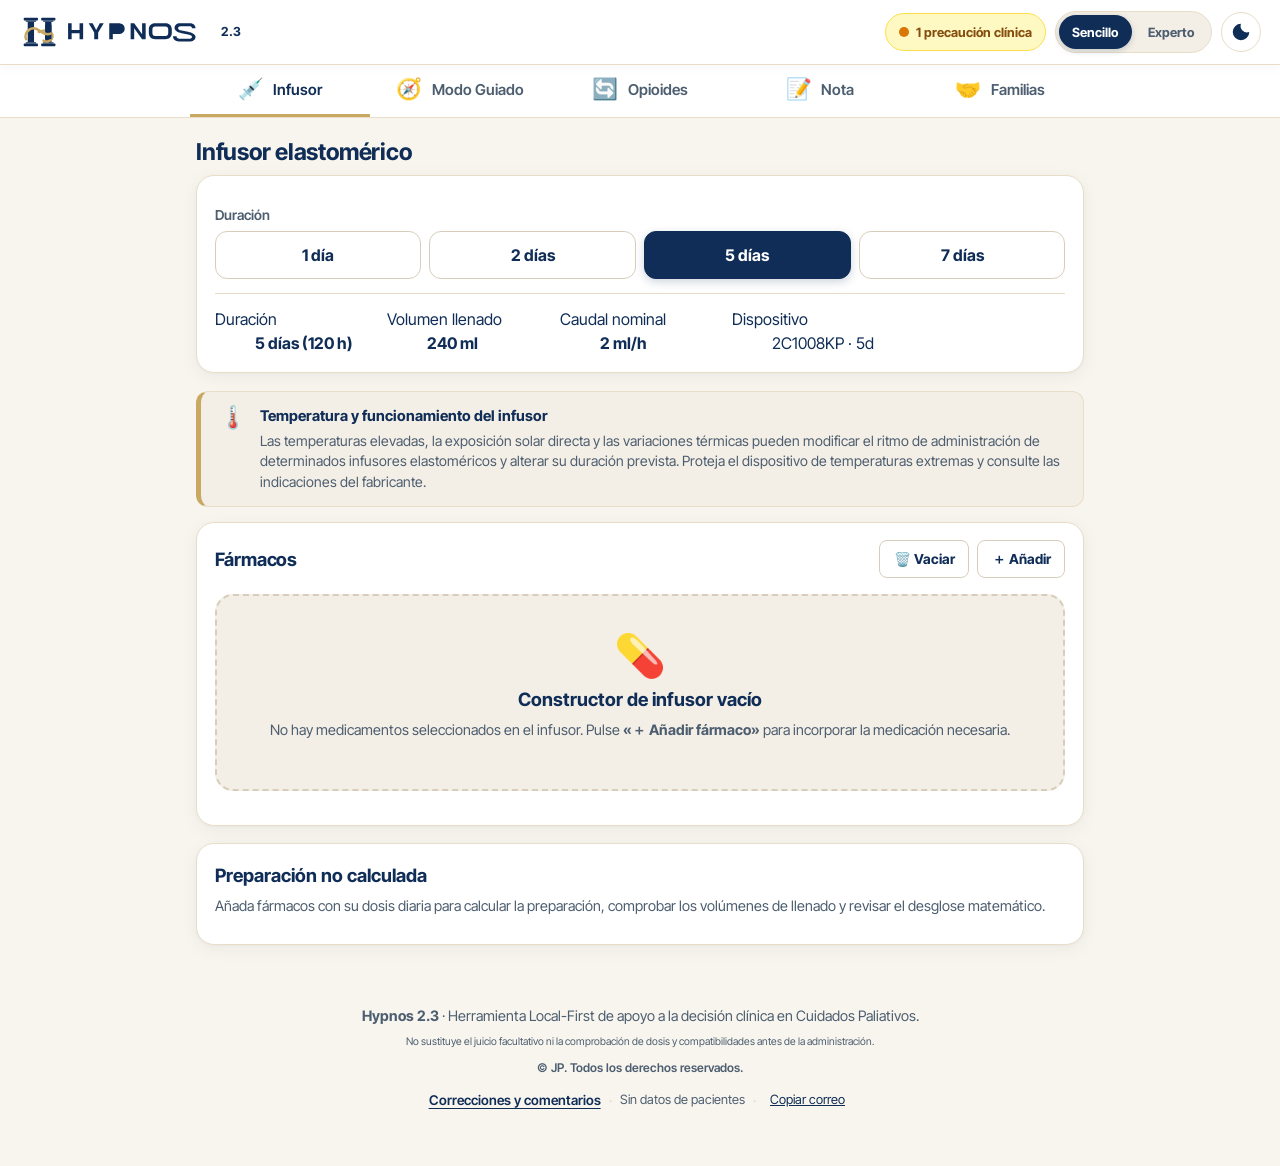
==== commit 08b1e07c: "HYPNOS: calcular por dias seleccionados, validar coherencia y simplificar autoria" ====
--- a/index.html
+++ b/index.html
@@ -51,7 +51,6 @@
       </svg>
       <div class="brand-text">
         <span id="app-version" class="brand-version">2.3</span>
-        <span class="brand-author-tag">by JP</span>
       </div>
     </div>
     <div class="topbar-actions">
@@ -214,11 +213,11 @@
     </section>
   </main>
 
-  <!-- Corrección 4: By JP solamente al final de forma discreta -->
+  <!-- Autoría única al pie -->
   <footer class="footer">
-    <p class="muted"><strong>Hypnos <span id="footer-version">2.3</span></strong> · By JP · Herramienta Local-First de apoyo a la decisión clínica en Cuidados Paliativos.</p>
+    <p class="muted"><strong>Hypnos <span id="footer-version">2.3</span></strong> · Herramienta Local-First de apoyo a la decisión clínica en Cuidados Paliativos.</p>
     <p class="muted legal"><small>No sustituye el juicio facultativo ni la comprobación de dosis y compatibilidades antes de la administración.</small></p>
-    <p class="muted copyright"><small>© 2026 JP. Todos los derechos reservados.</small></p>
+    <p class="muted copyright"><small>© JP. Todos los derechos reservados.</small></p>
     <p class="footer-contact">
       <a id="contacto-mailto" class="footer-link" href="mailto:jpccmedicine@gmail.com?subject=Hypnos%202.3%20-%20Correcciones%20y%20comentarios">Correcciones y comentarios</a>
       <span class="footer-sep" aria-hidden="true">·</span>
